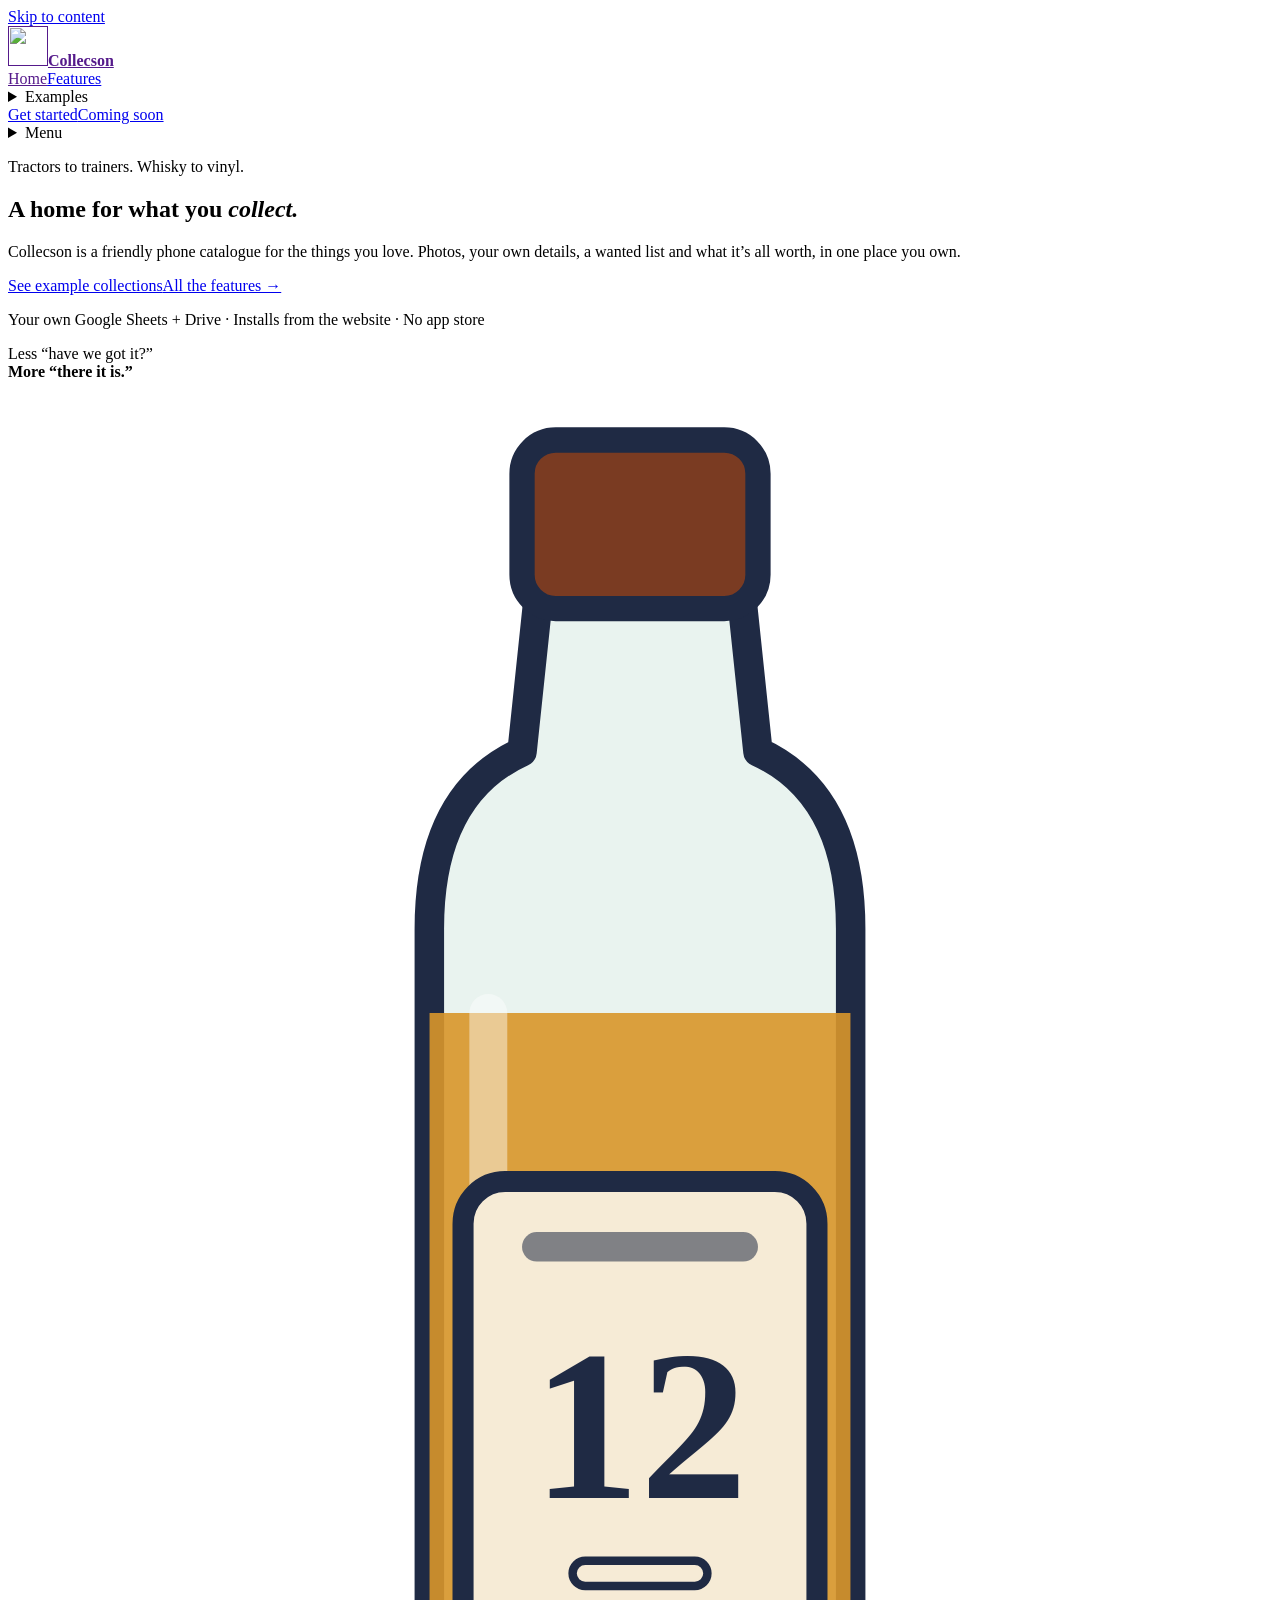
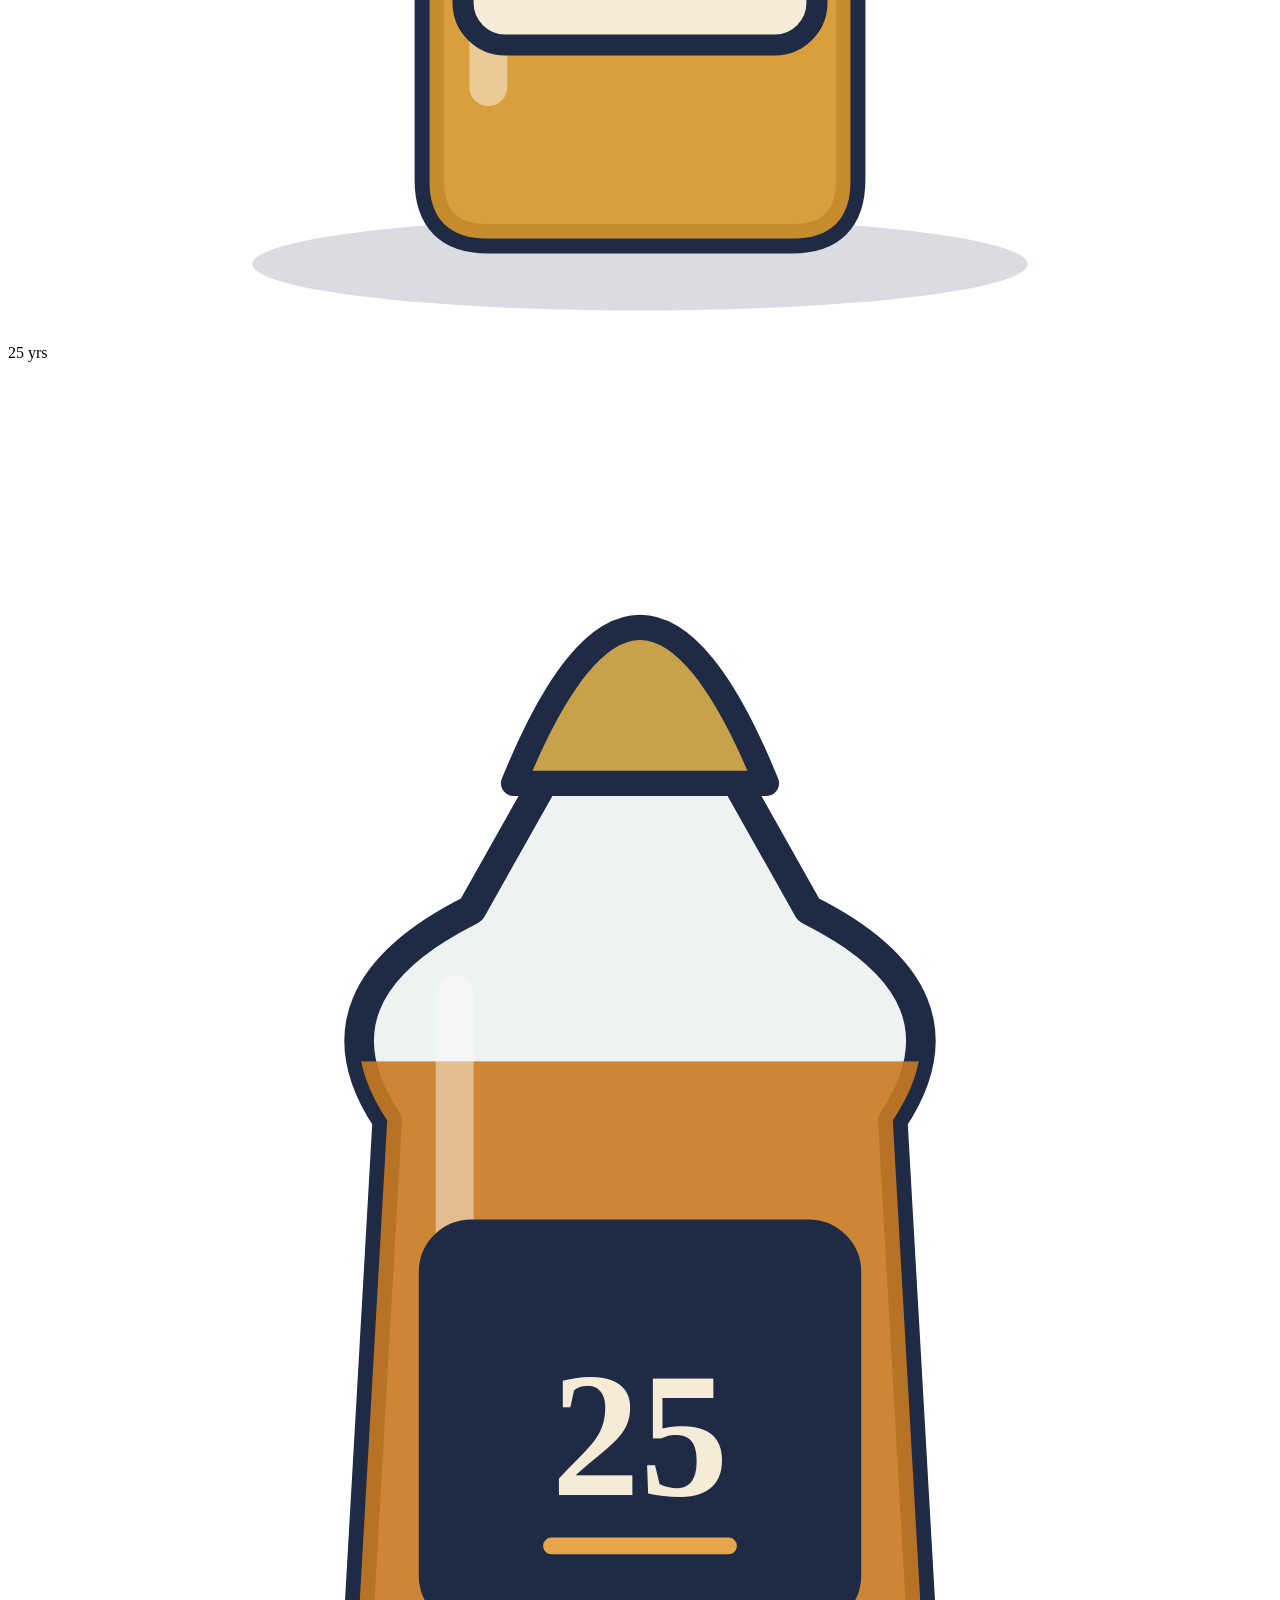
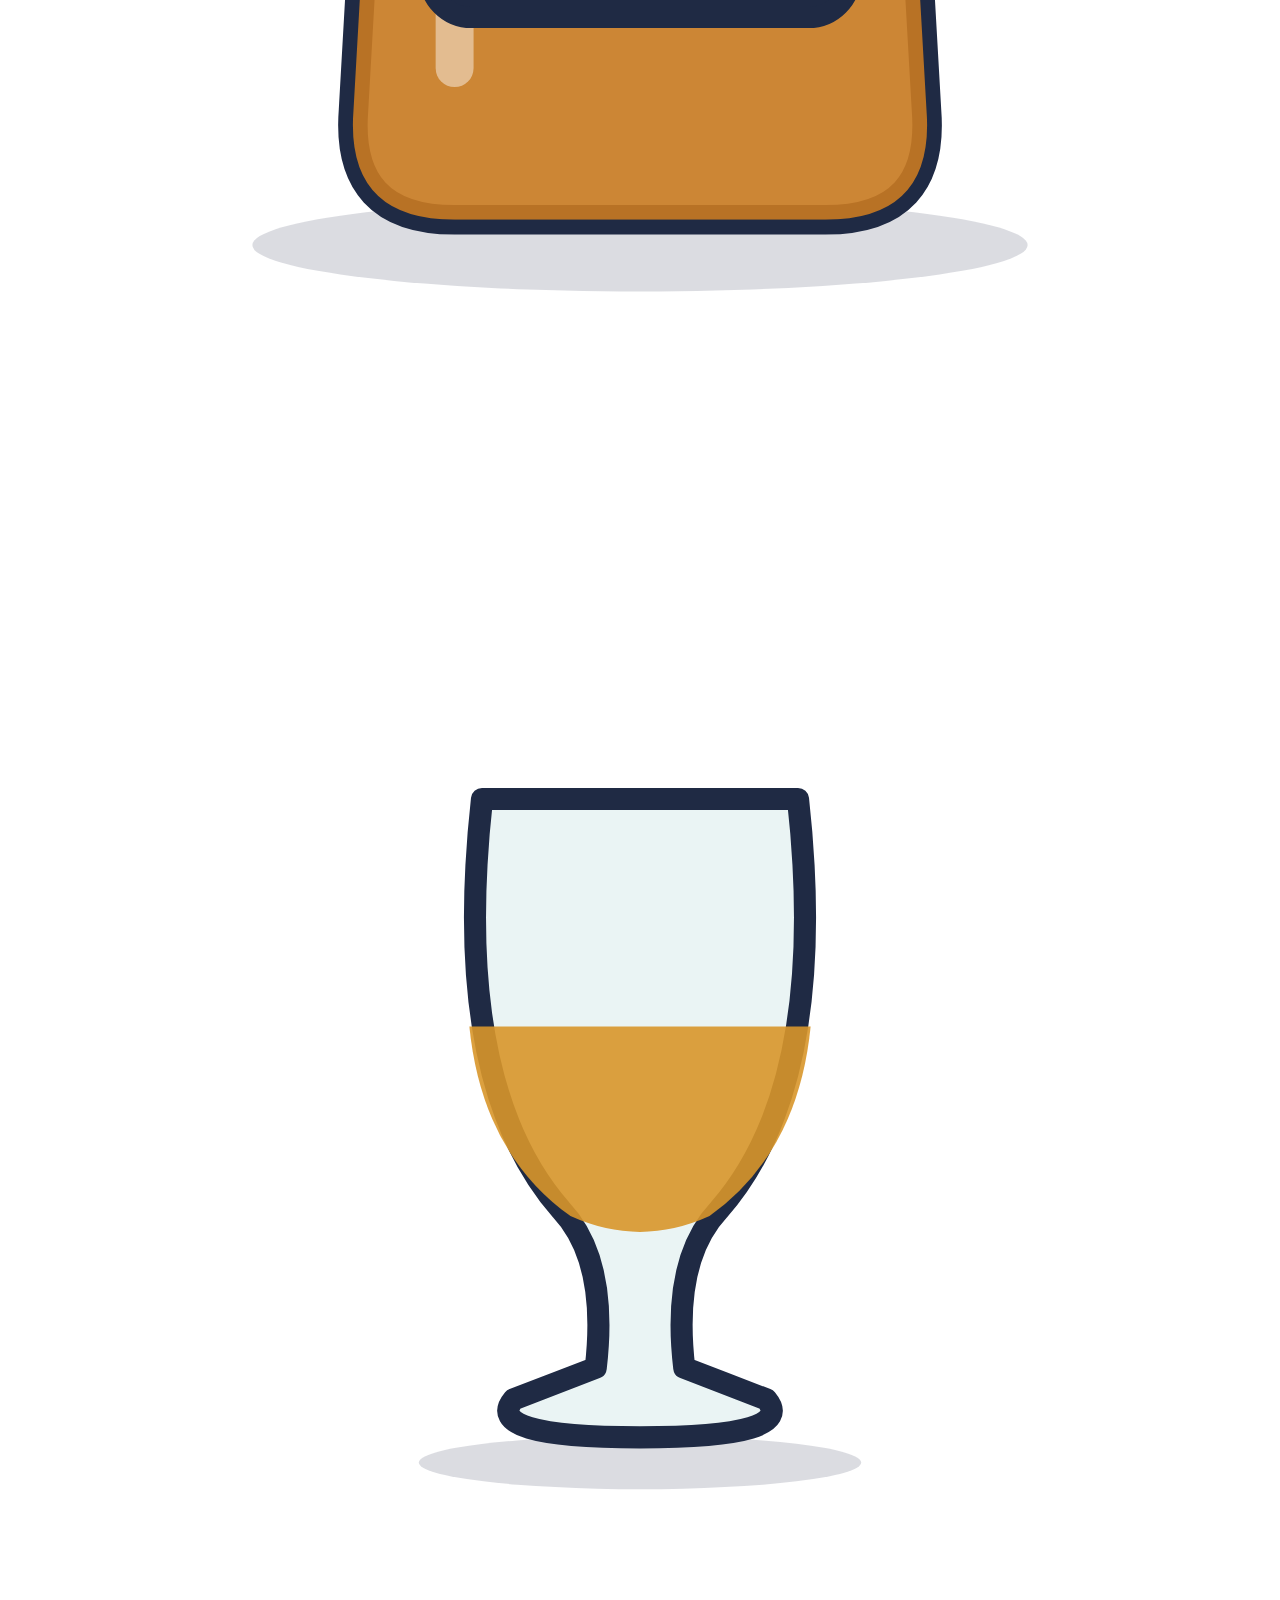
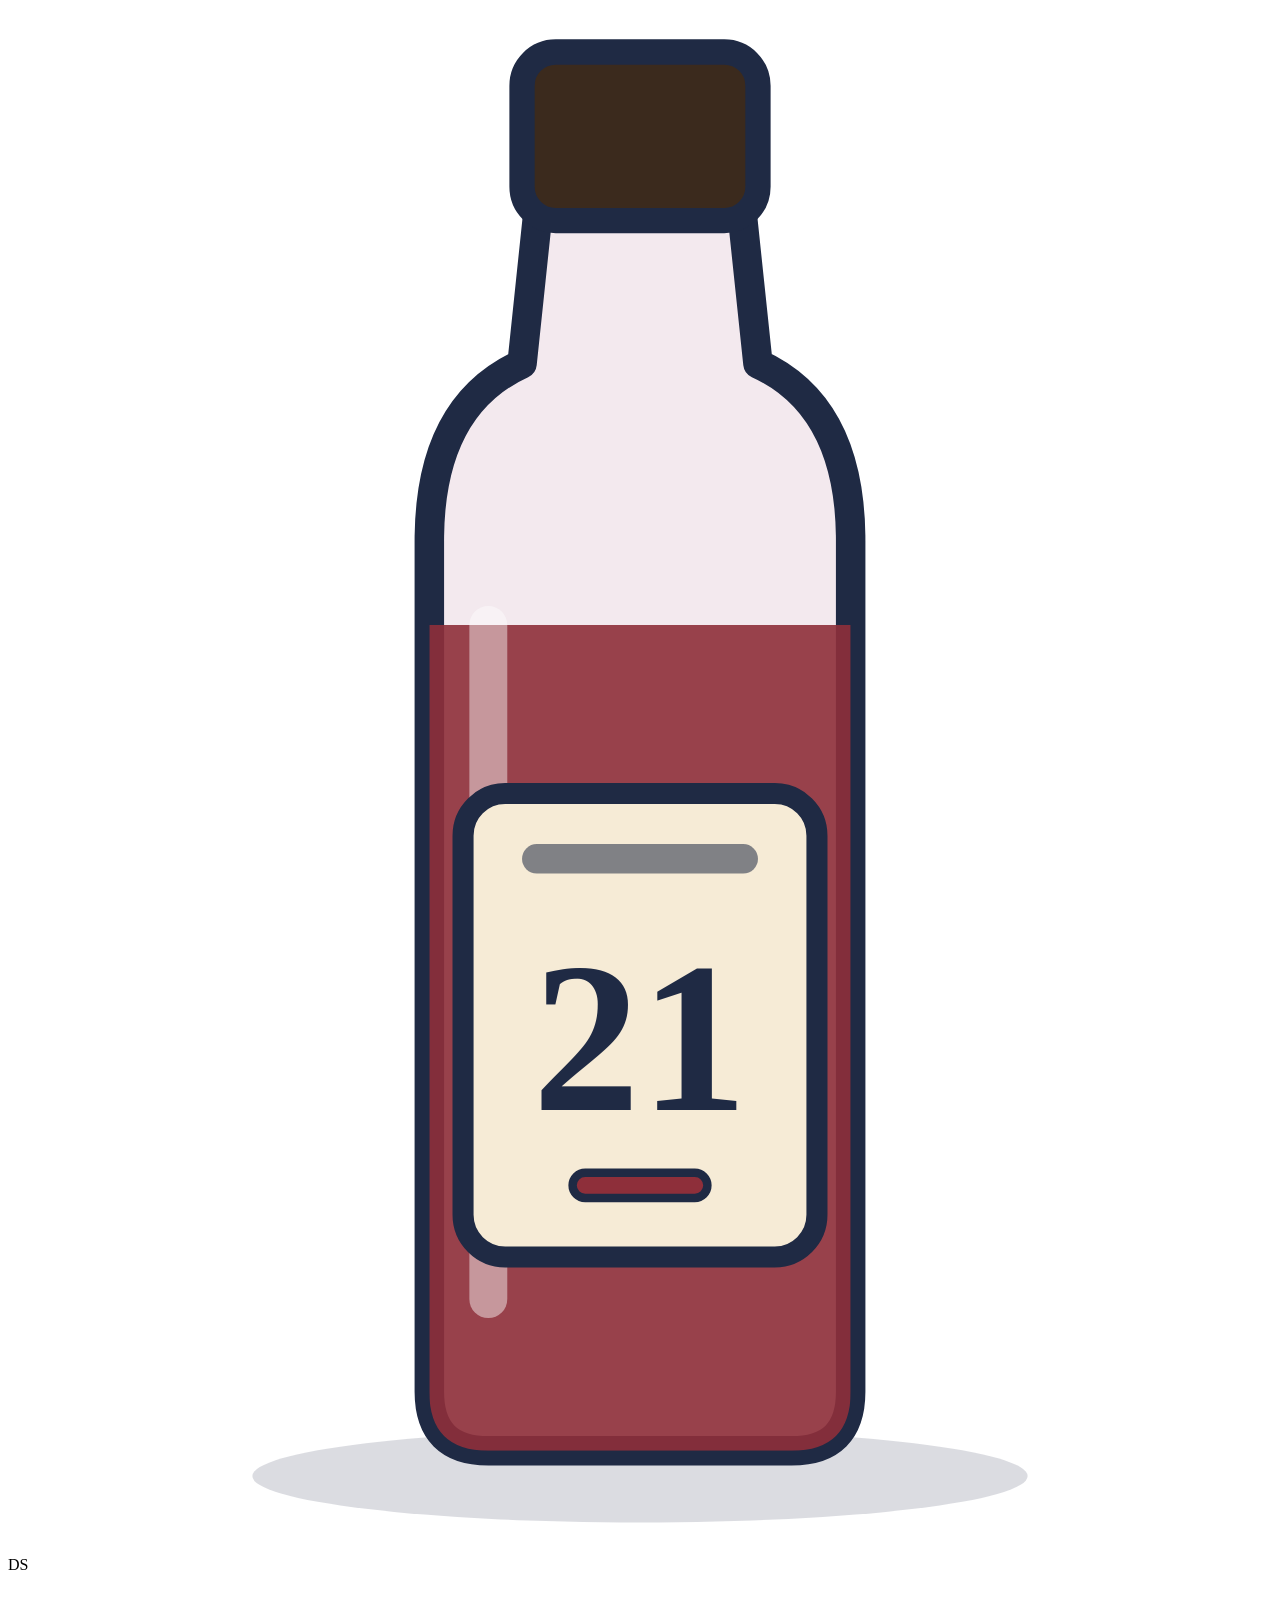
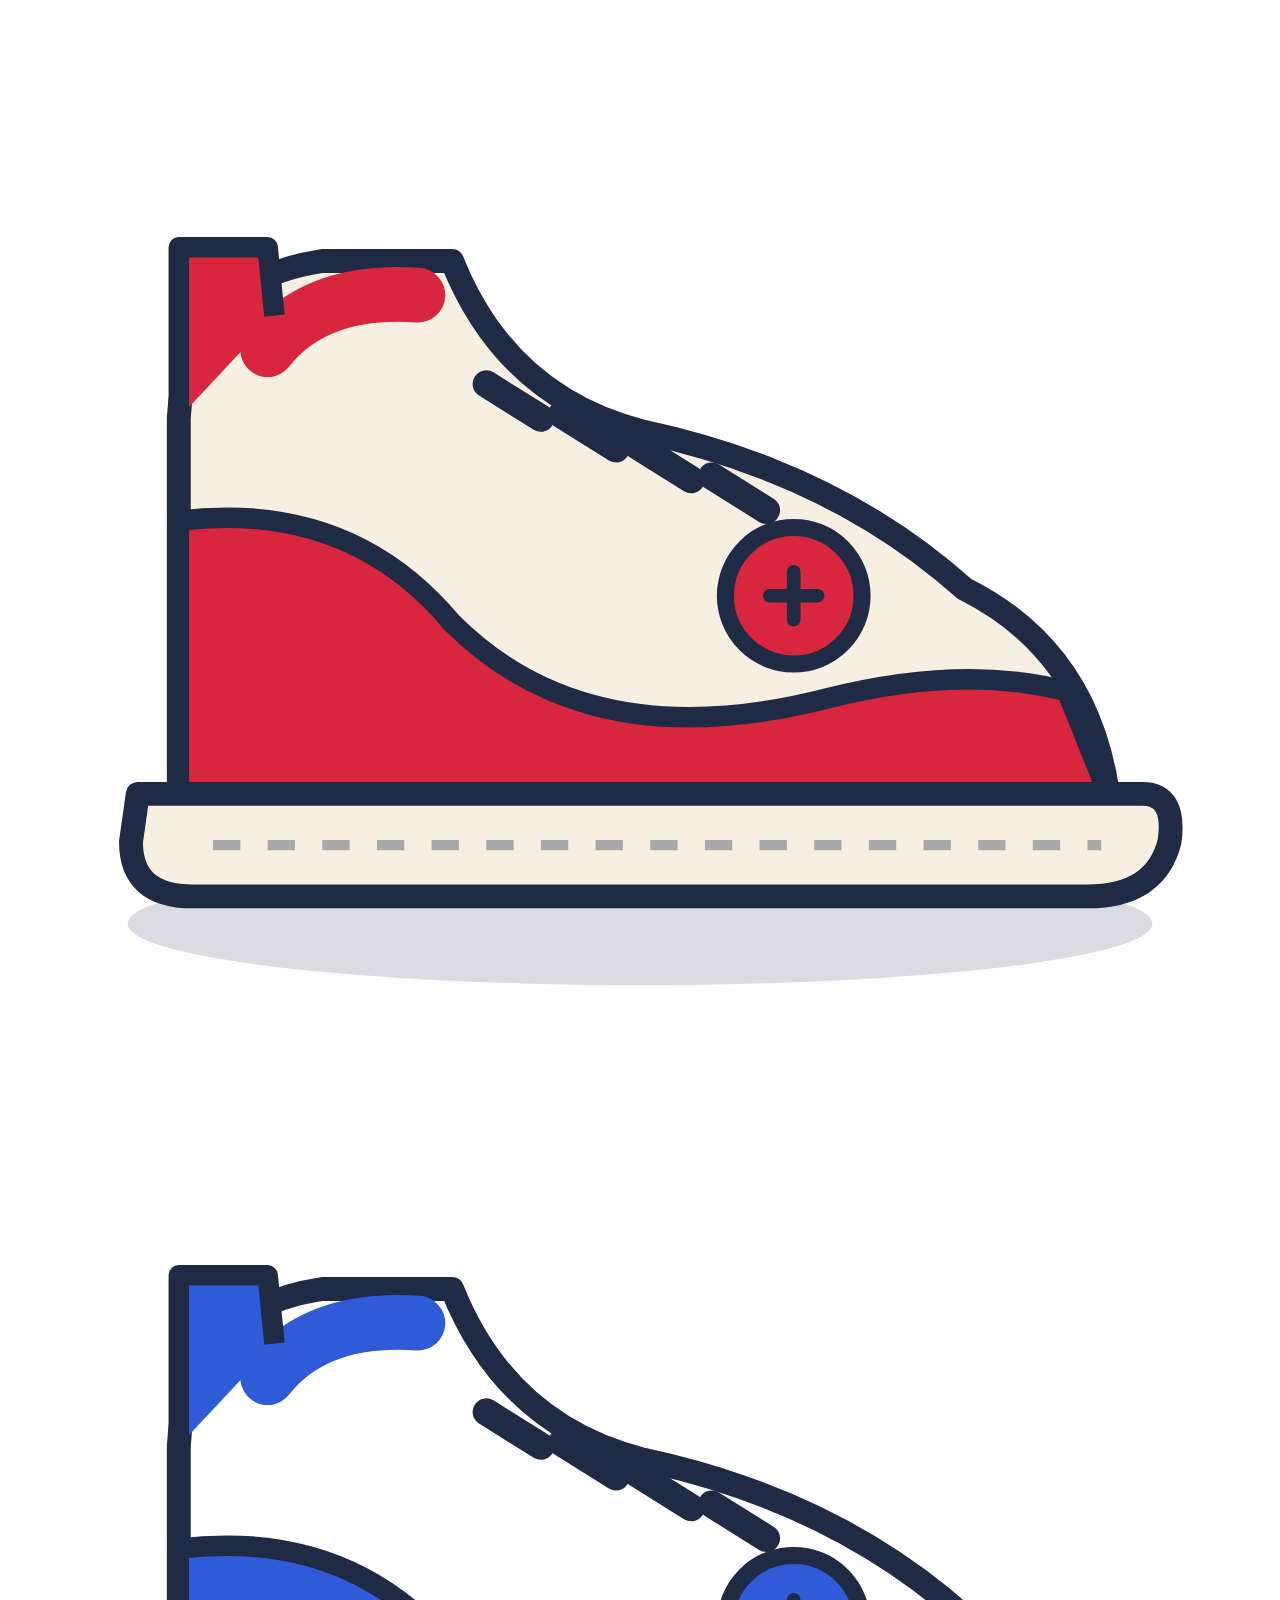
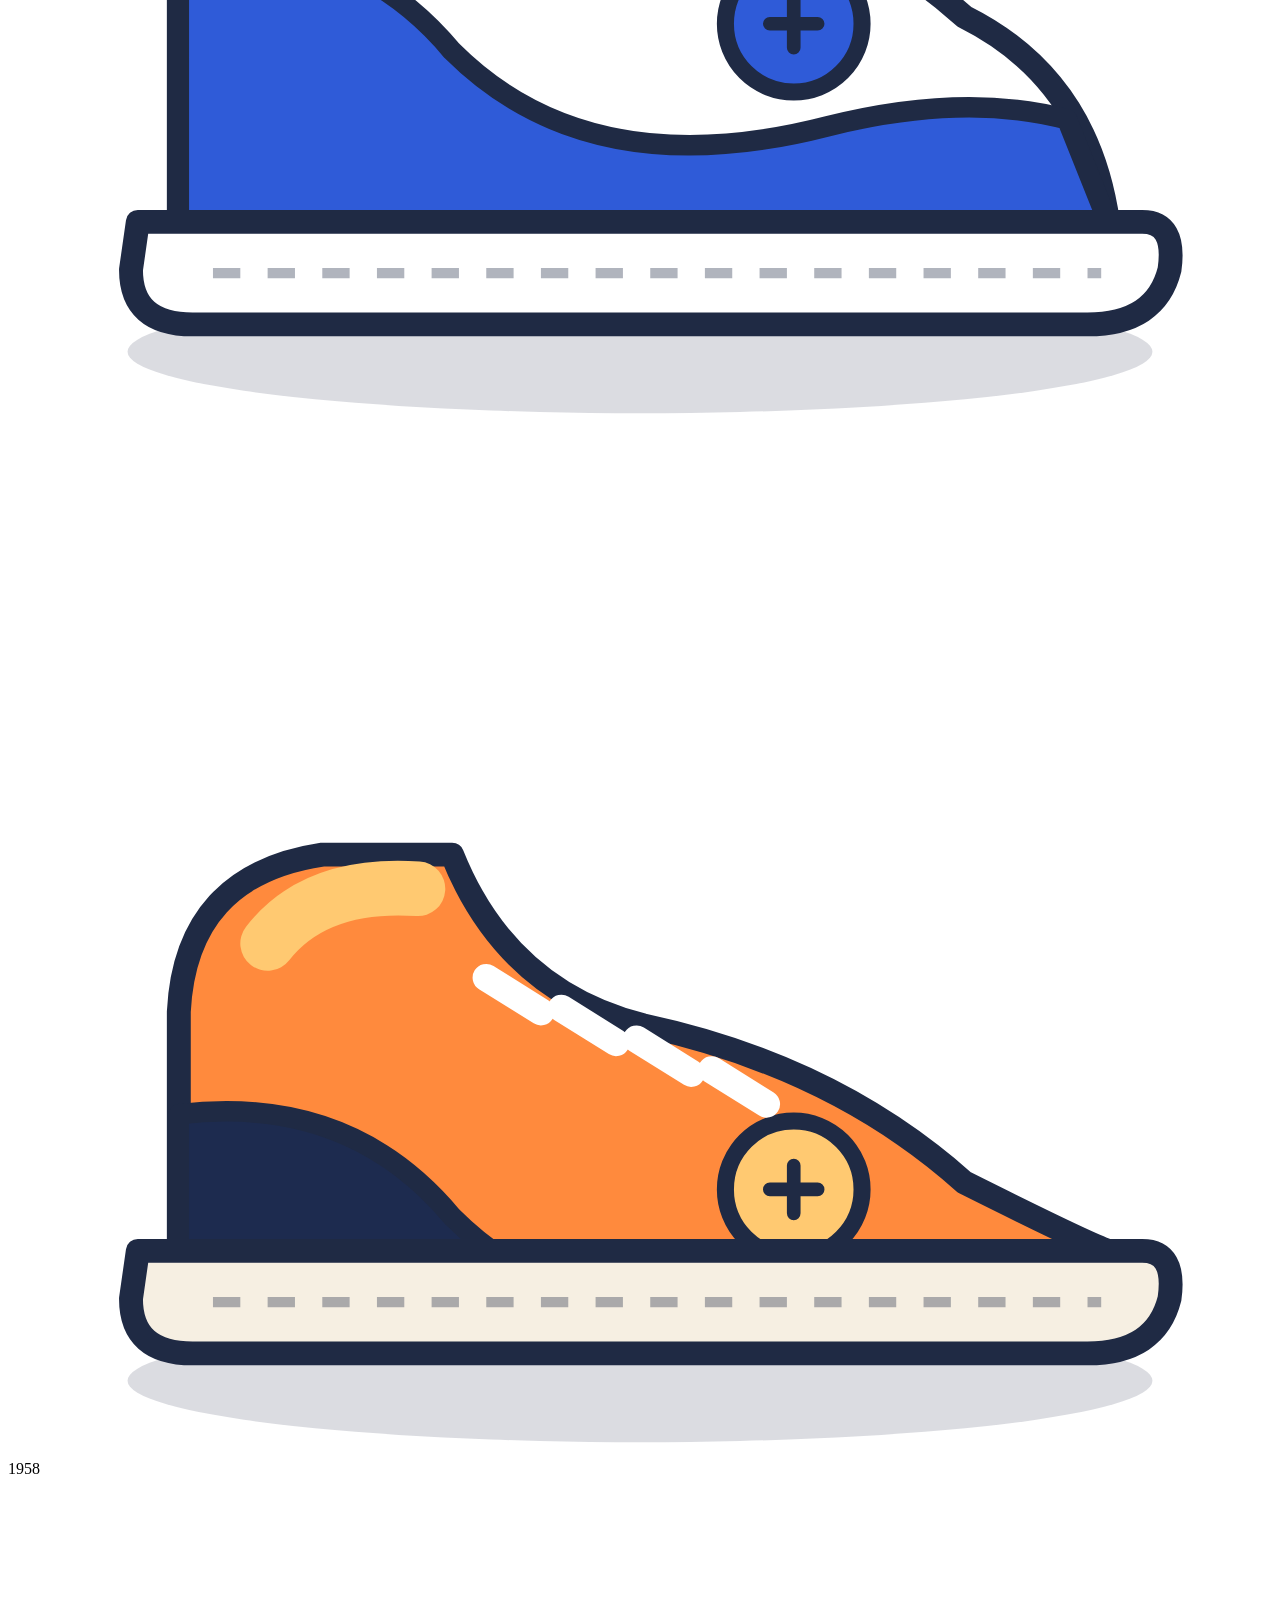
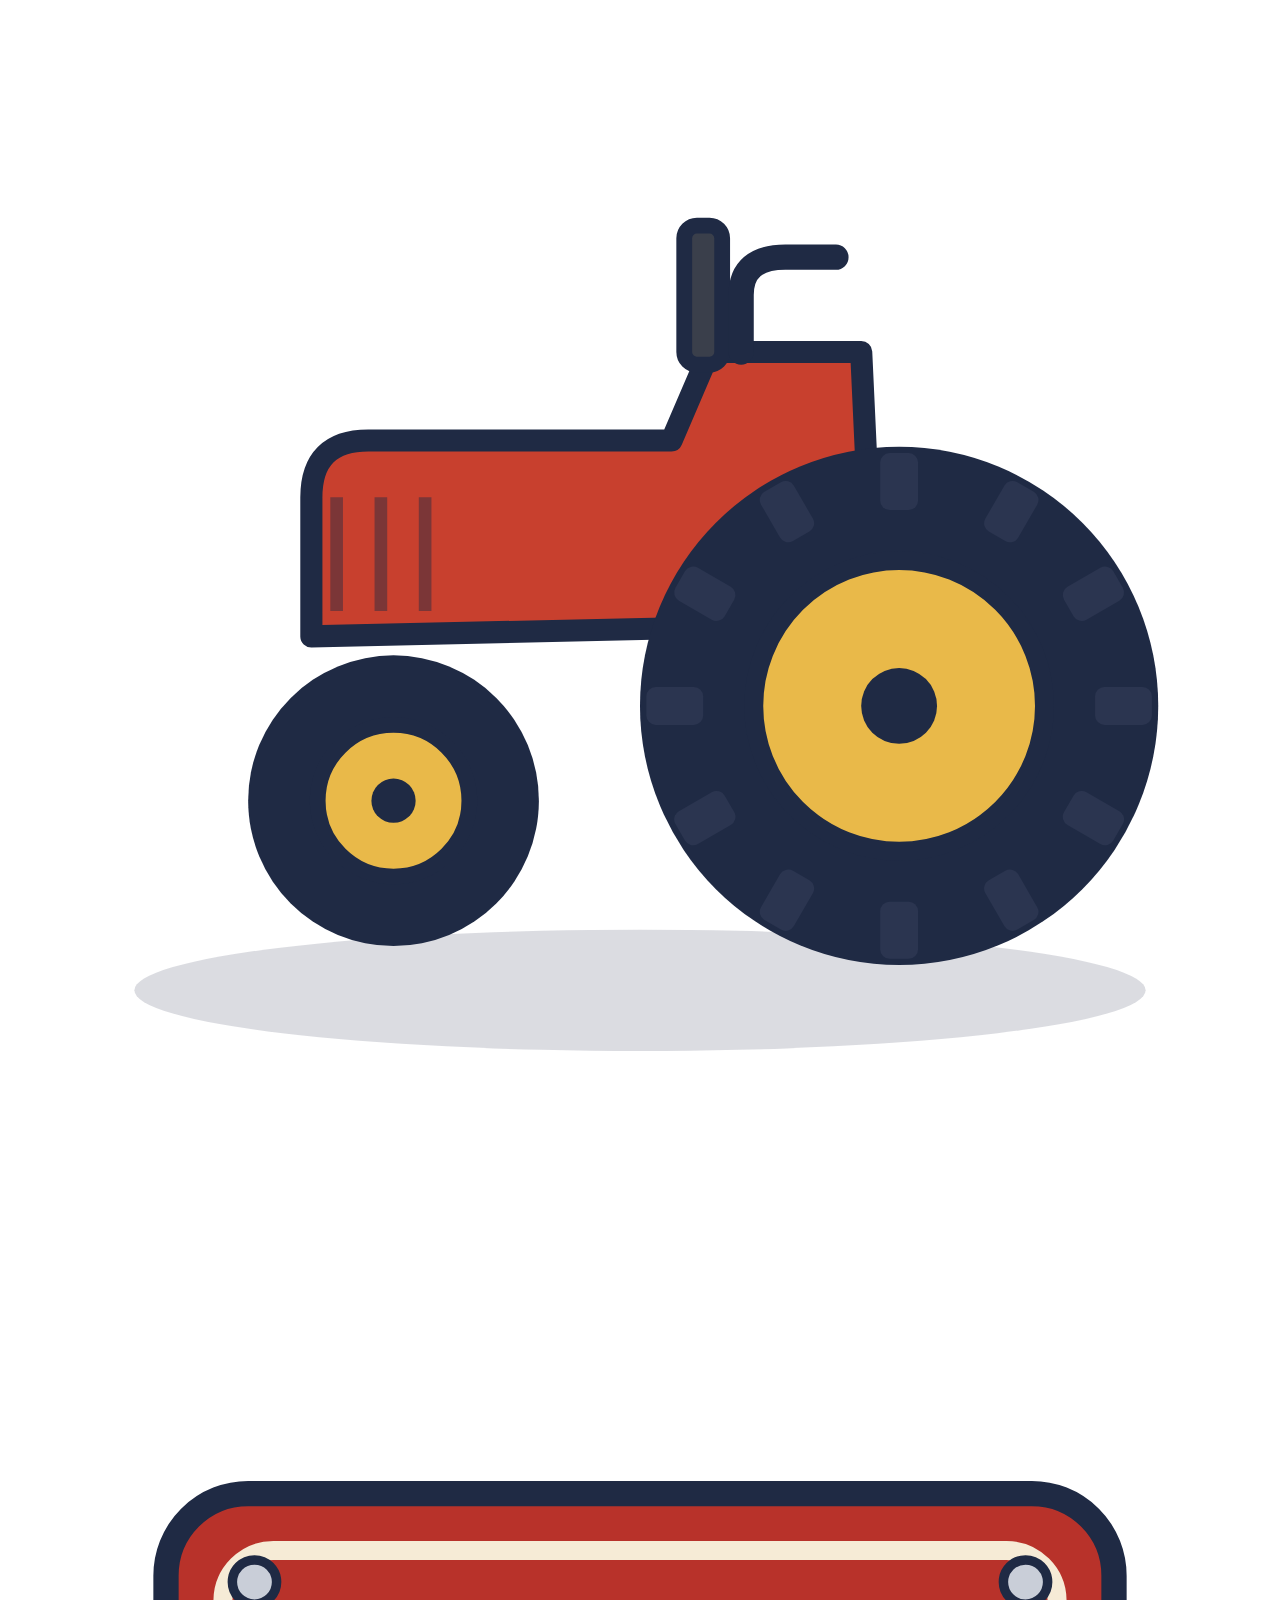
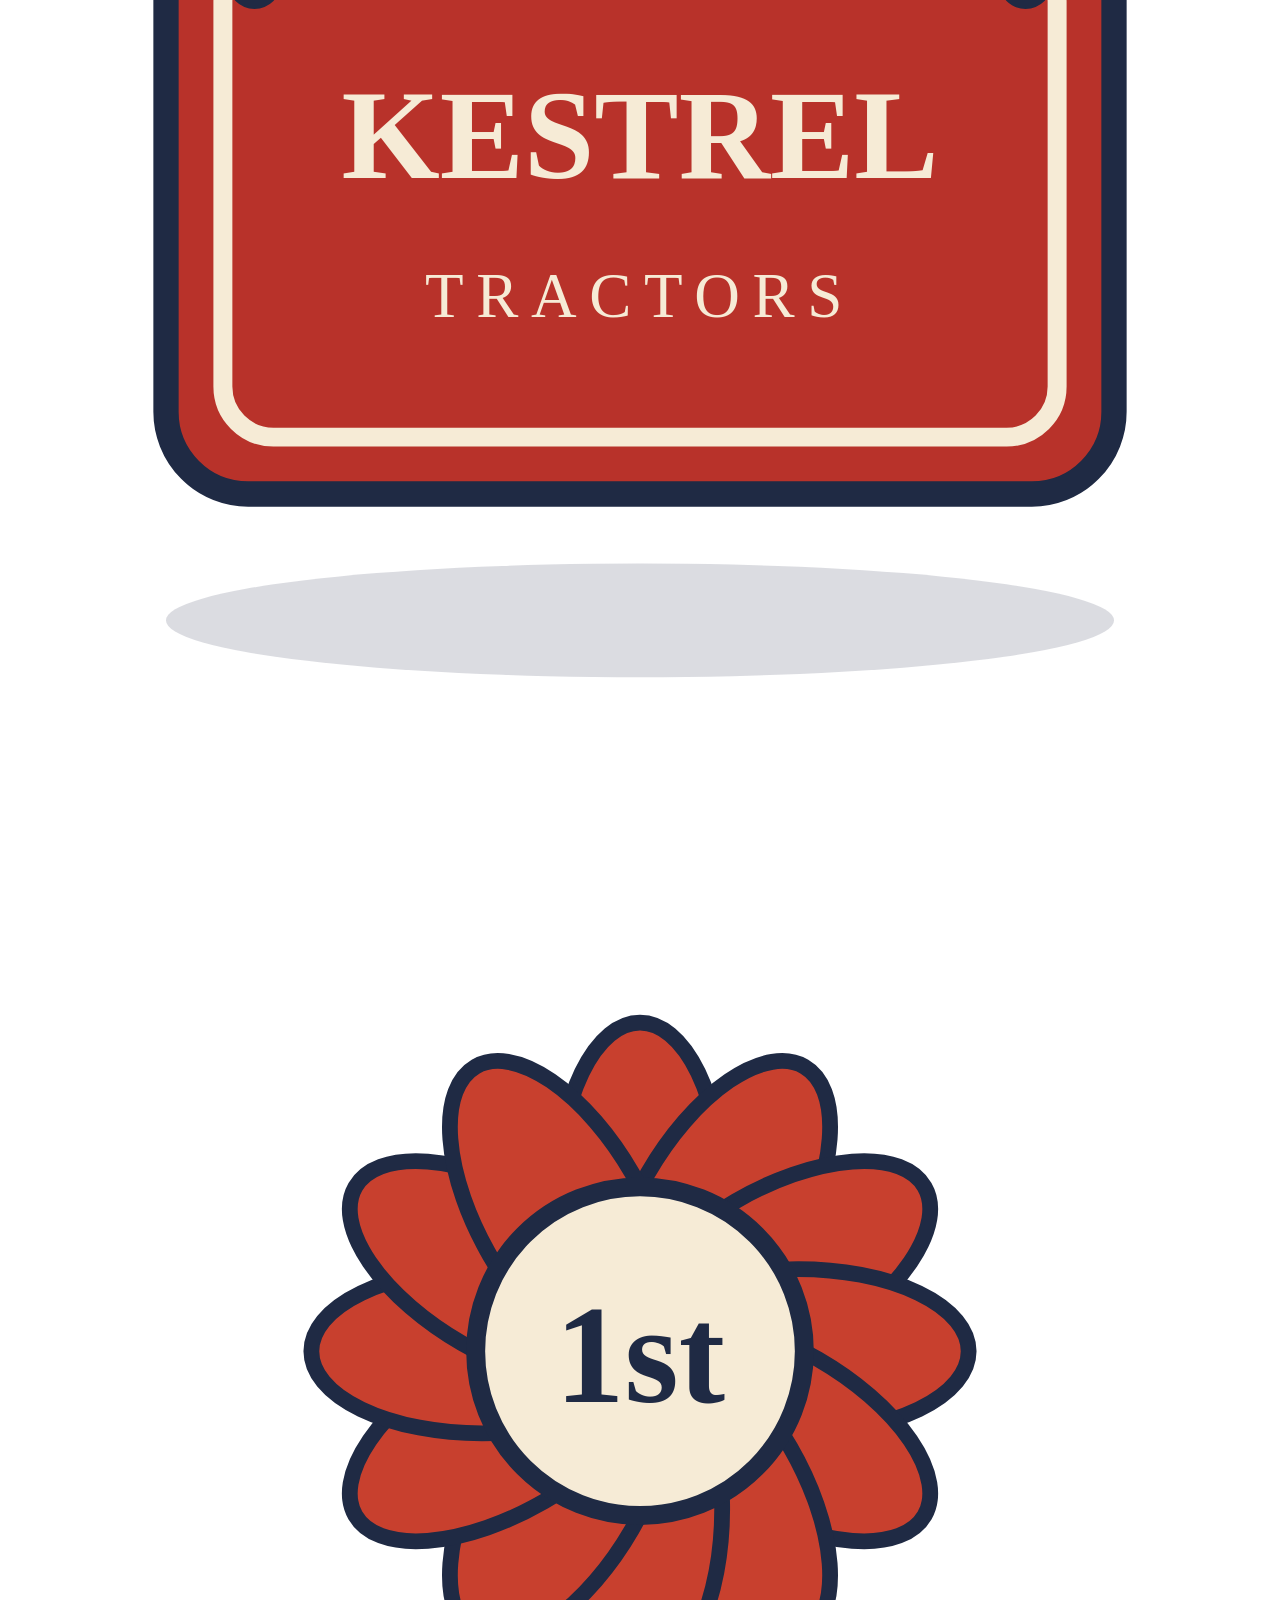
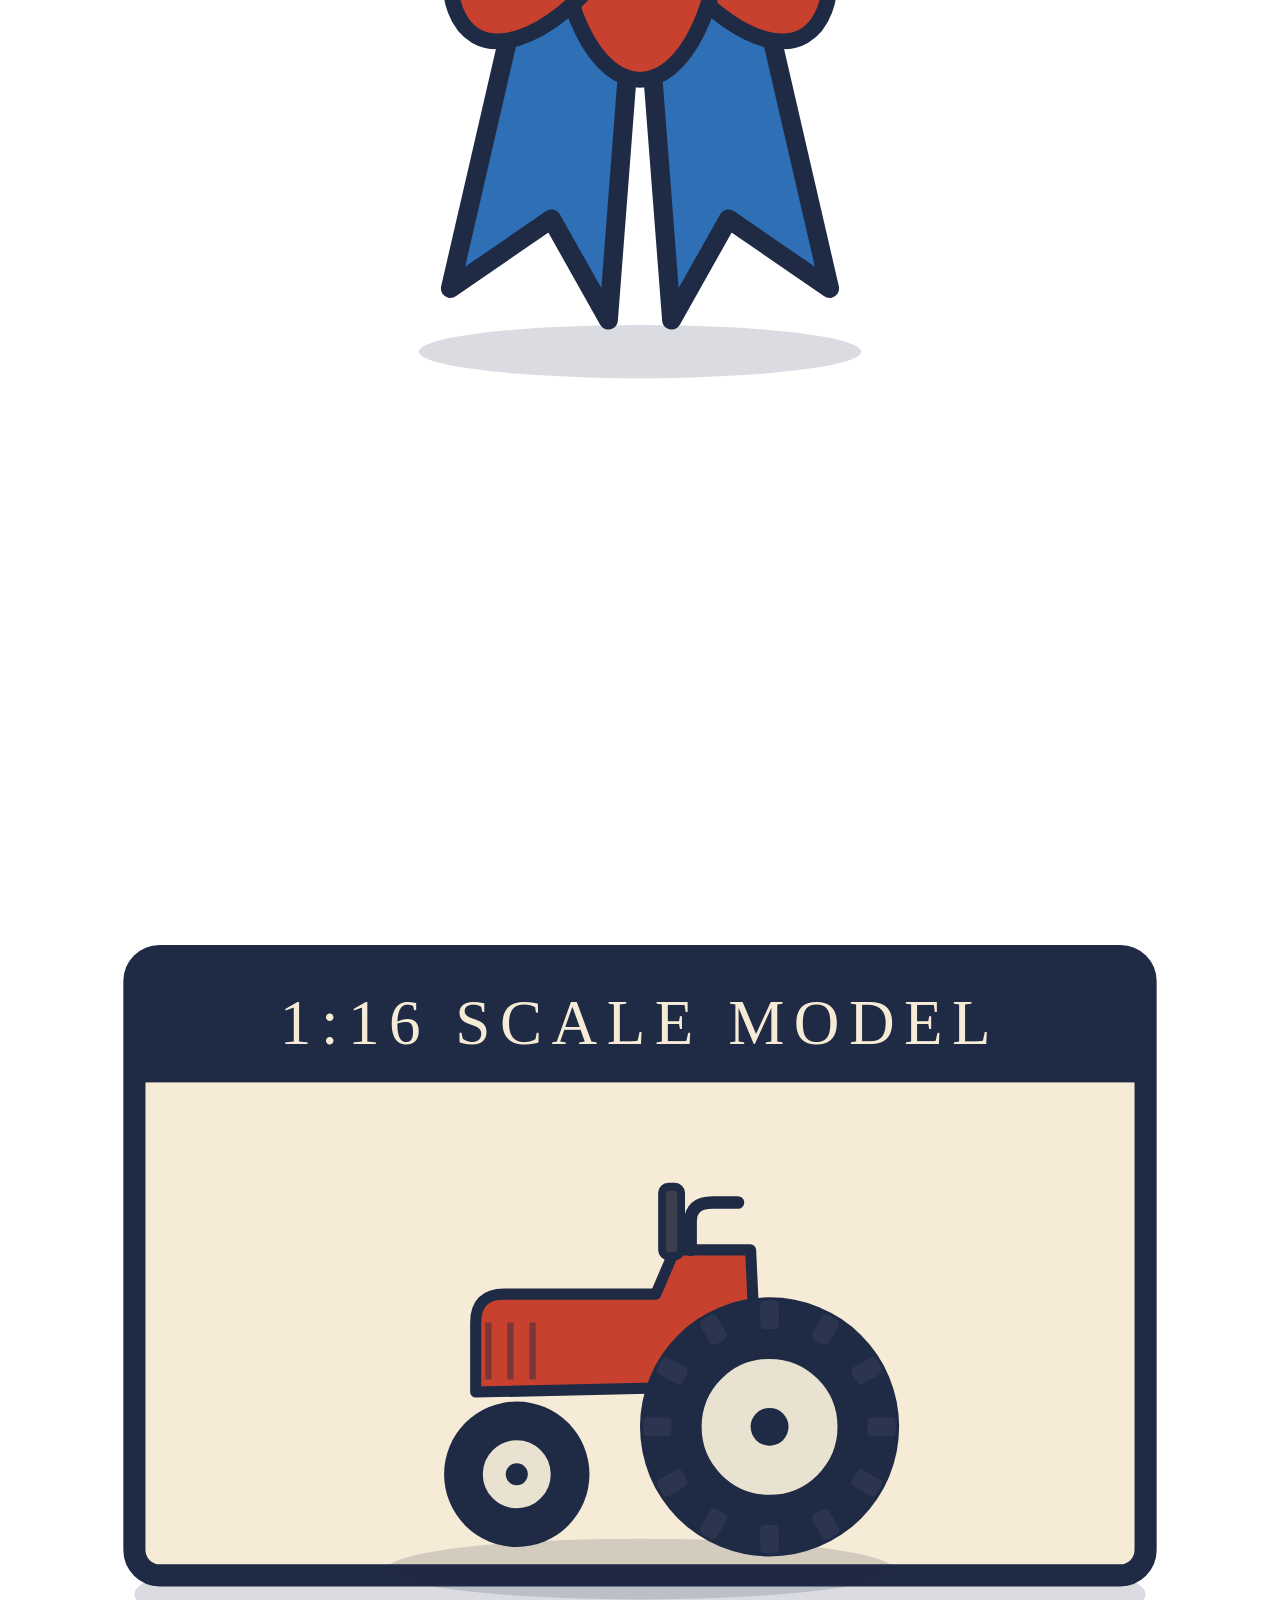
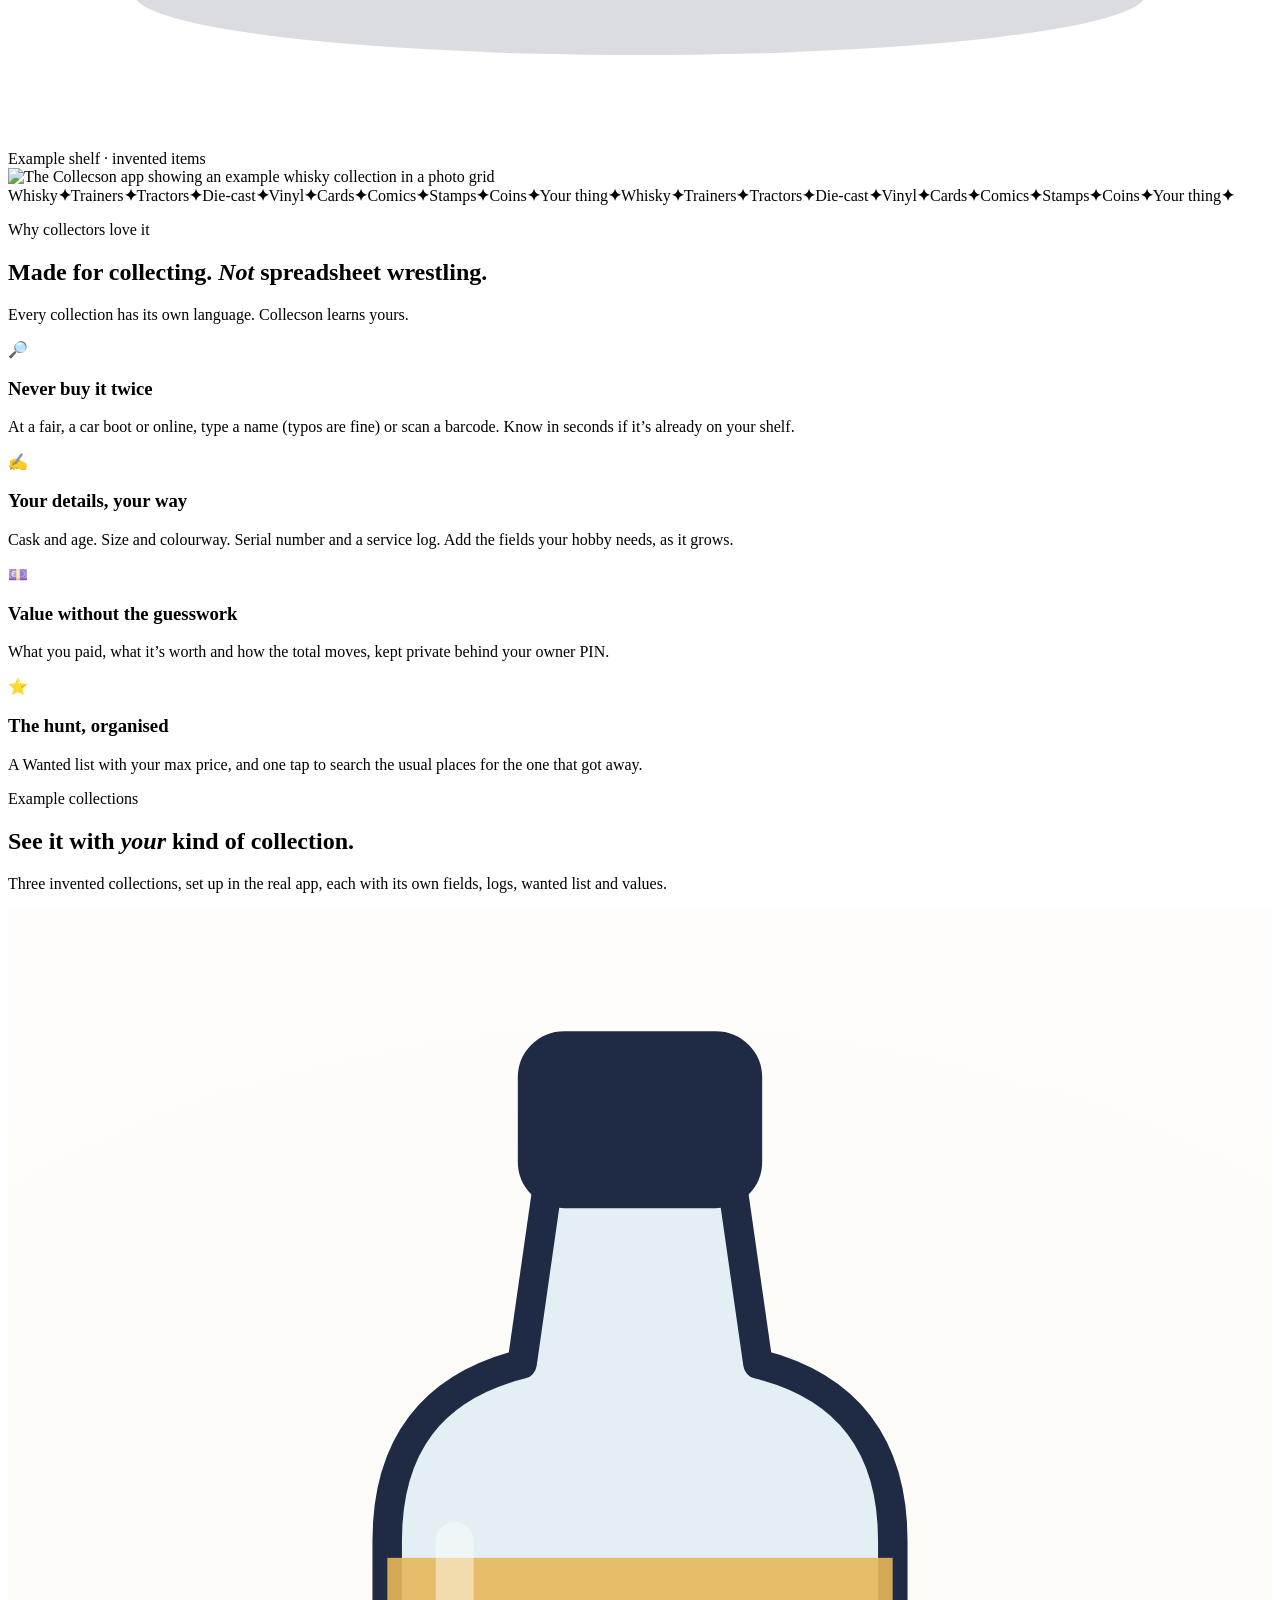
==== index.html @ b764367a "Collecson test site" ====
<!doctype html>
<html lang="en-GB">
<head>
<meta charset="utf-8"><meta name="viewport" content="width=device-width,initial-scale=1">
<meta name="robots" content="noindex,nofollow,noarchive"><meta name="theme-color" content="#FBF6EC">
<title>Collecson: a home for what you collect</title>
<meta name="description" content="Collecson is a friendly phone catalogue for any collection, from whisky to trainers to tractors. Photos, your own fields, wanted lists and private values, backed by your own Google Sheets and Drive.">
<link rel="icon" href="assets/favicon-192.png" type="image/png"><link rel="apple-touch-icon" href="assets/apple-touch-icon.png">
<link rel="preload" href="assets/fonts/fraunces.woff2" as="font" type="font/woff2" crossorigin>
<link rel="preload" href="assets/fonts/nunito.woff2" as="font" type="font/woff2" crossorigin>
<link rel="stylesheet" href="assets/site.css">
</head>
<body>
<a class="skip" href="#main">Skip to content</a><header class="top"><div class="wrap">
<a class="brand" href="" aria-label="Collecson home"><img src="assets/logo.svg" width="40" height="40" alt=""><b>Collecson</b></a>
<nav class="links" aria-label="Main"><a href="" aria-current="page">Home</a><a href="features/">Features</a><details class="dd"><summary>Examples</summary><div><a href="examples/whisky/"><span aria-hidden="true">🥃</span>Whisky cabinet</a><a href="examples/trainers/"><span aria-hidden="true">👟</span>Trainers shelf</a><a href="examples/tractors/"><span aria-hidden="true">🚜</span>Tractors &amp; memorabilia</a></div></details><a href="get-started/">Get started</a><a class="soon" href="#soon">Coming soon</a></nav>
<details class="menu"><summary>Menu</summary><nav aria-label="Mobile"><a href="" aria-current="page">Home</a><a href="features/">Features</a><small>EXAMPLE COLLECTIONS</small><a href="examples/whisky/"><span aria-hidden="true">🥃</span>Whisky cabinet</a><a href="examples/trainers/"><span aria-hidden="true">👟</span>Trainers shelf</a><a href="examples/tractors/"><span aria-hidden="true">🚜</span>Tractors &amp; memorabilia</a><a href="get-started/">Get started</a></nav></details>
</div></header>
<main id="main"><section class="wrap hero">
<div><p class="eyebrow">Tractors to trainers. Whisky to vinyl.</p><h1>A home for what you <em>collect.</em></h1>
<p class="lede">Collecson is a friendly phone catalogue for the things you love. Photos, your own details, a wanted list and what it’s all worth, in one place you own.</p>
<div class="actions"><a class="btn coral" href="#examples">See example collections</a><a class="tlink" href="features/">All the features →</a></div>
<p class="micro">Your own Google Sheets + Drive · Installs from the website · No app store</p></div>
<div class="hero-art"><div class="sticker">Less “have we got it?”<br><b>More “there it is.”</b></div>
<div class="cabinet"><span class="glass"></span><div class="shelf" style="grid-template-columns:repeat(4,1fr)"><div class="obj"><svg aria-hidden="true" xmlns="http://www.w3.org/2000/svg" viewBox="50 20 300 370" role="img"><g data-k="bottle"/><ellipse cx="200" cy="372" rx="92" ry="11.0" fill="#1F2A44" opacity=".16"/><path d="M150 150 Q150 118 172 108 L176 70 L224 70 L228 108 Q250 118 250 150 L250 352 Q250 366 236 366 L164 366 Q150 366 150 352 Z" fill="#E9F3EF" stroke="#1F2A44" stroke-width="7" stroke-linejoin="round"/><clipPath id="lq12tall"><path d="M150 150 Q150 118 172 108 L176 70 L224 70 L228 108 Q250 118 250 150 L250 352 Q250 366 236 366 L164 366 Q150 366 150 352 Z"/></clipPath><rect x="100" y="170" width="200" height="300" fill="#D9962B" clip-path="url(#lq12tall)" opacity=".9"/><path d="M164 170 L164 330" stroke="#fff" stroke-width="9" stroke-linecap="round" opacity=".45"/><rect x="158" y="210" width="84" height="110" rx="10" fill="#F6EBD6" stroke="#1F2A44" stroke-width="5"/><rect x="172" y="222" width="56" height="7" rx="3.5" fill="#1F2A44" opacity=".55"/><text x="200" y="285" text-anchor="middle" font-family="Georgia,serif" font-weight="700" font-size="51" fill="#1F2A44">12</text><rect x="184" y="300" width="32" height="6" rx="3" fill="#F6EBD6" stroke="#1F2A44" stroke-width="2"/><rect x="172" y="34" width="56" height="40" rx="8" fill="#7A3B22" stroke="#1F2A44" stroke-width="6"/></svg></div><div class="obj"><span class=tag>25 yrs</span><svg aria-hidden="true" xmlns="http://www.w3.org/2000/svg" viewBox="50 20 300 370" role="img"><g data-k="bottle"/><ellipse cx="200" cy="372" rx="92" ry="11.0" fill="#1F2A44" opacity=".16"/><path d="M140 200 Q120 170 160 150 L178 118 L222 118 L240 150 Q280 170 260 200 L268 340 Q270 366 244 366 L156 366 Q130 366 132 340 Z" fill="#EEF2F0" stroke="#1F2A44" stroke-width="7" stroke-linejoin="round"/><clipPath id="lq25decanter"><path d="M140 200 Q120 170 160 150 L178 118 L222 118 L240 150 Q280 170 260 200 L268 340 Q270 366 244 366 L156 366 Q130 366 132 340 Z"/></clipPath><rect x="100" y="186" width="200" height="300" fill="#C97B22" clip-path="url(#lq25decanter)" opacity=".9"/><path d="M156 170 L156 330" stroke="#fff" stroke-width="9" stroke-linecap="round" opacity=".45"/><rect x="150" y="226" width="100" height="92" rx="10" fill="#1F2A44" stroke="#1F2A44" stroke-width="5"/><rect x="164" y="238" width="72" height="7" rx="3.5" fill="#1F2A44" opacity=".55"/><text x="200" y="289" text-anchor="middle" font-family="Georgia,serif" font-weight="700" font-size="42" fill="#F6EBD6">25</text><rect x="176" y="298" width="48" height="6" rx="3" fill="#E7A54B" stroke="#1F2A44" stroke-width="2"/><path d="M170.0 120 Q200.0 46 230.0 120 Z" fill="#C8A24A" stroke="#1F2A44" stroke-width="6" stroke-linejoin="round"/></svg></div><div class="obj"><svg aria-hidden="true" xmlns="http://www.w3.org/2000/svg" viewBox="0 0 400 400" role="img"><ellipse cx="200" cy="360" rx="70" ry="8.4" fill="#1F2A44" opacity=".16"/><path d="M150 150 Q140 240 175 280 Q190 296 186 330 L160 340 Q150 352 200 352 Q250 352 240 340 L214 330 Q210 296 225 280 Q260 240 250 150 Z" fill="#EAF4F4" stroke="#1F2A44" stroke-width="7" stroke-linejoin="round"/><path d="M146 222 Q150 262 178 282 Q200 292 222 282 Q250 262 254 222 Z" fill="#D9962B" opacity=".9"/></svg></div><div class="obj"><svg aria-hidden="true" xmlns="http://www.w3.org/2000/svg" viewBox="50 20 300 370" role="img"><g data-k="bottle"/><ellipse cx="200" cy="372" rx="92" ry="11.0" fill="#1F2A44" opacity=".16"/><path d="M150 150 Q150 118 172 108 L176 70 L224 70 L228 108 Q250 118 250 150 L250 352 Q250 366 236 366 L164 366 Q150 366 150 352 Z" fill="#F3E9EE" stroke="#1F2A44" stroke-width="7" stroke-linejoin="round"/><clipPath id="lq21tall"><path d="M150 150 Q150 118 172 108 L176 70 L224 70 L228 108 Q250 118 250 150 L250 352 Q250 366 236 366 L164 366 Q150 366 150 352 Z"/></clipPath><rect x="100" y="170" width="200" height="300" fill="#8E2F3A" clip-path="url(#lq21tall)" opacity=".9"/><path d="M164 170 L164 330" stroke="#fff" stroke-width="9" stroke-linecap="round" opacity=".45"/><rect x="158" y="210" width="84" height="110" rx="10" fill="#F6EBD6" stroke="#1F2A44" stroke-width="5"/><rect x="172" y="222" width="56" height="7" rx="3.5" fill="#1F2A44" opacity=".55"/><text x="200" y="285" text-anchor="middle" font-family="Georgia,serif" font-weight="700" font-size="51" fill="#1F2A44">21</text><rect x="184" y="300" width="32" height="6" rx="3" fill="#8E2F3A" stroke="#1F2A44" stroke-width="2"/><rect x="172" y="34" width="56" height="40" rx="8" fill="#3B2A1D" stroke="#1F2A44" stroke-width="6"/></svg></div></div><div class="shelf" style="grid-template-columns:repeat(3,1fr)"><div class="obj"><span class=tag>DS</span><svg aria-hidden="true" xmlns="http://www.w3.org/2000/svg" viewBox="20 60 370 300" role="img"><g data-k="wide"/><ellipse cx="205" cy="338" rx="150" ry="18.0" fill="#1F2A44" opacity=".16"/><path d="M70 300 L70 190 Q72 150 112 144 L150 144 Q166 184 206 194 Q262 206 300 240 Q336 258 342 300 Z" fill="#F6EFE2" stroke="#1F2A44" stroke-width="7" stroke-linejoin="round"/><path d="M70 300 L70 220 Q120 214 150 250 Q190 290 260 272 Q300 262 330 270 L342 300 Z" fill="#D7263D" stroke="#1F2A44" stroke-width="6" stroke-linejoin="round"/><path d="M96 170 Q110 152 140 154" stroke="#D7263D" stroke-width="16" stroke-linecap="round" fill="none"/><circle cx="250" cy="242" r="20" fill="#D7263D" stroke="#1F2A44" stroke-width="5"/><path d="M243 242 L257 242 M250 235 L250 249" stroke="#1F2A44" stroke-width="4" stroke-linecap="round"/><path d="M160 180 L176 190" stroke="#1F2A44" stroke-width="8" stroke-linecap="round"/><path d="M182 189 L198 199" stroke="#1F2A44" stroke-width="8" stroke-linecap="round"/><path d="M204 198 L220 208" stroke="#1F2A44" stroke-width="8" stroke-linecap="round"/><path d="M226 207 L242 217" stroke="#1F2A44" stroke-width="8" stroke-linecap="round"/><path d="M58 300 L352 300 Q362 300 360 314 Q356 330 336 330 L74 330 Q56 330 56 314 Z" fill="#F6EFE2" stroke="#1F2A44" stroke-width="7" stroke-linejoin="round"/><path d="M80 315 L340 315" stroke="#1F2A44" stroke-width="3" stroke-dasharray="8 8" opacity=".35"/><path d="M70 190 L70 140 L96 140 L98 160" fill="#D7263D" stroke="#1F2A44" stroke-width="6" stroke-linejoin="round"/></svg></div><div class="obj"><svg aria-hidden="true" xmlns="http://www.w3.org/2000/svg" viewBox="20 60 370 300" role="img"><g data-k="wide"/><ellipse cx="205" cy="338" rx="150" ry="18.0" fill="#1F2A44" opacity=".16"/><path d="M70 300 L70 190 Q72 150 112 144 L150 144 Q166 184 206 194 Q262 206 300 240 Q336 258 342 300 Z" fill="#FFFFFF" stroke="#1F2A44" stroke-width="7" stroke-linejoin="round"/><path d="M70 300 L70 220 Q120 214 150 250 Q190 290 260 272 Q300 262 330 270 L342 300 Z" fill="#2F5BD8" stroke="#1F2A44" stroke-width="6" stroke-linejoin="round"/><path d="M96 170 Q110 152 140 154" stroke="#2F5BD8" stroke-width="16" stroke-linecap="round" fill="none"/><circle cx="250" cy="242" r="20" fill="#2F5BD8" stroke="#1F2A44" stroke-width="5"/><path d="M243 242 L257 242 M250 235 L250 249" stroke="#1F2A44" stroke-width="4" stroke-linecap="round"/><path d="M160 180 L176 190" stroke="#1F2A44" stroke-width="8" stroke-linecap="round"/><path d="M182 189 L198 199" stroke="#1F2A44" stroke-width="8" stroke-linecap="round"/><path d="M204 198 L220 208" stroke="#1F2A44" stroke-width="8" stroke-linecap="round"/><path d="M226 207 L242 217" stroke="#1F2A44" stroke-width="8" stroke-linecap="round"/><path d="M58 300 L352 300 Q362 300 360 314 Q356 330 336 330 L74 330 Q56 330 56 314 Z" fill="#FFFFFF" stroke="#1F2A44" stroke-width="7" stroke-linejoin="round"/><path d="M80 315 L340 315" stroke="#1F2A44" stroke-width="3" stroke-dasharray="8 8" opacity=".35"/><path d="M70 190 L70 140 L96 140 L98 160" fill="#2F5BD8" stroke="#1F2A44" stroke-width="6" stroke-linejoin="round"/></svg></div><div class="obj"><svg aria-hidden="true" xmlns="http://www.w3.org/2000/svg" viewBox="20 60 370 300" role="img"><g data-k="wide"/><ellipse cx="205" cy="338" rx="150" ry="18.0" fill="#1F2A44" opacity=".16"/><path d="M70 300 L70 230 Q72 190 112 184 L150 184 Q166 224 206 234 Q262 246 300 280 Q336 298 342 300 Z" fill="#FF8A3D" stroke="#1F2A44" stroke-width="7" stroke-linejoin="round"/><path d="M70 300 L70 260 Q120 254 150 290 Q190 330 260 312 Q300 302 330 310 L342 300 Z" fill="#1D2B4F" stroke="#1F2A44" stroke-width="6" stroke-linejoin="round"/><path d="M96 210 Q110 192 140 194" stroke="#FFC971" stroke-width="16" stroke-linecap="round" fill="none"/><circle cx="250" cy="282" r="20" fill="#FFC971" stroke="#1F2A44" stroke-width="5"/><path d="M243 282 L257 282 M250 275 L250 289" stroke="#1F2A44" stroke-width="4" stroke-linecap="round"/><path d="M160 220 L176 230" stroke="#FFFFFF" stroke-width="8" stroke-linecap="round"/><path d="M182 229 L198 239" stroke="#FFFFFF" stroke-width="8" stroke-linecap="round"/><path d="M204 238 L220 248" stroke="#FFFFFF" stroke-width="8" stroke-linecap="round"/><path d="M226 247 L242 257" stroke="#FFFFFF" stroke-width="8" stroke-linecap="round"/><path d="M58 300 L352 300 Q362 300 360 314 Q356 330 336 330 L74 330 Q56 330 56 314 Z" fill="#F6EFE2" stroke="#1F2A44" stroke-width="7" stroke-linejoin="round"/><path d="M80 315 L340 315" stroke="#1F2A44" stroke-width="3" stroke-dasharray="8 8" opacity=".35"/></svg></div></div><div class="shelf" style="grid-template-columns:repeat(4,1fr)"><div class="obj"><span class=tag>1958</span><svg aria-hidden="true" xmlns="http://www.w3.org/2000/svg" viewBox="0 0 400 400" role="img"><g transform="translate(0 0) scale(1.0)"><ellipse cx="200" cy="352" rx="160" ry="19.2" fill="#1F2A44" opacity=".16"/><path d="M96 240 L96 196 Q96 178 114 178 L210 178 L222 150 L270 150 L274 236 Z" fill="#C8402E" stroke="#1F2A44" stroke-width="7" stroke-linejoin="round"/><rect x="214" y="110" width="12" height="44" rx="4" fill="#3A3F4B" stroke="#1F2A44" stroke-width="5"/><path d="M232 150 L232 132 Q232 120 246 120 L262 120" stroke="#1F2A44" stroke-width="8" fill="none" stroke-linecap="round"/><circle cx="282" cy="262" r="82" fill="#1F2A44"/><circle cx="282" cy="262" r="46" fill="#E9B949" stroke="#1F2A44" stroke-width="6"/><circle cx="282" cy="262" r="12" fill="#1F2A44"/><rect x="276" y="182" width="12" height="18" rx="3" fill="#2B3550" transform="rotate(0 282 262)"/><rect x="276" y="182" width="12" height="18" rx="3" fill="#2B3550" transform="rotate(30 282 262)"/><rect x="276" y="182" width="12" height="18" rx="3" fill="#2B3550" transform="rotate(60 282 262)"/><rect x="276" y="182" width="12" height="18" rx="3" fill="#2B3550" transform="rotate(90 282 262)"/><rect x="276" y="182" width="12" height="18" rx="3" fill="#2B3550" transform="rotate(120 282 262)"/><rect x="276" y="182" width="12" height="18" rx="3" fill="#2B3550" transform="rotate(150 282 262)"/><rect x="276" y="182" width="12" height="18" rx="3" fill="#2B3550" transform="rotate(180 282 262)"/><rect x="276" y="182" width="12" height="18" rx="3" fill="#2B3550" transform="rotate(210 282 262)"/><rect x="276" y="182" width="12" height="18" rx="3" fill="#2B3550" transform="rotate(240 282 262)"/><rect x="276" y="182" width="12" height="18" rx="3" fill="#2B3550" transform="rotate(270 282 262)"/><rect x="276" y="182" width="12" height="18" rx="3" fill="#2B3550" transform="rotate(300 282 262)"/><rect x="276" y="182" width="12" height="18" rx="3" fill="#2B3550" transform="rotate(330 282 262)"/><circle cx="122" cy="292" r="46" fill="#1F2A44"/><circle cx="122" cy="292" r="24" fill="#E9B949" stroke="#1F2A44" stroke-width="5"/><circle cx="122" cy="292" r="7" fill="#1F2A44"/><path d="M104 196 L104 232 M118 196 L118 232 M132 196 L132 232" stroke="#1F2A44" stroke-width="4" opacity=".45"/></g></svg></div><div class="obj"><svg aria-hidden="true" xmlns="http://www.w3.org/2000/svg" viewBox="0 0 400 400" role="img"><ellipse cx="200" cy="340" rx="150" ry="18.0" fill="#1F2A44" opacity=".16"/><rect x="50" y="110" width="300" height="190" rx="26" fill="#B8322A" stroke="#1F2A44" stroke-width="8"/><rect x="68" y="128" width="264" height="154" rx="16" fill="none" stroke="#F6EBD6" stroke-width="6"/><text x="200" y="200" text-anchor="middle" font-family="Georgia,serif" font-weight="700" font-size="40" fill="#F6EBD6">KESTREL</text><text x="200" y="244" text-anchor="middle" font-family="Georgia,serif" font-size="20" letter-spacing="4" fill="#F6EBD6">TRACTORS</text><circle cx="78" cy="138" r="7" fill="#C9CED8" stroke="#1F2A44" stroke-width="3"/><circle cx="322" cy="138" r="7" fill="#C9CED8" stroke="#1F2A44" stroke-width="3"/></svg></div><div class="obj"><svg aria-hidden="true" xmlns="http://www.w3.org/2000/svg" viewBox="0 0 400 400" role="img"><ellipse cx="200" cy="360" rx="70" ry="8.4" fill="#1F2A44" opacity=".16"/><path d="M170 210 L140 340 L172 318 L190 350 L200 220 Z M230 210 L260 340 L228 318 L210 350 L200 220 Z" fill="#2F6FB5" stroke="#1F2A44" stroke-width="6" stroke-linejoin="round"/><ellipse cx="200" cy="120" rx="26" ry="54" fill="#C8402E" stroke="#1F2A44" stroke-width="5" transform="rotate(0 200 170)"/><ellipse cx="200" cy="120" rx="26" ry="54" fill="#C8402E" stroke="#1F2A44" stroke-width="5" transform="rotate(30 200 170)"/><ellipse cx="200" cy="120" rx="26" ry="54" fill="#C8402E" stroke="#1F2A44" stroke-width="5" transform="rotate(60 200 170)"/><ellipse cx="200" cy="120" rx="26" ry="54" fill="#C8402E" stroke="#1F2A44" stroke-width="5" transform="rotate(90 200 170)"/><ellipse cx="200" cy="120" rx="26" ry="54" fill="#C8402E" stroke="#1F2A44" stroke-width="5" transform="rotate(120 200 170)"/><ellipse cx="200" cy="120" rx="26" ry="54" fill="#C8402E" stroke="#1F2A44" stroke-width="5" transform="rotate(150 200 170)"/><ellipse cx="200" cy="120" rx="26" ry="54" fill="#C8402E" stroke="#1F2A44" stroke-width="5" transform="rotate(180 200 170)"/><ellipse cx="200" cy="120" rx="26" ry="54" fill="#C8402E" stroke="#1F2A44" stroke-width="5" transform="rotate(210 200 170)"/><ellipse cx="200" cy="120" rx="26" ry="54" fill="#C8402E" stroke="#1F2A44" stroke-width="5" transform="rotate(240 200 170)"/><ellipse cx="200" cy="120" rx="26" ry="54" fill="#C8402E" stroke="#1F2A44" stroke-width="5" transform="rotate(270 200 170)"/><ellipse cx="200" cy="120" rx="26" ry="54" fill="#C8402E" stroke="#1F2A44" stroke-width="5" transform="rotate(300 200 170)"/><ellipse cx="200" cy="120" rx="26" ry="54" fill="#C8402E" stroke="#1F2A44" stroke-width="5" transform="rotate(330 200 170)"/><circle cx="200" cy="170" r="52" fill="#F6EBD6" stroke="#1F2A44" stroke-width="6"/><text x="200" y="186" text-anchor="middle" font-family="Georgia,serif" font-weight="700" font-size="44" fill="#1F2A44">1st</text></svg></div><div class="obj"><svg aria-hidden="true" xmlns="http://www.w3.org/2000/svg" viewBox="0 0 400 400" role="img"><ellipse cx="200" cy="352" rx="160" ry="19.2" fill="#1F2A44" opacity=".16"/><rect x="40" y="150" width="320" height="196" rx="8" fill="#F6EBD6" stroke="#1F2A44" stroke-width="7"/><rect x="40" y="150" width="320" height="40" fill="#1F2A44"/><text x="200" y="178" text-anchor="middle" font-family="Georgia,serif" font-size="20" letter-spacing="3" fill="#F6EBD6">1:16 SCALE MODEL</text><g transform="translate(100 168) scale(0.5)"><ellipse cx="200" cy="352" rx="160" ry="19.2" fill="#1F2A44" opacity=".16"/><path d="M96 240 L96 196 Q96 178 114 178 L210 178 L222 150 L270 150 L274 236 Z" fill="#C8402E" stroke="#1F2A44" stroke-width="7" stroke-linejoin="round"/><rect x="214" y="110" width="12" height="44" rx="4" fill="#3A3F4B" stroke="#1F2A44" stroke-width="5"/><path d="M232 150 L232 132 Q232 120 246 120 L262 120" stroke="#1F2A44" stroke-width="8" fill="none" stroke-linecap="round"/><circle cx="282" cy="262" r="82" fill="#1F2A44"/><circle cx="282" cy="262" r="46" fill="#E9E2D0" stroke="#1F2A44" stroke-width="6"/><circle cx="282" cy="262" r="12" fill="#1F2A44"/><rect x="276" y="182" width="12" height="18" rx="3" fill="#2B3550" transform="rotate(0 282 262)"/><rect x="276" y="182" width="12" height="18" rx="3" fill="#2B3550" transform="rotate(30 282 262)"/><rect x="276" y="182" width="12" height="18" rx="3" fill="#2B3550" transform="rotate(60 282 262)"/><rect x="276" y="182" width="12" height="18" rx="3" fill="#2B3550" transform="rotate(90 282 262)"/><rect x="276" y="182" width="12" height="18" rx="3" fill="#2B3550" transform="rotate(120 282 262)"/><rect x="276" y="182" width="12" height="18" rx="3" fill="#2B3550" transform="rotate(150 282 262)"/><rect x="276" y="182" width="12" height="18" rx="3" fill="#2B3550" transform="rotate(180 282 262)"/><rect x="276" y="182" width="12" height="18" rx="3" fill="#2B3550" transform="rotate(210 282 262)"/><rect x="276" y="182" width="12" height="18" rx="3" fill="#2B3550" transform="rotate(240 282 262)"/><rect x="276" y="182" width="12" height="18" rx="3" fill="#2B3550" transform="rotate(270 282 262)"/><rect x="276" y="182" width="12" height="18" rx="3" fill="#2B3550" transform="rotate(300 282 262)"/><rect x="276" y="182" width="12" height="18" rx="3" fill="#2B3550" transform="rotate(330 282 262)"/><circle cx="122" cy="292" r="46" fill="#1F2A44"/><circle cx="122" cy="292" r="24" fill="#E9E2D0" stroke="#1F2A44" stroke-width="5"/><circle cx="122" cy="292" r="7" fill="#1F2A44"/><path d="M104 196 L104 232 M118 196 L118 232 M132 196 L132 232" stroke="#1F2A44" stroke-width="4" opacity=".45"/></g></svg></div></div><div class="plate">Example shelf · invented items</div></div>
<div class="phone "><img src="assets/shots/ex-whisky_collection.webp" width="540" height="1168" alt="The Collecson app showing an example whisky collection in a photo grid"></div></div>
</section>
<div class="ribbon" aria-hidden="true"><div class="track"><span>Whisky</span><b>✦</b><span>Trainers</span><b>✦</b><span>Tractors</span><b>✦</b><span>Die-cast</span><b>✦</b><span>Vinyl</span><b>✦</b><span>Cards</span><b>✦</b><span>Comics</span><b>✦</b><span>Stamps</span><b>✦</b><span>Coins</span><b>✦</b><span>Your thing</span><b>✦</b><span>Whisky</span><b>✦</b><span>Trainers</span><b>✦</b><span>Tractors</span><b>✦</b><span>Die-cast</span><b>✦</b><span>Vinyl</span><b>✦</b><span>Cards</span><b>✦</b><span>Comics</span><b>✦</b><span>Stamps</span><b>✦</b><span>Coins</span><b>✦</b><span>Your thing</span><b>✦</b></div></div>
<section class="section"><div class="wrap"><div class="head"><p class="eyebrow">Why collectors love it</p><h2>Made for collecting. <em>Not</em> spreadsheet wrestling.</h2><p class="lede">Every collection has its own language. Collecson learns yours.</p></div><div class="reasons"><article class="reason"><div class="ico" style="background:var(--mint)">🔎</div><h3>Never buy it twice</h3><p>At a fair, a car boot or online, type a name (typos are fine) or scan a barcode. Know in seconds if it’s already on your shelf.</p></article><article class="reason"><div class="ico" style="background:var(--coral)">✍️</div><h3>Your details, your way</h3><p>Cask and age. Size and colourway. Serial number and a service log. Add the fields your hobby needs, as it grows.</p></article><article class="reason"><div class="ico" style="background:var(--butter)">💷</div><h3>Value without the guesswork</h3><p>What you paid, what it’s worth and how the total moves, kept private behind your owner PIN.</p></article><article class="reason"><div class="ico" style="background:var(--lilac)">⭐</div><h3>The hunt, organised</h3><p>A Wanted list with your max price, and one tap to search the usual places for the one that got away.</p></article></div></div></section>
<section class="section band" id="examples"><div class="wrap"><div class="head"><p class="eyebrow">Example collections</p><h2>See it with <em>your</em> kind of collection.</h2><p class="lede">Three invented collections, set up in the real app, each with its own fields, logs, wanted list and values.</p></div><div class="shows"><a class="show" href="examples/whisky/" style="--bg:#2A1D14;--bg2:#3B2A1D;--fg:#F8EBD8;--hi:#E7A54B;--soft:#F4E3C9;--card:#FFF8EE;--hi2:#E7A54B;background:var(--bg)"><div class="stage" style="background:radial-gradient(circle at 50% 30%,#F4E3C933,transparent 70%)"><svg aria-hidden="true" xmlns="http://www.w3.org/2000/svg" viewBox="50 20 300 370" role="img"><g data-k="bottle"/><ellipse cx="200" cy="372" rx="92" ry="11.0" fill="#1F2A44" opacity=".16"/><path d="M140 170 Q140 136 172 128 L178 86 L222 86 L228 128 Q260 136 260 170 L260 352 Q260 366 246 366 L154 366 Q140 366 140 352 Z" fill="#E3EFF2" stroke="#1F2A44" stroke-width="7" stroke-linejoin="round"/><clipPath id="lq10flask"><path d="M140 170 Q140 136 172 128 L178 86 L222 86 L228 128 Q260 136 260 170 L260 352 Q260 366 246 366 L154 366 Q140 366 140 352 Z"/></clipPath><rect x="100" y="174" width="200" height="300" fill="#E8B85A" clip-path="url(#lq10flask)" opacity=".9"/><path d="M156 170 L156 330" stroke="#fff" stroke-width="9" stroke-linecap="round" opacity=".45"/><rect x="150" y="214" width="100" height="104" rx="10" fill="#1F3F5B" stroke="#1F2A44" stroke-width="5"/><rect x="164" y="226" width="72" height="7" rx="3.5" fill="#1F2A44" opacity=".55"/><text x="200" y="285" text-anchor="middle" font-family="Georgia,serif" font-weight="700" font-size="48" fill="#F6EBD6">10</text><rect x="176" y="298" width="48" height="6" rx="3" fill="#8FD9C9" stroke="#1F2A44" stroke-width="2"/><rect x="174" y="52" width="52" height="36" rx="8" fill="#1F2A44" stroke="#1F2A44" stroke-width="6"/></svg><svg aria-hidden="true" xmlns="http://www.w3.org/2000/svg" viewBox="50 20 300 370" role="img"><g data-k="bottle"/><ellipse cx="200" cy="372" rx="92" ry="11.0" fill="#1F2A44" opacity=".16"/><path d="M140 200 Q120 170 160 150 L178 118 L222 118 L240 150 Q280 170 260 200 L268 340 Q270 366 244 366 L156 366 Q130 366 132 340 Z" fill="#EEF2F0" stroke="#1F2A44" stroke-width="7" stroke-linejoin="round"/><clipPath id="lq25decanter"><path d="M140 200 Q120 170 160 150 L178 118 L222 118 L240 150 Q280 170 260 200 L268 340 Q270 366 244 366 L156 366 Q130 366 132 340 Z"/></clipPath><rect x="100" y="186" width="200" height="300" fill="#C97B22" clip-path="url(#lq25decanter)" opacity=".9"/><path d="M156 170 L156 330" stroke="#fff" stroke-width="9" stroke-linecap="round" opacity=".45"/><rect x="150" y="226" width="100" height="92" rx="10" fill="#1F2A44" stroke="#1F2A44" stroke-width="5"/><rect x="164" y="238" width="72" height="7" rx="3.5" fill="#1F2A44" opacity=".55"/><text x="200" y="289" text-anchor="middle" font-family="Georgia,serif" font-weight="700" font-size="42" fill="#F6EBD6">25</text><rect x="176" y="298" width="48" height="6" rx="3" fill="#E7A54B" stroke="#1F2A44" stroke-width="2"/><path d="M170.0 120 Q200.0 46 230.0 120 Z" fill="#C8A24A" stroke="#1F2A44" stroke-width="6" stroke-linejoin="round"/></svg><svg aria-hidden="true" xmlns="http://www.w3.org/2000/svg" viewBox="50 20 300 370" role="img"><g data-k="bottle"/><ellipse cx="200" cy="372" rx="92" ry="11.0" fill="#1F2A44" opacity=".16"/><path d="M150 150 Q150 118 172 108 L176 70 L224 70 L228 108 Q250 118 250 150 L250 352 Q250 366 236 366 L164 366 Q150 366 150 352 Z" fill="#E9F3EF" stroke="#1F2A44" stroke-width="7" stroke-linejoin="round"/><clipPath id="lq12tall"><path d="M150 150 Q150 118 172 108 L176 70 L224 70 L228 108 Q250 118 250 150 L250 352 Q250 366 236 366 L164 366 Q150 366 150 352 Z"/></clipPath><rect x="100" y="170" width="200" height="300" fill="#D9962B" clip-path="url(#lq12tall)" opacity=".9"/><path d="M164 170 L164 330" stroke="#fff" stroke-width="9" stroke-linecap="round" opacity=".45"/><rect x="158" y="210" width="84" height="110" rx="10" fill="#F6EBD6" stroke="#1F2A44" stroke-width="5"/><rect x="172" y="222" width="56" height="7" rx="3.5" fill="#1F2A44" opacity=".55"/><text x="200" y="285" text-anchor="middle" font-family="Georgia,serif" font-weight="700" font-size="51" fill="#1F2A44">12</text><rect x="184" y="300" width="32" height="6" rx="3" fill="#F6EBD6" stroke="#1F2A44" stroke-width="2"/><rect x="172" y="34" width="56" height="40" rx="8" fill="#7A3B22" stroke="#1F2A44" stroke-width="6"/></svg></div>
<div class="txt"><p class="example-badge" style="margin-bottom:12px">Example</p><h3>The Dram Cabinet</h3><p>Whisky · 8 items · £1,189</p><div class="chips"><span class="chip">Distillery</span><span class="chip">Age (years)</span><span class="chip">Cask</span></div><span class="go">See the collection →</span></div></a><a class="show" href="examples/trainers/" style="--bg:#10162E;--bg2:#1B2550;--fg:#EEF2FF;--hi:#FF5DA2;--soft:#DDE6FF;--card:#FFFFFF;--hi2:#FF5DA2;background:var(--bg)"><div class="stage" style="background:radial-gradient(circle at 50% 30%,#DDE6FF33,transparent 70%)"><svg class="wide" aria-hidden="true" xmlns="http://www.w3.org/2000/svg" viewBox="20 60 370 300" role="img"><g data-k="wide"/><ellipse cx="205" cy="338" rx="150" ry="18.0" fill="#1F2A44" opacity=".16"/><path d="M70 300 L70 190 Q72 150 112 144 L150 144 Q166 184 206 194 Q262 206 300 240 Q336 258 342 300 Z" fill="#F6EFE2" stroke="#1F2A44" stroke-width="7" stroke-linejoin="round"/><path d="M70 300 L70 220 Q120 214 150 250 Q190 290 260 272 Q300 262 330 270 L342 300 Z" fill="#D7263D" stroke="#1F2A44" stroke-width="6" stroke-linejoin="round"/><path d="M96 170 Q110 152 140 154" stroke="#D7263D" stroke-width="16" stroke-linecap="round" fill="none"/><circle cx="250" cy="242" r="20" fill="#D7263D" stroke="#1F2A44" stroke-width="5"/><path d="M243 242 L257 242 M250 235 L250 249" stroke="#1F2A44" stroke-width="4" stroke-linecap="round"/><path d="M160 180 L176 190" stroke="#1F2A44" stroke-width="8" stroke-linecap="round"/><path d="M182 189 L198 199" stroke="#1F2A44" stroke-width="8" stroke-linecap="round"/><path d="M204 198 L220 208" stroke="#1F2A44" stroke-width="8" stroke-linecap="round"/><path d="M226 207 L242 217" stroke="#1F2A44" stroke-width="8" stroke-linecap="round"/><path d="M58 300 L352 300 Q362 300 360 314 Q356 330 336 330 L74 330 Q56 330 56 314 Z" fill="#F6EFE2" stroke="#1F2A44" stroke-width="7" stroke-linejoin="round"/><path d="M80 315 L340 315" stroke="#1F2A44" stroke-width="3" stroke-dasharray="8 8" opacity=".35"/><path d="M70 190 L70 140 L96 140 L98 160" fill="#D7263D" stroke="#1F2A44" stroke-width="6" stroke-linejoin="round"/></svg><svg class="wide" aria-hidden="true" xmlns="http://www.w3.org/2000/svg" viewBox="20 60 370 300" role="img"><g data-k="wide"/><ellipse cx="205" cy="338" rx="150" ry="18.0" fill="#1F2A44" opacity=".16"/><path d="M70 300 L70 230 Q72 190 112 184 L150 184 Q166 224 206 234 Q262 246 300 280 Q336 298 342 300 Z" fill="#D9C3A0" stroke="#1F2A44" stroke-width="7" stroke-linejoin="round"/><path d="M70 300 L70 260 Q120 254 150 290 Q190 330 260 312 Q300 302 330 310 L342 300 Z" fill="#F6EFE2" stroke="#1F2A44" stroke-width="6" stroke-linejoin="round"/><path d="M96 210 Q110 192 140 194" stroke="#8A6A44" stroke-width="16" stroke-linecap="round" fill="none"/><circle cx="250" cy="282" r="20" fill="#8A6A44" stroke="#1F2A44" stroke-width="5"/><path d="M243 282 L257 282 M250 275 L250 289" stroke="#1F2A44" stroke-width="4" stroke-linecap="round"/><path d="M160 220 L176 230" stroke="#8A6A44" stroke-width="8" stroke-linecap="round"/><path d="M182 229 L198 239" stroke="#8A6A44" stroke-width="8" stroke-linecap="round"/><path d="M204 238 L220 248" stroke="#8A6A44" stroke-width="8" stroke-linecap="round"/><path d="M226 247 L242 257" stroke="#8A6A44" stroke-width="8" stroke-linecap="round"/><path d="M58 300 L352 300 Q362 300 360 314 Q356 330 336 330 L74 330 Q56 330 56 314 Z" fill="#E9DCC4" stroke="#1F2A44" stroke-width="7" stroke-linejoin="round"/><path d="M80 315 L340 315" stroke="#1F2A44" stroke-width="3" stroke-dasharray="8 8" opacity=".35"/></svg></div>
<div class="txt"><p class="example-badge" style="margin-bottom:12px">Example</p><h3>Sole Shelf</h3><p>Trainers · 8 items · £1,735</p><div class="chips"><span class="chip">Size (UK)</span><span class="chip">Colourway</span><span class="chip">Deadstock</span></div><span class="go">See the collection →</span></div></a><a class="show" href="examples/tractors/" style="--bg:#1F2B1E;--bg2:#2D3D2A;--fg:#F3EEDC;--hi:#E9B949;--soft:#EDE6CF;--card:#FFFDF6;--hi2:#E9B949;background:var(--bg)"><div class="stage" style="background:radial-gradient(circle at 50% 30%,#EDE6CF33,transparent 70%)"><svg class="wide" aria-hidden="true" xmlns="http://www.w3.org/2000/svg" viewBox="0 0 400 400" role="img"><ellipse cx="200" cy="340" rx="150" ry="18.0" fill="#1F2A44" opacity=".16"/><rect x="50" y="110" width="300" height="190" rx="26" fill="#B8322A" stroke="#1F2A44" stroke-width="8"/><rect x="68" y="128" width="264" height="154" rx="16" fill="none" stroke="#F6EBD6" stroke-width="6"/><text x="200" y="200" text-anchor="middle" font-family="Georgia,serif" font-weight="700" font-size="40" fill="#F6EBD6">KESTREL</text><text x="200" y="244" text-anchor="middle" font-family="Georgia,serif" font-size="20" letter-spacing="4" fill="#F6EBD6">TRACTORS</text><circle cx="78" cy="138" r="7" fill="#C9CED8" stroke="#1F2A44" stroke-width="3"/><circle cx="322" cy="138" r="7" fill="#C9CED8" stroke="#1F2A44" stroke-width="3"/></svg><svg class="wide" aria-hidden="true" xmlns="http://www.w3.org/2000/svg" viewBox="0 0 400 400" role="img"><g transform="translate(0 0) scale(1.0)"><ellipse cx="200" cy="352" rx="160" ry="19.2" fill="#1F2A44" opacity=".16"/><path d="M96 240 L96 196 Q96 178 114 178 L210 178 L222 150 L270 150 L274 236 Z" fill="#C8402E" stroke="#1F2A44" stroke-width="7" stroke-linejoin="round"/><rect x="214" y="110" width="12" height="44" rx="4" fill="#3A3F4B" stroke="#1F2A44" stroke-width="5"/><path d="M232 150 L232 132 Q232 120 246 120 L262 120" stroke="#1F2A44" stroke-width="8" fill="none" stroke-linecap="round"/><circle cx="282" cy="262" r="82" fill="#1F2A44"/><circle cx="282" cy="262" r="46" fill="#E9B949" stroke="#1F2A44" stroke-width="6"/><circle cx="282" cy="262" r="12" fill="#1F2A44"/><rect x="276" y="182" width="12" height="18" rx="3" fill="#2B3550" transform="rotate(0 282 262)"/><rect x="276" y="182" width="12" height="18" rx="3" fill="#2B3550" transform="rotate(30 282 262)"/><rect x="276" y="182" width="12" height="18" rx="3" fill="#2B3550" transform="rotate(60 282 262)"/><rect x="276" y="182" width="12" height="18" rx="3" fill="#2B3550" transform="rotate(90 282 262)"/><rect x="276" y="182" width="12" height="18" rx="3" fill="#2B3550" transform="rotate(120 282 262)"/><rect x="276" y="182" width="12" height="18" rx="3" fill="#2B3550" transform="rotate(150 282 262)"/><rect x="276" y="182" width="12" height="18" rx="3" fill="#2B3550" transform="rotate(180 282 262)"/><rect x="276" y="182" width="12" height="18" rx="3" fill="#2B3550" transform="rotate(210 282 262)"/><rect x="276" y="182" width="12" height="18" rx="3" fill="#2B3550" transform="rotate(240 282 262)"/><rect x="276" y="182" width="12" height="18" rx="3" fill="#2B3550" transform="rotate(270 282 262)"/><rect x="276" y="182" width="12" height="18" rx="3" fill="#2B3550" transform="rotate(300 282 262)"/><rect x="276" y="182" width="12" height="18" rx="3" fill="#2B3550" transform="rotate(330 282 262)"/><circle cx="122" cy="292" r="46" fill="#1F2A44"/><circle cx="122" cy="292" r="24" fill="#E9B949" stroke="#1F2A44" stroke-width="5"/><circle cx="122" cy="292" r="7" fill="#1F2A44"/><path d="M104 196 L104 232 M118 196 L118 232 M132 196 L132 232" stroke="#1F2A44" stroke-width="4" opacity=".45"/></g></svg></div>
<div class="txt"><p class="example-badge" style="margin-bottom:12px">Example</p><h3>Kestrel Yard</h3><p>Vintage tractors &amp; memorabilia · 8 items · £24,940</p><div class="chips"><span class="chip">Year built</span><span class="chip">Serial no.</span><span class="chip">Restored</span></div><span class="go">See the collection →</span></div></a></div></div></section>
<section class="section"><div class="wrap split"><div><p class="eyebrow">Features</p><h2>Everything in its place, <em>and a place for everything.</em></h2><p class="lede">The basics done beautifully, plus the bits collectors actually ask for.</p><div class="actions"><a class="btn light" href="features/">Explore every feature</a></div></div>
<div class="phones"><div class="phone "><img src="assets/shots/ex-tractors_fields.webp" width="540" height="1168" alt="Your own fields on an example tractor: year, serial number, restored and a service log" loading=lazy></div><div class="phone "><img src="assets/shots/ex-trainers_stats.webp" width="540" height="1168" alt="Stats for an example trainers collection: items, wanted, spent and worth" loading=lazy></div></div></div>
<div class="wrap" style="margin-top:56px"><div class="fgrid"><article class="fcard"><span class="ico" aria-hidden="true">📸</span><h3>Photos that stay put</h3><p>Front, back and detail shots from the camera or gallery, saved into a tidy Drive folder for each item.</p></article><article class="fcard"><span class="ico" aria-hidden="true">➕</span><h3>Add your own fields</h3><p>Text, number, date, tick, private money, photo, or a dated log with costs and photos. Rename or remove any time; data is never lost.</p></article><article class="fcard"><span class="ico" aria-hidden="true">🔒</span><h3>Prices behind a PIN</h3><p>Money stays hidden until you unlock. Family and Kid profiles never see what anything cost.</p></article><article class="fcard"><span class="ico" aria-hidden="true">🧾</span><h3>Logs for the long haul</h3><p>A Service log, Tasting notes, Cleaning & care: dated entries with notes, costs and photos, on the item they belong to.</p></article><article class="fcard"><span class="ico" aria-hidden="true">✅</span><h3>Sets and checklists</h3><p>Tick off a range, see what’s missing from a set, and move a find from Wanted to Owned in one tap.</p></article><article class="fcard"><span class="ico" aria-hidden="true">🧭</span><h3>A tour of every screen</h3><p>A two-minute walkthrough after setup, an I’m stuck button on every screen and a beginner setup guide.</p></article></div></div></section>
<section class="section band mint" id="how"><div class="wrap"><div class="head"><p class="eyebrow">How it works</p><h2>A little setup. <em>A lot less chaos.</em></h2><p class="lede">Allow around 10–15 minutes on a computer the first time. The beginner guide walks you through each click.</p></div><ol class="steps" style="list-style:none;padding:0;margin:0"><li class="step"><h3>Copy the template</h3><p>Make your own copy of the Collecson Google Sheet. Your rows and photos live in your Google account.</p></li><li class="step"><h3>Connect it</h3><p>Run “Get ready” once and deploy the included Apps Script. The guide walks through every click.</p></li><li class="step"><h3>Make it yours</h3><p>Open your phone link and follow the five-step wizard: name, colours, categories and your PIN.</p></li><li class="step"><h3>Start collecting</h3><p>Add it to your home screen, snap your first item and add the fields your hobby needs.</p></li></ol>
<div class="actions"><a class="btn" href="get-started/">Get started guide</a><a class="tlink" href="guide/Collecson_Setup_Guide_v5.pdf">Setup guide (PDF)</a></div></div></section>
<section class="section" id="install"><div class="wrap"><div class="head"><p class="eyebrow">Install from the website</p><h2>No app store. <em>Just add it.</em></h2><p class="lede">Collecson is a home-screen web app. Open your private link on your phone and add it like any app. No download file, no security settings to change.</p></div>
<div class="install"><div class="os"><h3><span aria-hidden="true">🤖</span> Android (Chrome)</h3><ol><li>Open your private app link in Chrome and tap <b>Yes, connect</b>.</li><li>Tap <span class="pill">⋮</span> top right → <b>Install app</b> (or <b>Add to Home screen</b>).</li><li>The Collecson icon appears with your other apps.</li></ol></div>
<div class="os"><h3><span aria-hidden="true">🍏</span> iPhone (Safari)</h3><ol><li>Open your private app link in Safari and tap <b>Yes, connect</b>.</li><li>Tap <b>Share</b> (square with an up arrow) → <b>Add to Home Screen</b> → <b>Add</b>.</li><li>It opens full-screen, just like any other app.</li></ol></div></div>
<p class="note" style="margin-top:20px">Use Chrome on Android or Safari on iPhone, not the browser inside Mail, Facebook or WhatsApp. Your link comes from your own copy of the sheet; there’s no public sign-up yet.</p></div></section>
<section class="section band butter" id="faq"><div class="wrap"><div class="head center" style="margin-inline:auto"><p class="eyebrow">The good questions</p><h2>No surprises <em>in the box.</em></h2></div><div class="faq"><details><summary>Do I need a Google account?</summary><p>Yes. One owner needs a Google account to make a copy of the template and deploy its included script. Family members can use the private phone link without signing in to Google. Some work or school accounts block the required deployment option; a personal account is usually simplest.</p></details><details><summary>Where does my data live? Is it private?</summary><p>Collection rows are in your copy of Google Sheets; photos, backgrounds and exports are in your Google Drive. The app’s interface is a shared static website, not a central collection database. However, the deployed web app runs as you with access set to “Anyone”: treat its URL and phone link as private keys. Anyone with the link can see non-money collection details and may edit them. The owner PIN hides money; it is not a full sign-in or permission system.</p></details><details><summary>Can I add my own details?</summary><p>Yes. On any item tap <b>＋ Add field</b>: text, number, date, tick, money (private to you), a photo, or a dated log such as a Service log or Repairs (date, note, cost and photos). Fields apply to the whole collection and become columns in your sheet (logs go in a Logs tab). You can rename or remove them; removing only hides a field, the data stays in your sheet. Only the owner can add or change fields; family can fill them in.</p></details><details><summary>Does it work without the internet?</summary><p>Partly. The app reopens with what it last loaded, and changes you make with no signal are saved on the phone and sent when you’re back online. Setup, new data from the sheet and photo uploads need an internet connection. Keep your own backups of the Sheet and Drive photos.</p></details><details><summary>Is it on Google Play or the App Store?</summary><p>Not yet. It is a home-screen web app: install it from Chrome on Android or Safari on iPhone. No APK, unknown-app permission or security-setting changes are needed.</p></details><details><summary>Do I have to add other people?</summary><p>No. It’s set up for just you. If you want, add Family (can browse, add items and photos, never sees money) or a Kid (Kid mode: big buttons, points, badges and jobs, no prices; their photos wait for your OK, and leaving Kid mode needs your PIN). Anyone holding the private app link can choose a non-owner name, so keep it private. Only the money view and settings require the PIN.</p></details><details><summary>What will it cost?</summary><p>Price, support terms and the update policy are still being decided. Nothing is on sale on this preview site, and there is no sign-up yet.</p></details></div></div></section>
<section class="section tight" id="soon"><div class="wrap"><div class="cta"><span class="spark s1" aria-hidden="true">✦</span><span class="spark s2" aria-hidden="true">✦</span><span class="spark s3" aria-hidden="true">✦</span>
<p class="eyebrow" style="justify-content:center;color:#C9CFDD">ROOM FOR WHAT YOU LOVE</p><h2>Your collection, <em>ready for its close-up.</em></h2><p>We’re making sure the first box is packed properly. Collecson isn’t on sale yet: no payment, sign-up or public template link.</p>
<div class="actions"><button class="btn" type="button" disabled aria-disabled="true">Coming soon</button><a class="btn light" href="get-started/">See how setup works</a></div></div></div></section></main>
<footer><div class="wrap">
<div><a class="brand" href=""><img src="assets/logo.svg" width="40" height="40" alt=""><b>Collecson</b></a><p style="margin-top:14px">A home for what you collect. A friendly phone catalogue for any collection, backed by your own Google Sheets and Drive.</p><p class="small">Private preview. Nothing is on sale yet. Example collections use invented names and figures; no real brands, makers or distilleries are shown or endorsed. No analytics or tracking.</p></div>
<div><h4>Explore</h4><a href="features/">Features</a><a href="get-started/">Get started</a><a href="guide/Collecson_Setup_Guide_v5.pdf">Setup guide (PDF)</a><a href="app/">Open the app (have a link?)</a></div>
<div><h4>Examples</h4><a href="examples/whisky/">Whisky cabinet</a><a href="examples/trainers/">Trainers shelf</a><a href="examples/tractors/">Tractors &amp; memorabilia</a></div>
</div></footer>
</body>
</html>
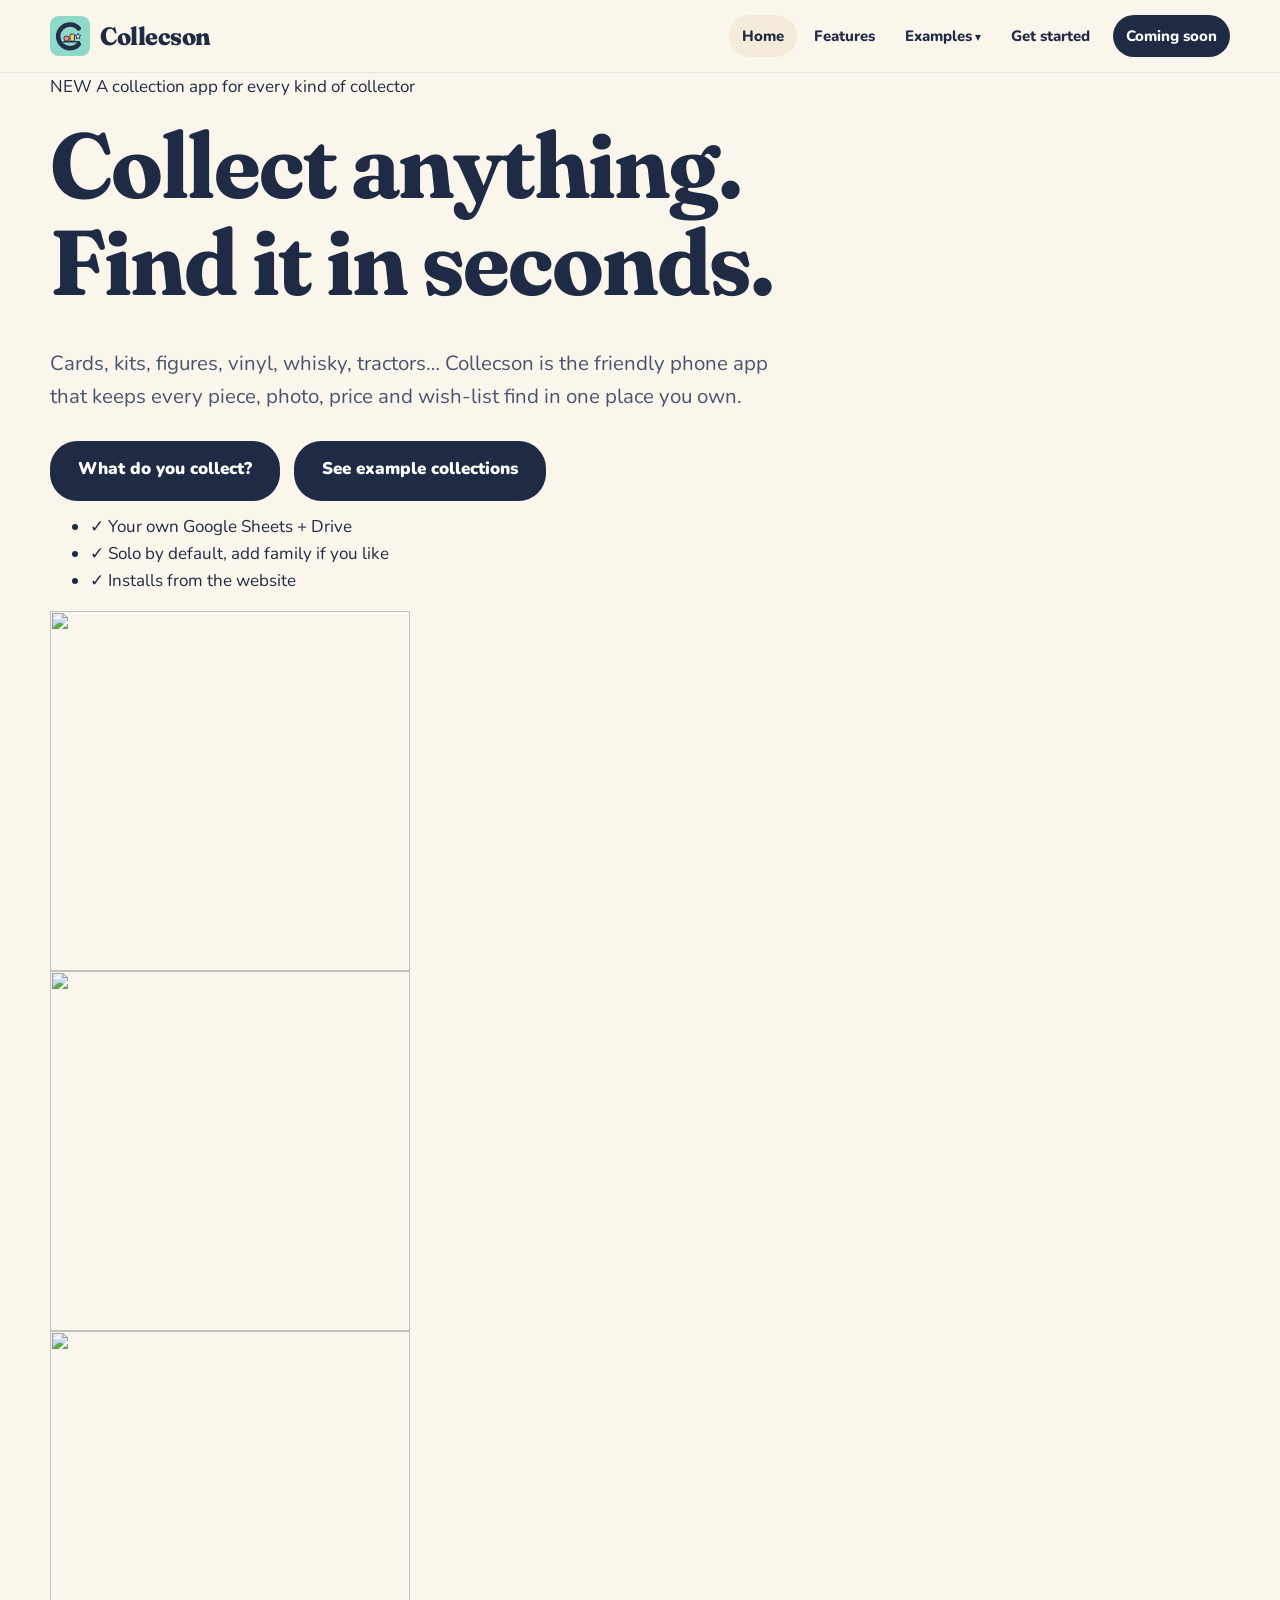
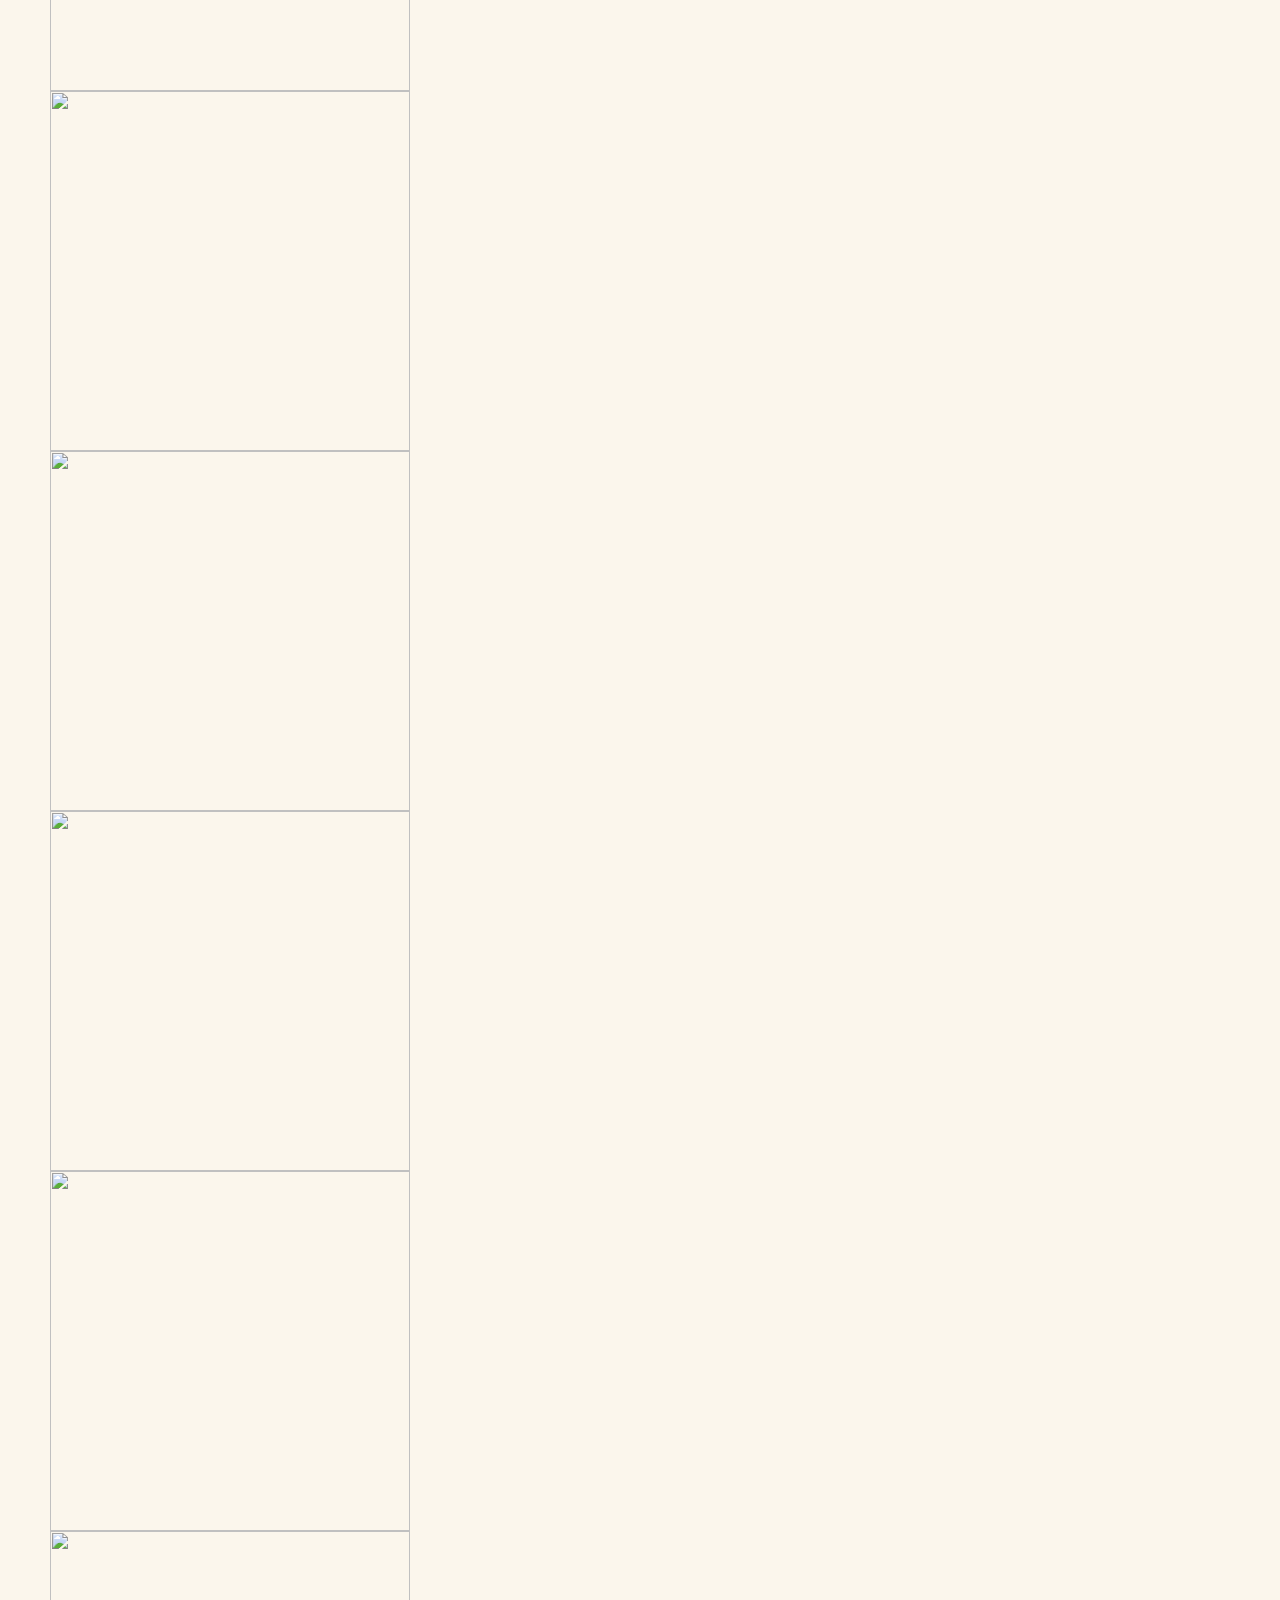
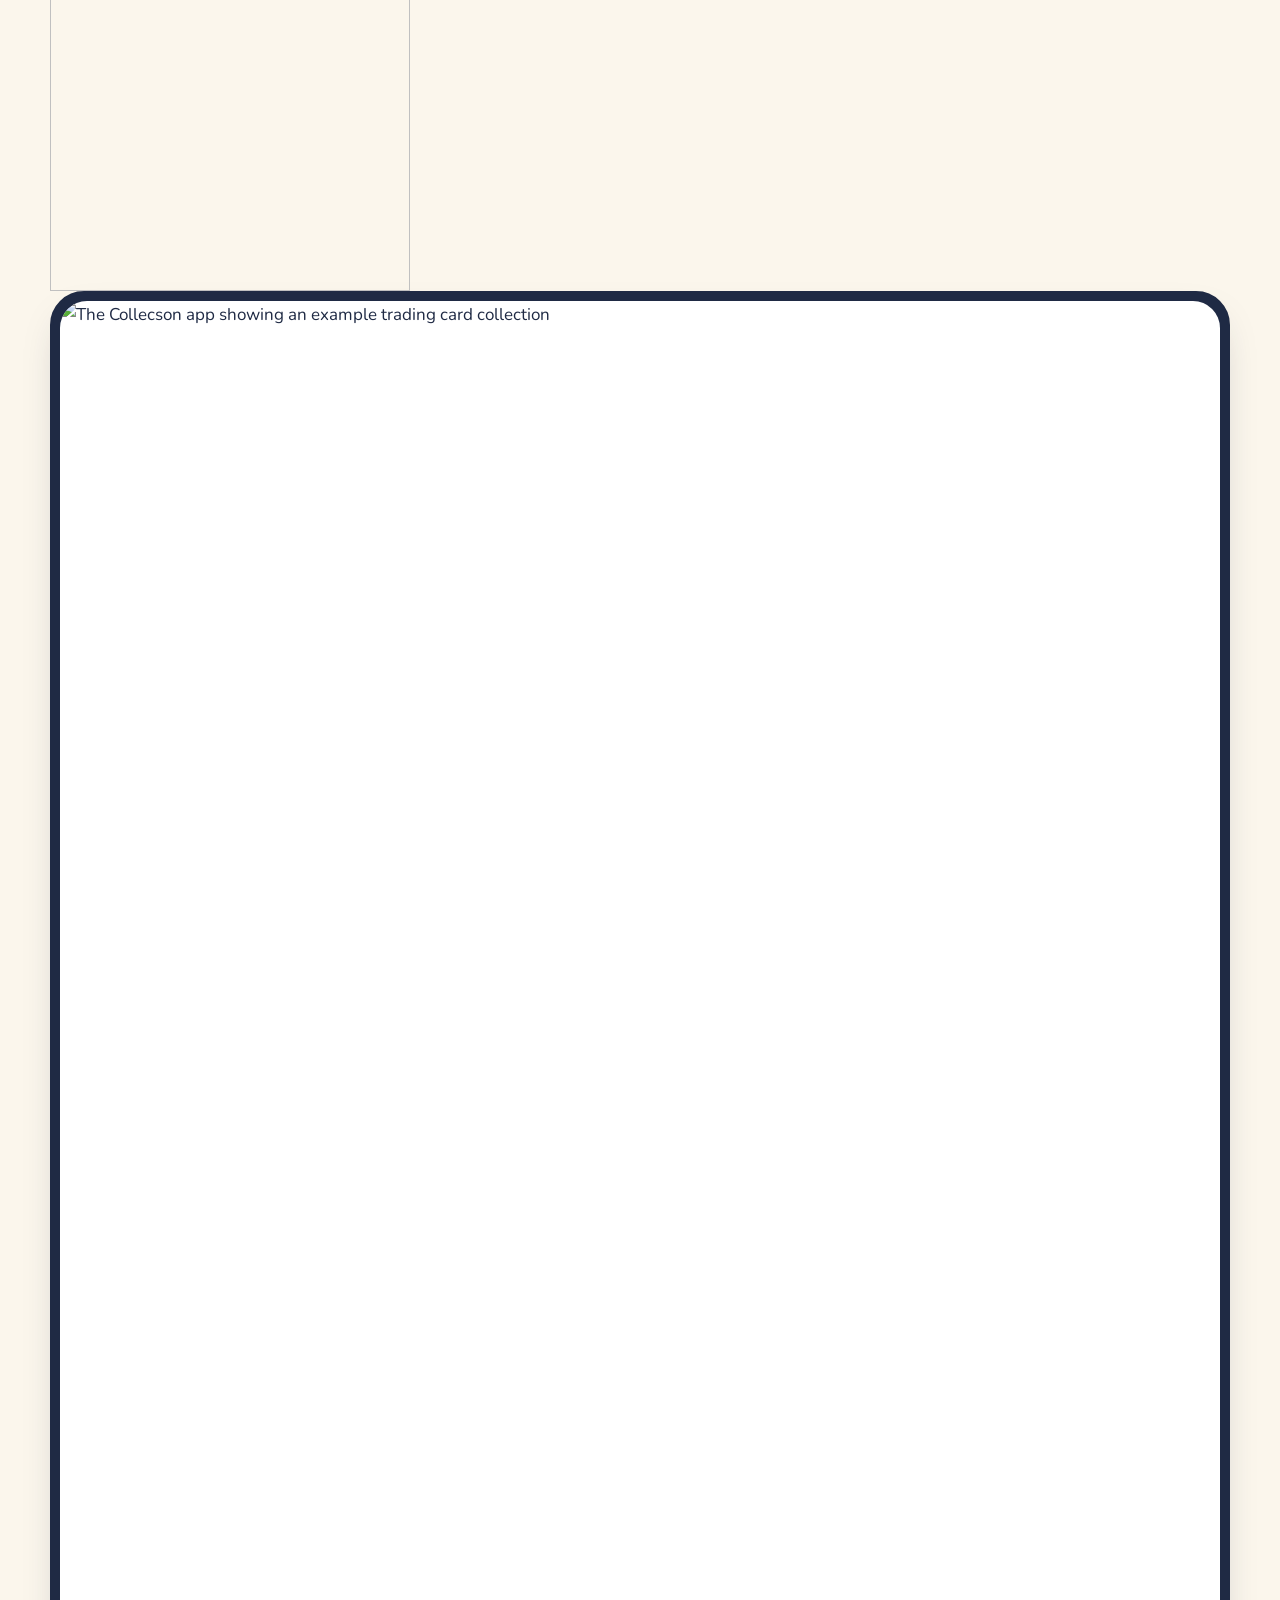
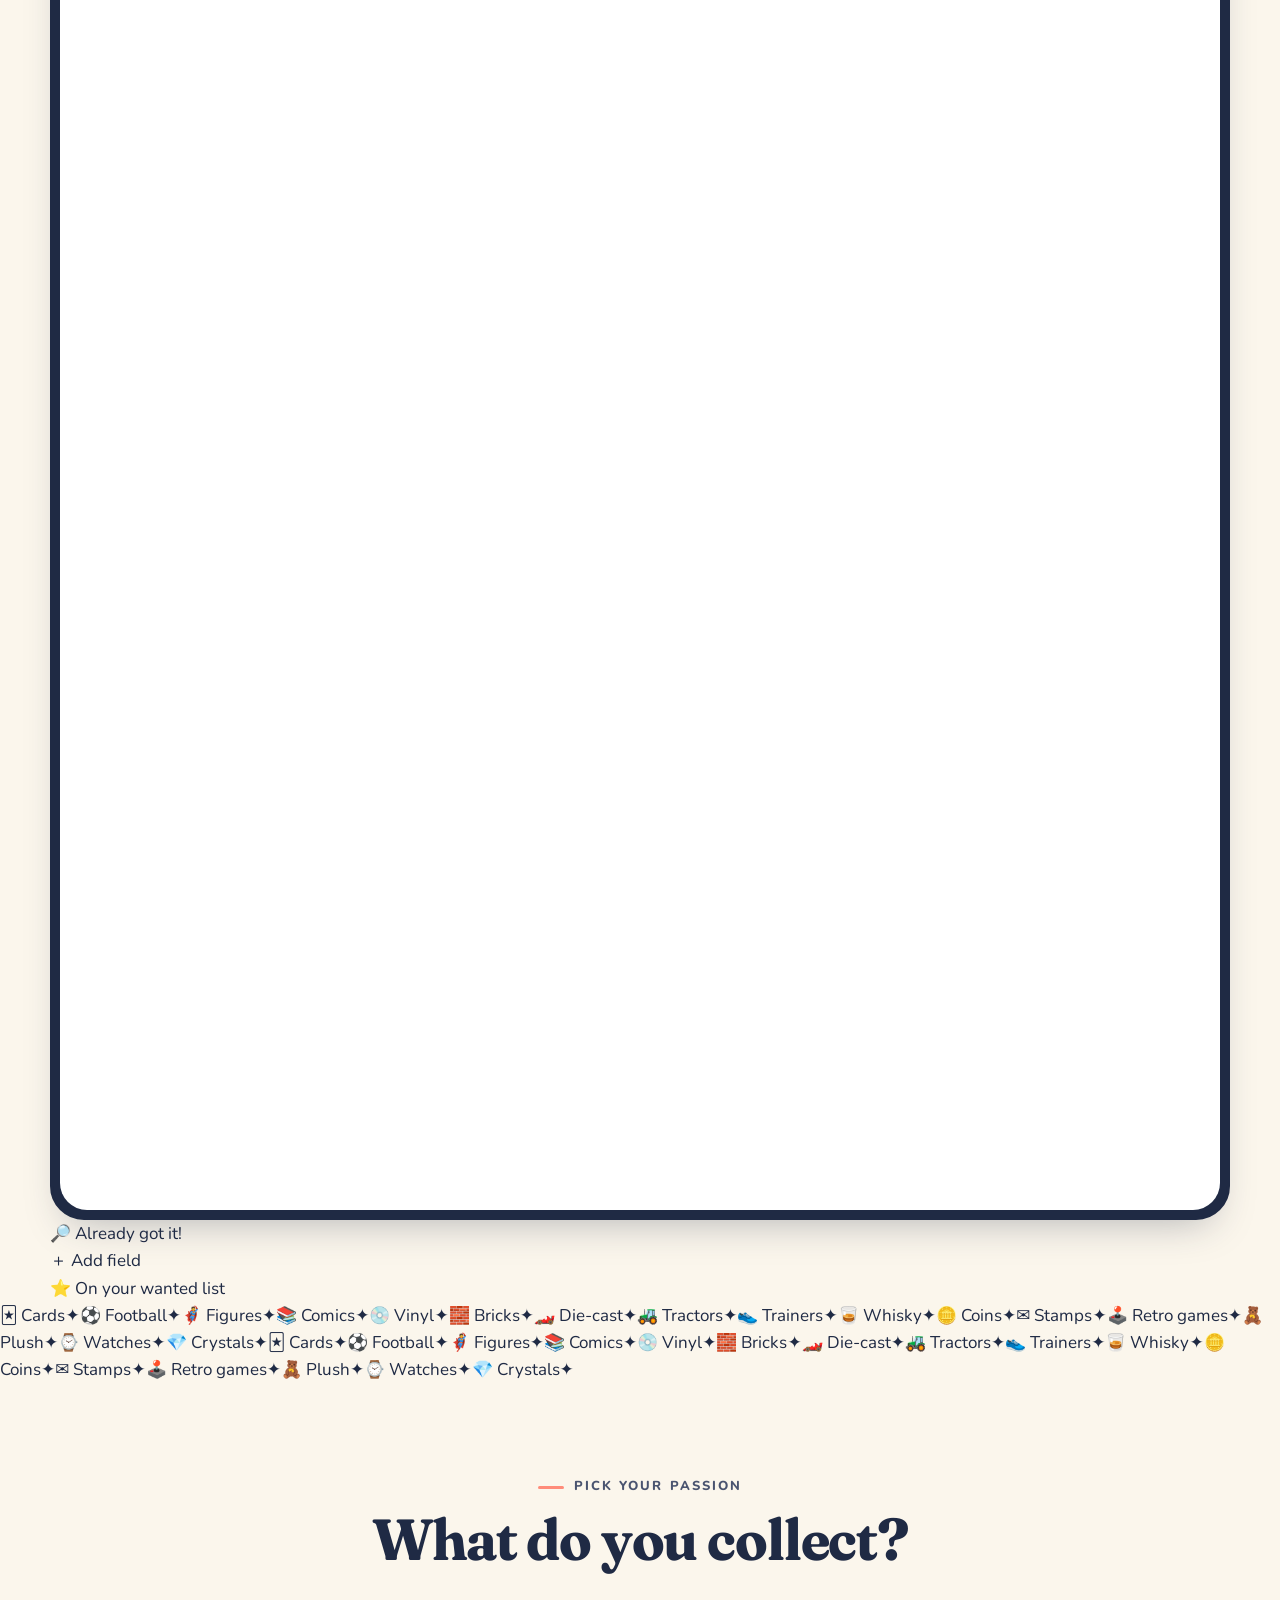
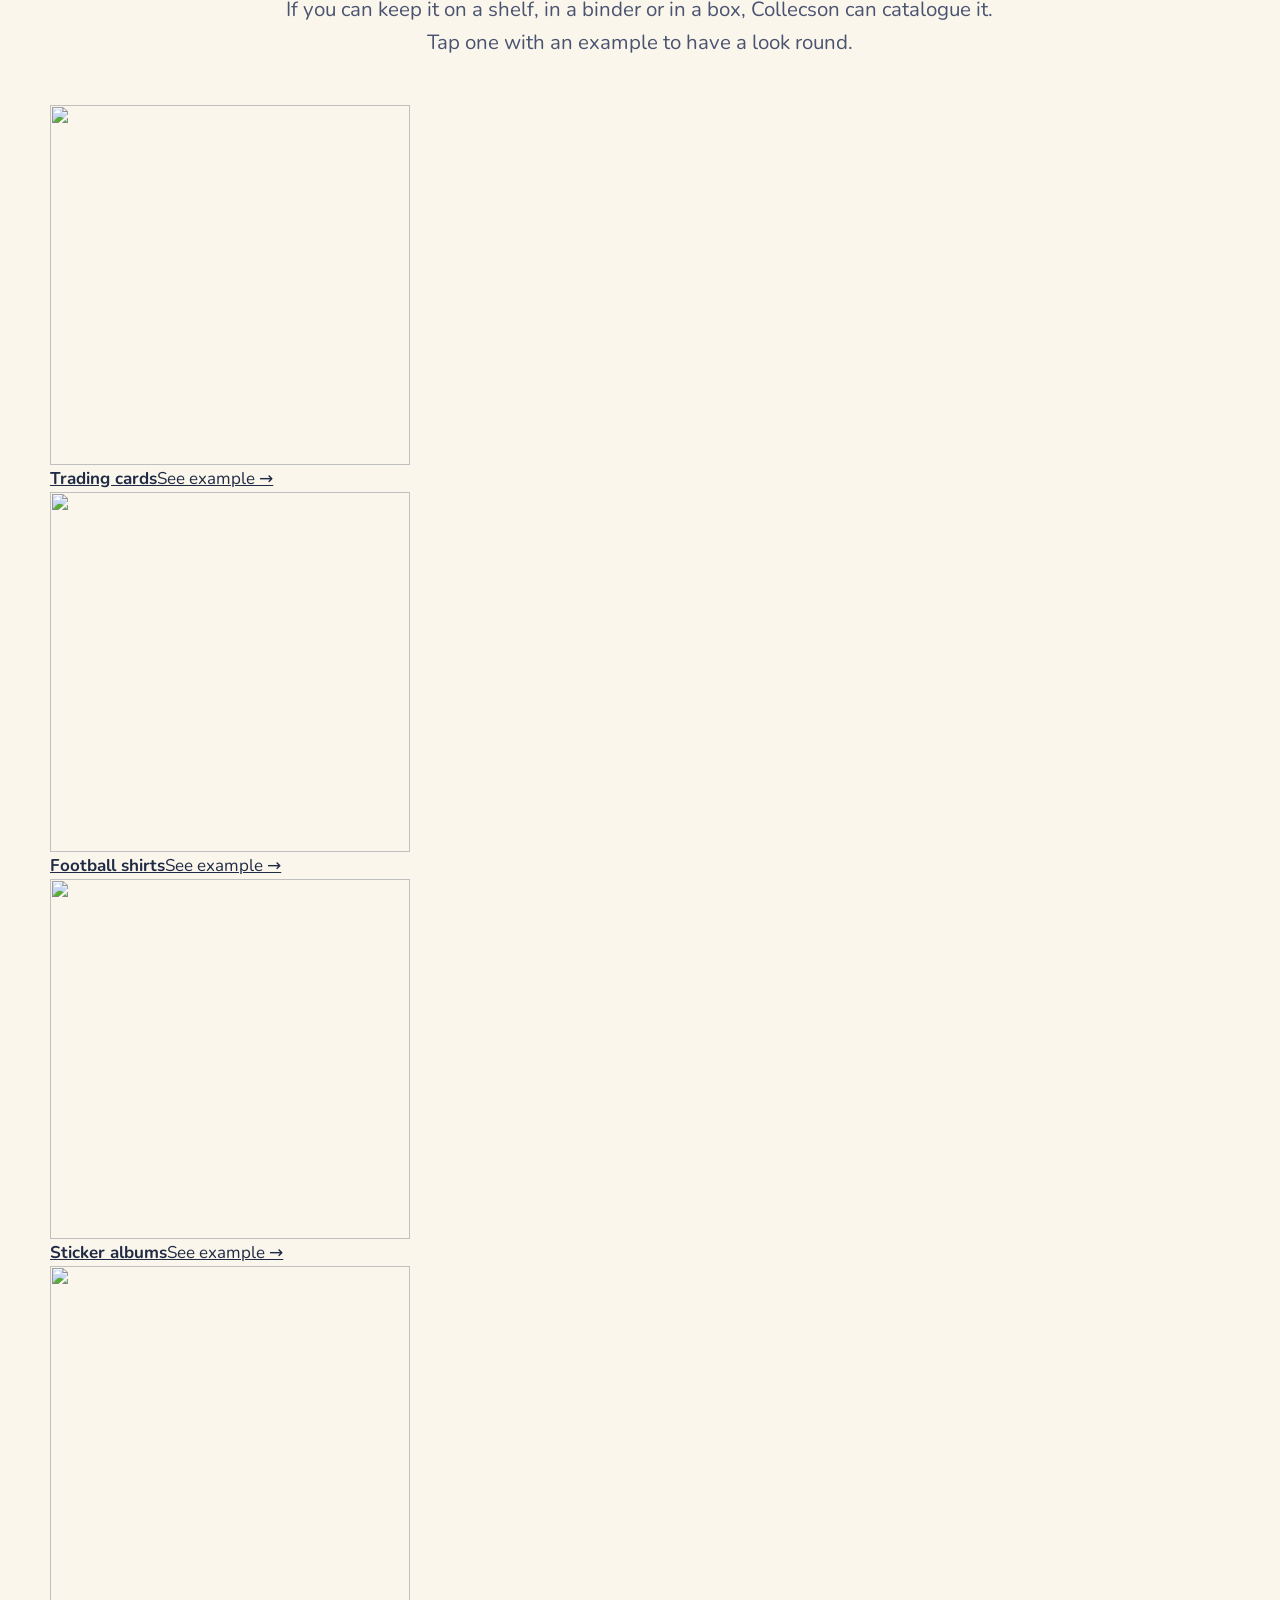
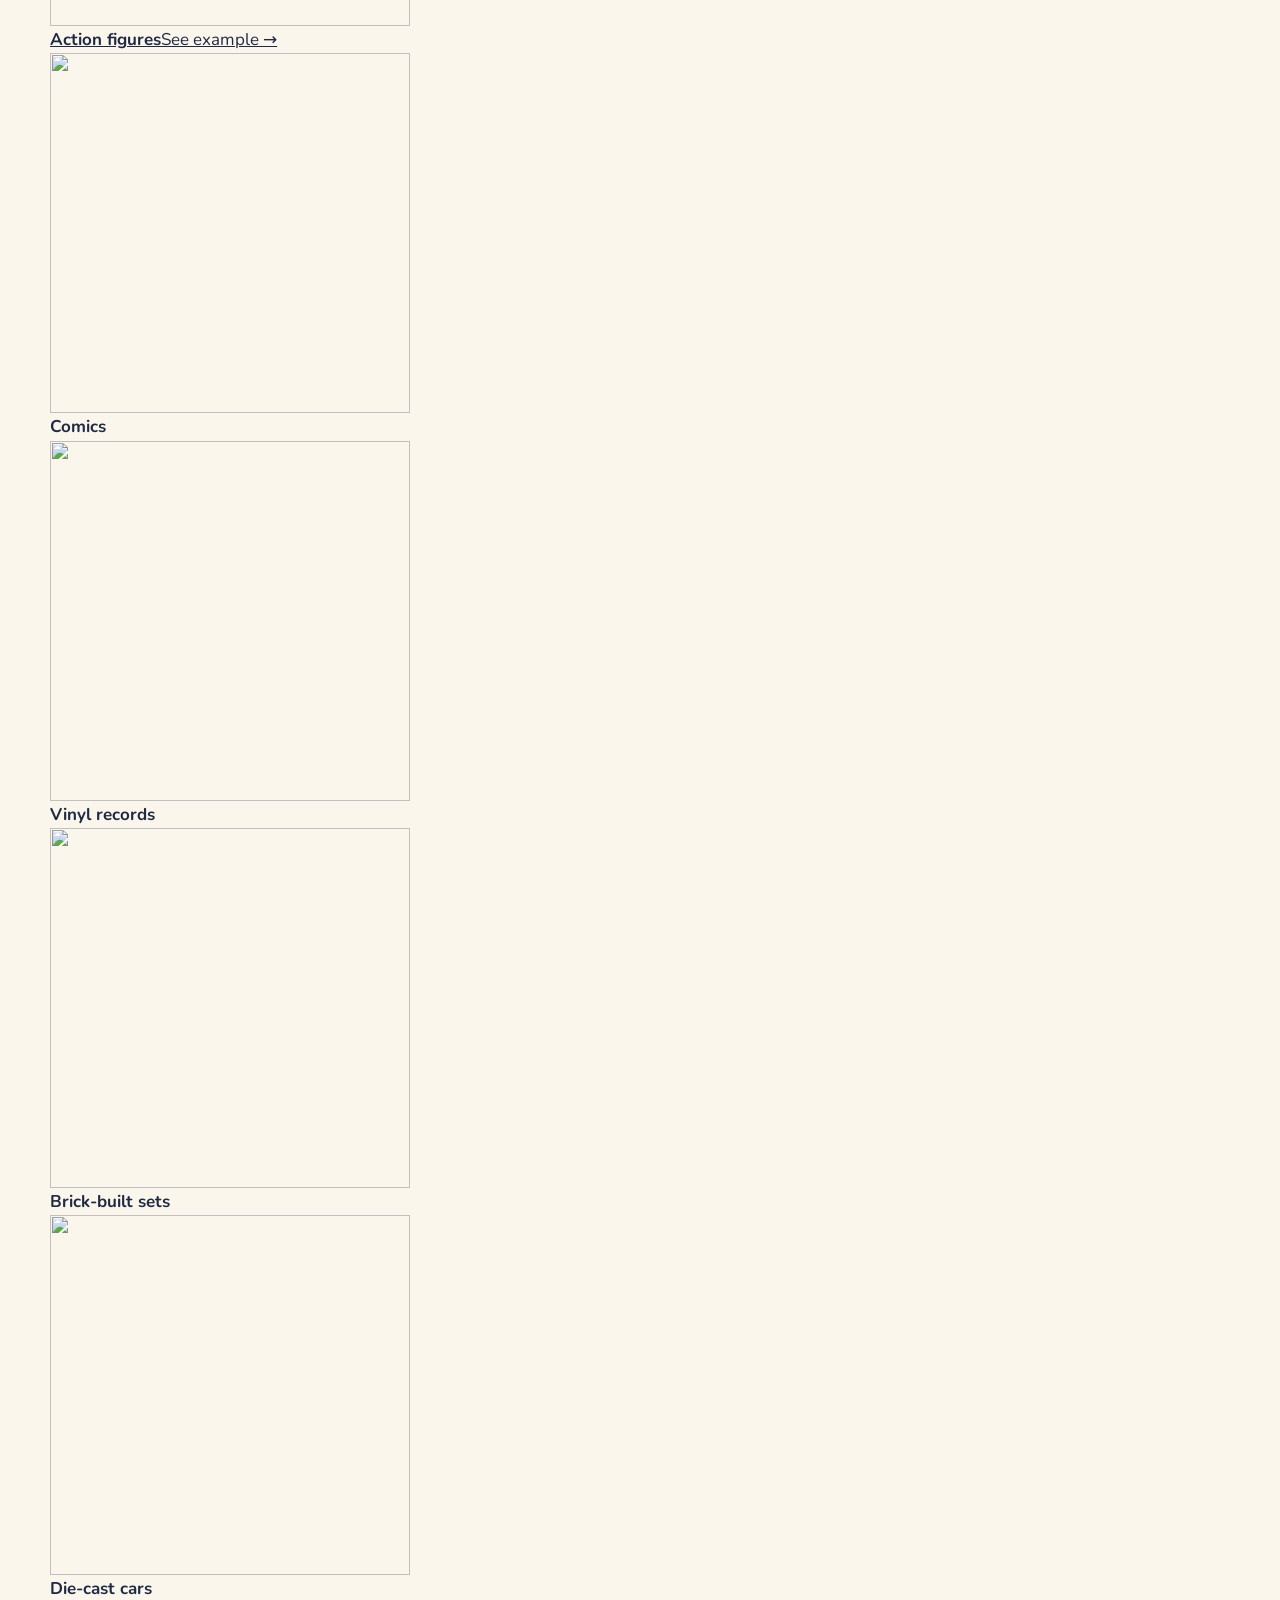
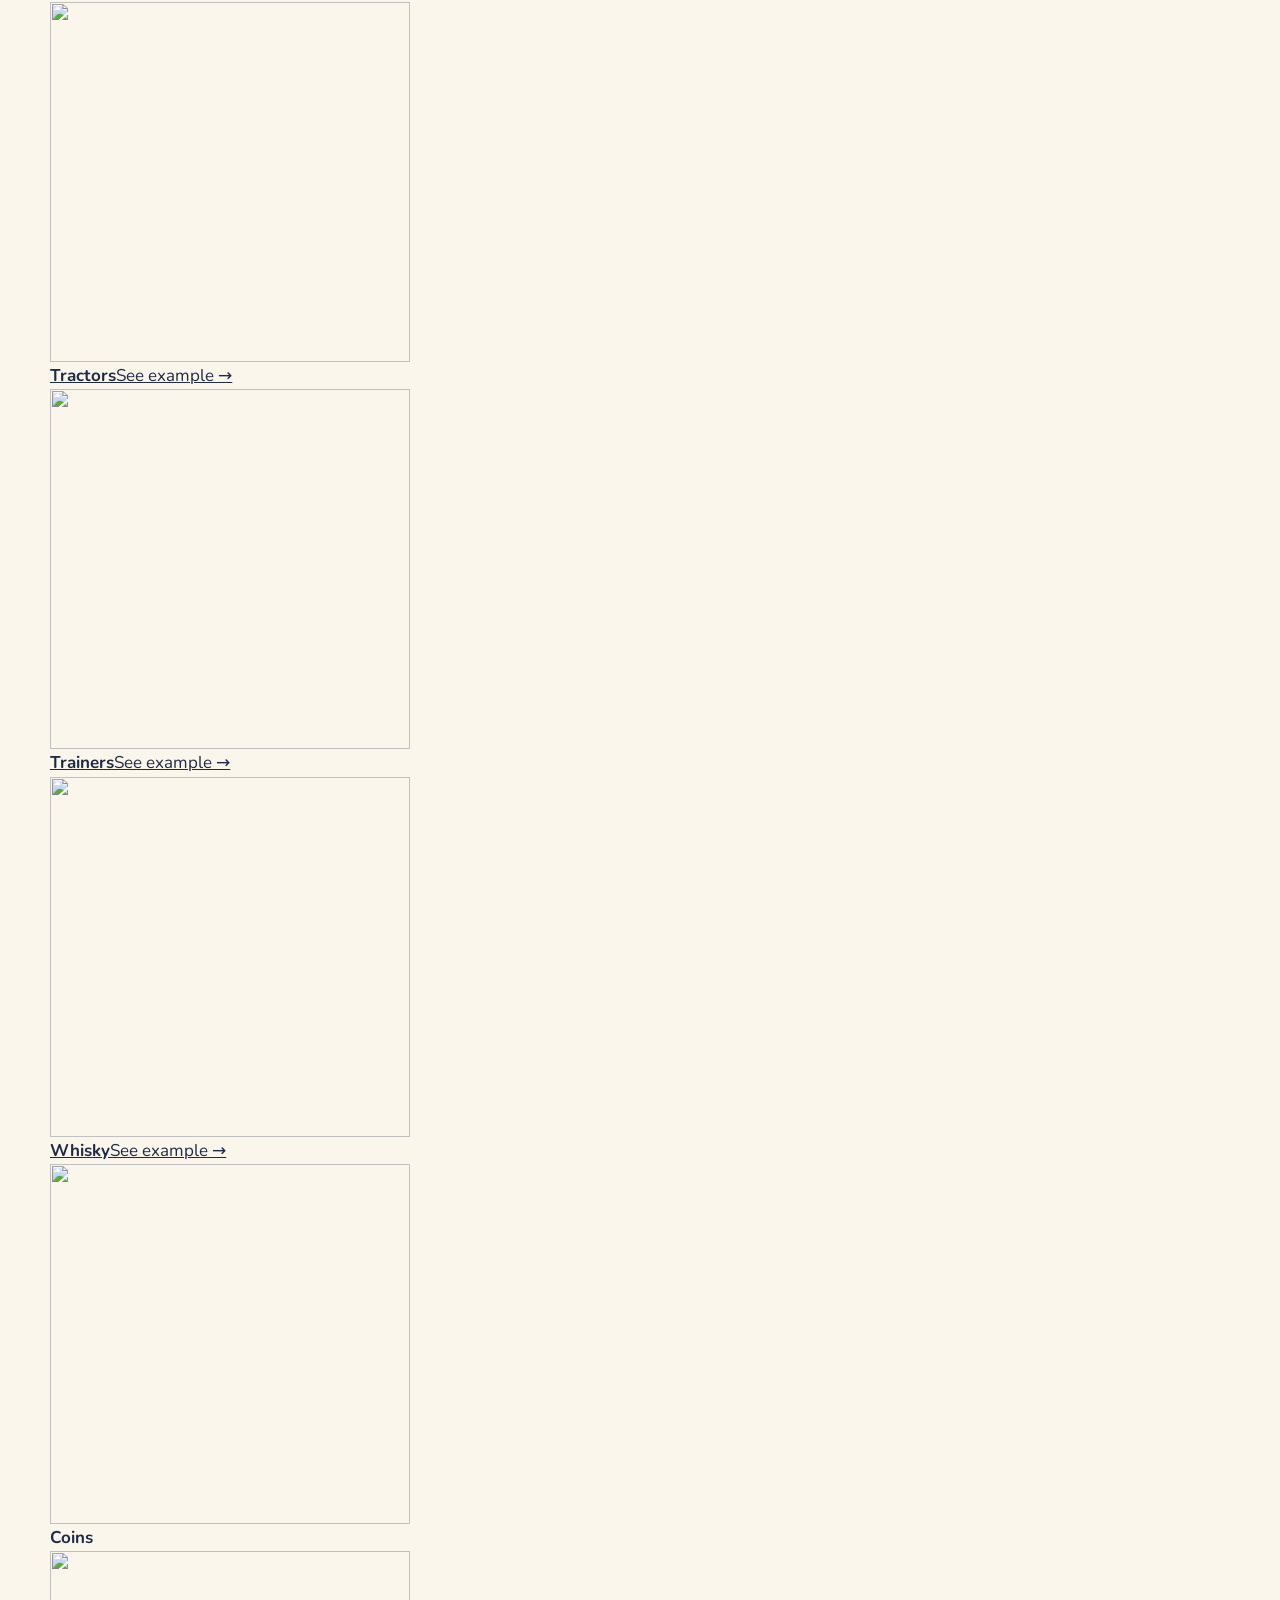
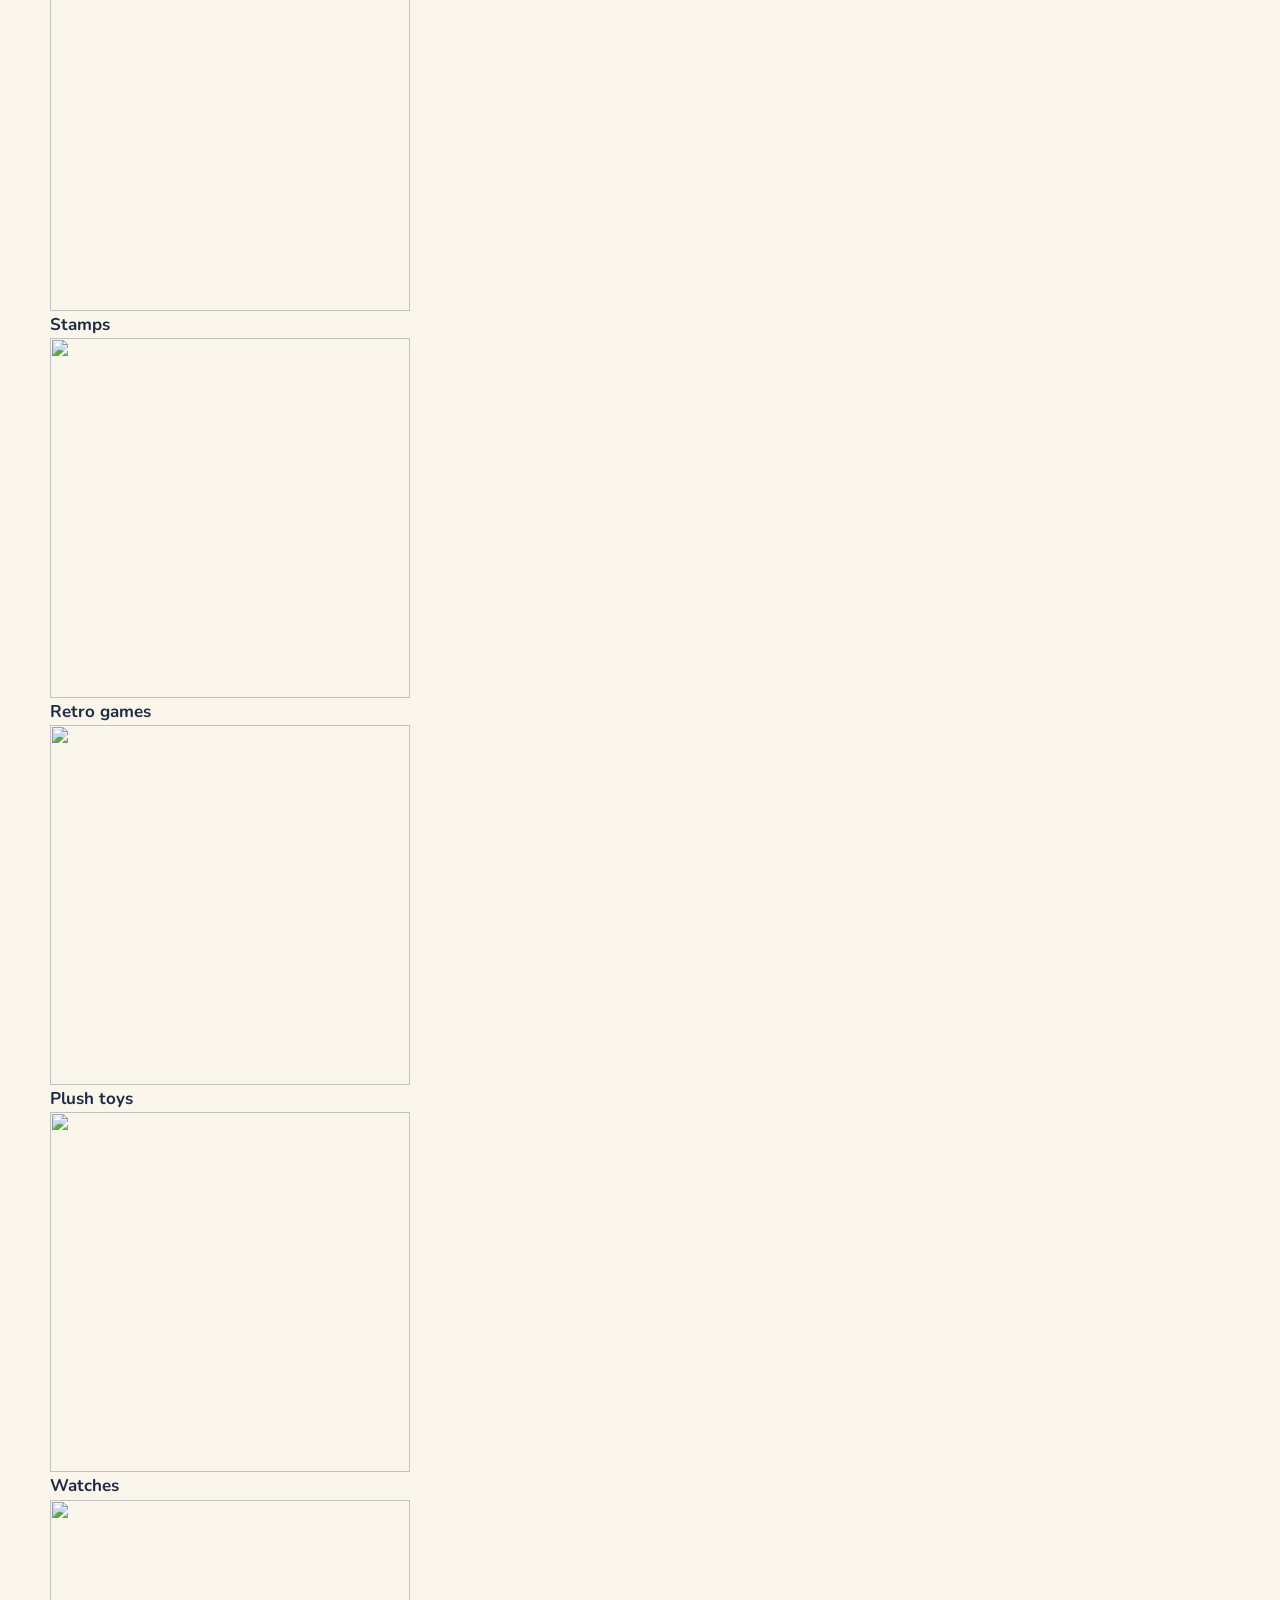
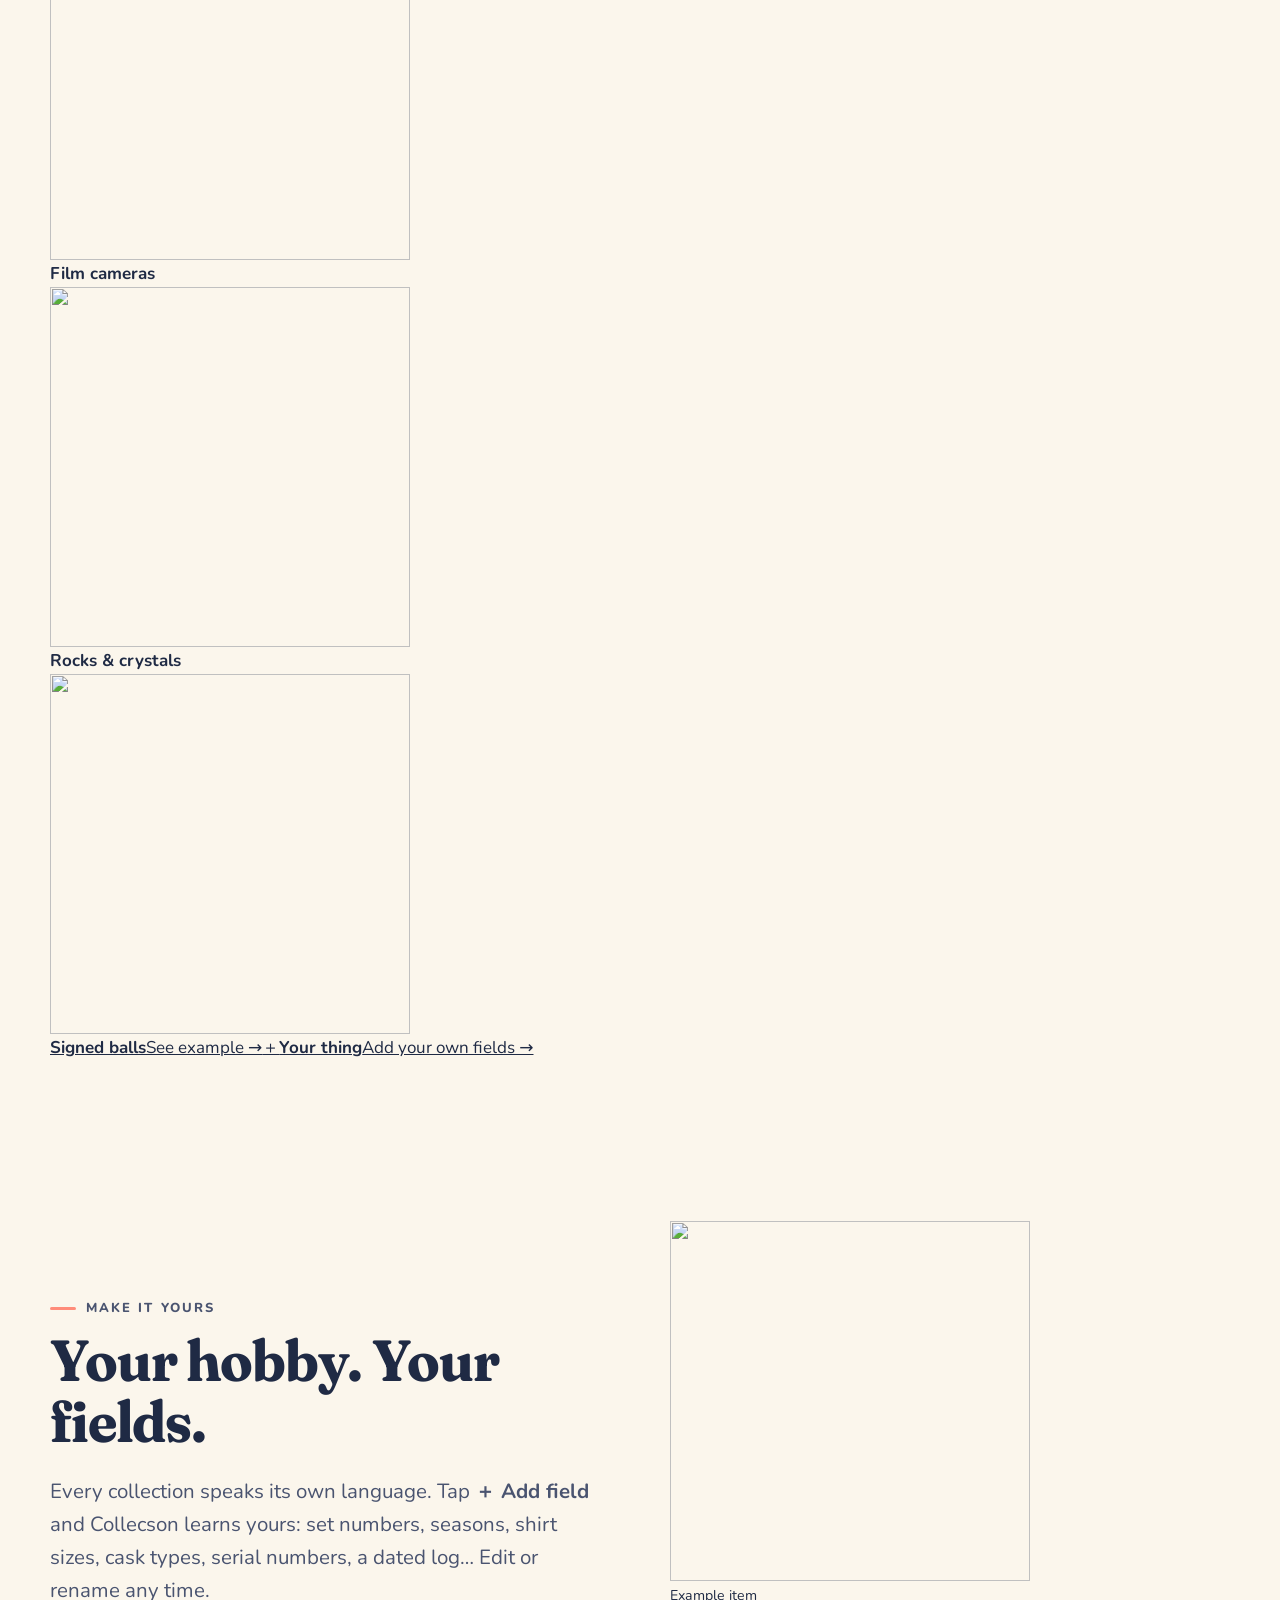
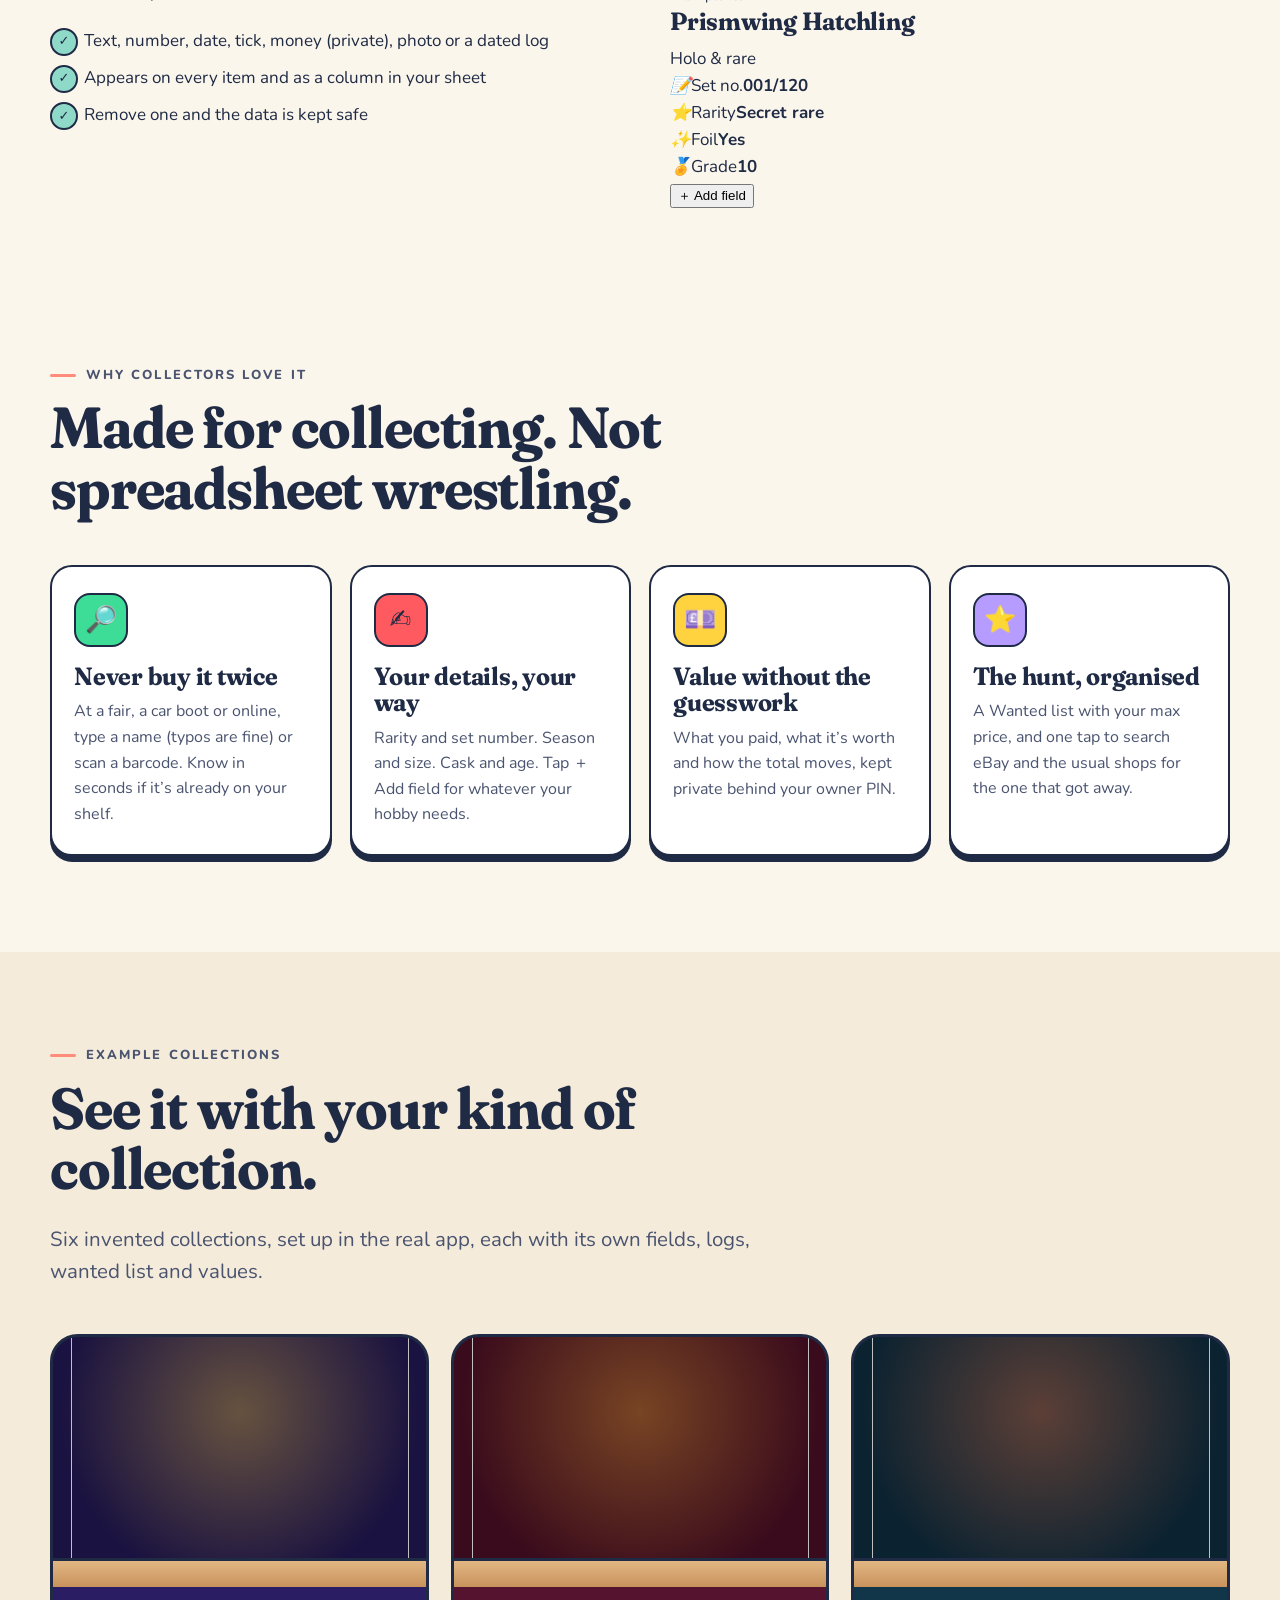
==== commit a0425a3b: "New Collecson design + logo 6" ====
--- a/index.html
+++ b/index.html
@@ -2,52 +2,65 @@
 <html lang="en-GB">
 <head>
 <meta charset="utf-8"><meta name="viewport" content="width=device-width,initial-scale=1">
-<meta name="robots" content="noindex,nofollow,noarchive"><meta name="theme-color" content="#FBF6EC">
-<title>Collecson: a home for what you collect</title>
-<meta name="description" content="Collecson is a friendly phone catalogue for any collection, from whisky to trainers to tractors. Photos, your own fields, wanted lists and private values, backed by your own Google Sheets and Drive.">
-<link rel="icon" href="assets/favicon-192.png" type="image/png"><link rel="apple-touch-icon" href="assets/apple-touch-icon.png">
-<link rel="preload" href="assets/fonts/fraunces.woff2" as="font" type="font/woff2" crossorigin>
+<meta name="robots" content="noindex,nofollow,noarchive"><meta name="theme-color" content="#1B1F3B">
+<title>Collecson: collect anything, find it in seconds</title>
+<meta name="description" content="Collecson is a friendly phone app for any collection: trading cards, football shirts, action figures, vinyl, whisky, trainers, tractors and more. Photos, your own fields, wanted lists linked to shops, and private values.">
+<link rel="icon" href="assets/favicon.svg" type="image/svg+xml"><link rel="icon" href="assets/favicon-192.png" type="image/png" sizes="192x192"><link rel="apple-touch-icon" href="assets/apple-touch-icon.png">
+<link rel="preload" href="assets/fonts/baloo2.woff2" as="font" type="font/woff2" crossorigin>
 <link rel="preload" href="assets/fonts/nunito.woff2" as="font" type="font/woff2" crossorigin>
 <link rel="stylesheet" href="assets/site.css">
 </head>
 <body>
 <a class="skip" href="#main">Skip to content</a><header class="top"><div class="wrap">
 <a class="brand" href="" aria-label="Collecson home"><img src="assets/logo.svg" width="40" height="40" alt=""><b>Collecson</b></a>
-<nav class="links" aria-label="Main"><a href="" aria-current="page">Home</a><a href="features/">Features</a><details class="dd"><summary>Examples</summary><div><a href="examples/whisky/"><span aria-hidden="true">🥃</span>Whisky cabinet</a><a href="examples/trainers/"><span aria-hidden="true">👟</span>Trainers shelf</a><a href="examples/tractors/"><span aria-hidden="true">🚜</span>Tractors &amp; memorabilia</a></div></details><a href="get-started/">Get started</a><a class="soon" href="#soon">Coming soon</a></nav>
-<details class="menu"><summary>Menu</summary><nav aria-label="Mobile"><a href="" aria-current="page">Home</a><a href="features/">Features</a><small>EXAMPLE COLLECTIONS</small><a href="examples/whisky/"><span aria-hidden="true">🥃</span>Whisky cabinet</a><a href="examples/trainers/"><span aria-hidden="true">👟</span>Trainers shelf</a><a href="examples/tractors/"><span aria-hidden="true">🚜</span>Tractors &amp; memorabilia</a><a href="get-started/">Get started</a></nav></details>
+<nav class="links" aria-label="Main"><a href="" aria-current="page">Home</a><a href="features/">Features</a><details class="dd"><summary>Examples</summary><div><a href="examples/cards/"><span aria-hidden="true">🃏</span>Trading cards binder</a><a href="examples/football/"><span aria-hidden="true">⚽</span>Football memorabilia</a><a href="examples/figures/"><span aria-hidden="true">🦸</span>Action figures shelf</a><a href="examples/whisky/"><span aria-hidden="true">🥃</span>Whisky cabinet</a><a href="examples/trainers/"><span aria-hidden="true">👟</span>Trainers shelf</a><a href="examples/tractors/"><span aria-hidden="true">🚜</span>Tractors &amp; memorabilia</a></div></details><a href="get-started/">Get started</a><a class="soon" href="#soon">Coming soon</a></nav>
+<details class="menu"><summary>Menu</summary><nav aria-label="Mobile"><a href="" aria-current="page">Home</a><a href="features/">Features</a><small>EXAMPLE COLLECTIONS</small><a href="examples/cards/"><span aria-hidden="true">🃏</span>Trading cards binder</a><a href="examples/football/"><span aria-hidden="true">⚽</span>Football memorabilia</a><a href="examples/figures/"><span aria-hidden="true">🦸</span>Action figures shelf</a><a href="examples/whisky/"><span aria-hidden="true">🥃</span>Whisky cabinet</a><a href="examples/trainers/"><span aria-hidden="true">👟</span>Trainers shelf</a><a href="examples/tractors/"><span aria-hidden="true">🚜</span>Tractors &amp; memorabilia</a><a href="get-started/">Get started</a></nav></details>
 </div></header>
-<main id="main"><section class="wrap hero">
-<div><p class="eyebrow">Tractors to trainers. Whisky to vinyl.</p><h1>A home for what you <em>collect.</em></h1>
-<p class="lede">Collecson is a friendly phone catalogue for the things you love. Photos, your own details, a wanted list and what it’s all worth, in one place you own.</p>
-<div class="actions"><a class="btn coral" href="#examples">See example collections</a><a class="tlink" href="features/">All the features →</a></div>
-<p class="micro">Your own Google Sheets + Drive · Installs from the website · No app store</p></div>
-<div class="hero-art"><div class="sticker">Less “have we got it?”<br><b>More “there it is.”</b></div>
-<div class="cabinet"><span class="glass"></span><div class="shelf" style="grid-template-columns:repeat(4,1fr)"><div class="obj"><svg aria-hidden="true" xmlns="http://www.w3.org/2000/svg" viewBox="50 20 300 370" role="img"><g data-k="bottle"/><ellipse cx="200" cy="372" rx="92" ry="11.0" fill="#1F2A44" opacity=".16"/><path d="M150 150 Q150 118 172 108 L176 70 L224 70 L228 108 Q250 118 250 150 L250 352 Q250 366 236 366 L164 366 Q150 366 150 352 Z" fill="#E9F3EF" stroke="#1F2A44" stroke-width="7" stroke-linejoin="round"/><clipPath id="lq12tall"><path d="M150 150 Q150 118 172 108 L176 70 L224 70 L228 108 Q250 118 250 150 L250 352 Q250 366 236 366 L164 366 Q150 366 150 352 Z"/></clipPath><rect x="100" y="170" width="200" height="300" fill="#D9962B" clip-path="url(#lq12tall)" opacity=".9"/><path d="M164 170 L164 330" stroke="#fff" stroke-width="9" stroke-linecap="round" opacity=".45"/><rect x="158" y="210" width="84" height="110" rx="10" fill="#F6EBD6" stroke="#1F2A44" stroke-width="5"/><rect x="172" y="222" width="56" height="7" rx="3.5" fill="#1F2A44" opacity=".55"/><text x="200" y="285" text-anchor="middle" font-family="Georgia,serif" font-weight="700" font-size="51" fill="#1F2A44">12</text><rect x="184" y="300" width="32" height="6" rx="3" fill="#F6EBD6" stroke="#1F2A44" stroke-width="2"/><rect x="172" y="34" width="56" height="40" rx="8" fill="#7A3B22" stroke="#1F2A44" stroke-width="6"/></svg></div><div class="obj"><span class=tag>25 yrs</span><svg aria-hidden="true" xmlns="http://www.w3.org/2000/svg" viewBox="50 20 300 370" role="img"><g data-k="bottle"/><ellipse cx="200" cy="372" rx="92" ry="11.0" fill="#1F2A44" opacity=".16"/><path d="M140 200 Q120 170 160 150 L178 118 L222 118 L240 150 Q280 170 260 200 L268 340 Q270 366 244 366 L156 366 Q130 366 132 340 Z" fill="#EEF2F0" stroke="#1F2A44" stroke-width="7" stroke-linejoin="round"/><clipPath id="lq25decanter"><path d="M140 200 Q120 170 160 150 L178 118 L222 118 L240 150 Q280 170 260 200 L268 340 Q270 366 244 366 L156 366 Q130 366 132 340 Z"/></clipPath><rect x="100" y="186" width="200" height="300" fill="#C97B22" clip-path="url(#lq25decanter)" opacity=".9"/><path d="M156 170 L156 330" stroke="#fff" stroke-width="9" stroke-linecap="round" opacity=".45"/><rect x="150" y="226" width="100" height="92" rx="10" fill="#1F2A44" stroke="#1F2A44" stroke-width="5"/><rect x="164" y="238" width="72" height="7" rx="3.5" fill="#1F2A44" opacity=".55"/><text x="200" y="289" text-anchor="middle" font-family="Georgia,serif" font-weight="700" font-size="42" fill="#F6EBD6">25</text><rect x="176" y="298" width="48" height="6" rx="3" fill="#E7A54B" stroke="#1F2A44" stroke-width="2"/><path d="M170.0 120 Q200.0 46 230.0 120 Z" fill="#C8A24A" stroke="#1F2A44" stroke-width="6" stroke-linejoin="round"/></svg></div><div class="obj"><svg aria-hidden="true" xmlns="http://www.w3.org/2000/svg" viewBox="0 0 400 400" role="img"><ellipse cx="200" cy="360" rx="70" ry="8.4" fill="#1F2A44" opacity=".16"/><path d="M150 150 Q140 240 175 280 Q190 296 186 330 L160 340 Q150 352 200 352 Q250 352 240 340 L214 330 Q210 296 225 280 Q260 240 250 150 Z" fill="#EAF4F4" stroke="#1F2A44" stroke-width="7" stroke-linejoin="round"/><path d="M146 222 Q150 262 178 282 Q200 292 222 282 Q250 262 254 222 Z" fill="#D9962B" opacity=".9"/></svg></div><div class="obj"><svg aria-hidden="true" xmlns="http://www.w3.org/2000/svg" viewBox="50 20 300 370" role="img"><g data-k="bottle"/><ellipse cx="200" cy="372" rx="92" ry="11.0" fill="#1F2A44" opacity=".16"/><path d="M150 150 Q150 118 172 108 L176 70 L224 70 L228 108 Q250 118 250 150 L250 352 Q250 366 236 366 L164 366 Q150 366 150 352 Z" fill="#F3E9EE" stroke="#1F2A44" stroke-width="7" stroke-linejoin="round"/><clipPath id="lq21tall"><path d="M150 150 Q150 118 172 108 L176 70 L224 70 L228 108 Q250 118 250 150 L250 352 Q250 366 236 366 L164 366 Q150 366 150 352 Z"/></clipPath><rect x="100" y="170" width="200" height="300" fill="#8E2F3A" clip-path="url(#lq21tall)" opacity=".9"/><path d="M164 170 L164 330" stroke="#fff" stroke-width="9" stroke-linecap="round" opacity=".45"/><rect x="158" y="210" width="84" height="110" rx="10" fill="#F6EBD6" stroke="#1F2A44" stroke-width="5"/><rect x="172" y="222" width="56" height="7" rx="3.5" fill="#1F2A44" opacity=".55"/><text x="200" y="285" text-anchor="middle" font-family="Georgia,serif" font-weight="700" font-size="51" fill="#1F2A44">21</text><rect x="184" y="300" width="32" height="6" rx="3" fill="#8E2F3A" stroke="#1F2A44" stroke-width="2"/><rect x="172" y="34" width="56" height="40" rx="8" fill="#3B2A1D" stroke="#1F2A44" stroke-width="6"/></svg></div></div><div class="shelf" style="grid-template-columns:repeat(3,1fr)"><div class="obj"><span class=tag>DS</span><svg aria-hidden="true" xmlns="http://www.w3.org/2000/svg" viewBox="20 60 370 300" role="img"><g data-k="wide"/><ellipse cx="205" cy="338" rx="150" ry="18.0" fill="#1F2A44" opacity=".16"/><path d="M70 300 L70 190 Q72 150 112 144 L150 144 Q166 184 206 194 Q262 206 300 240 Q336 258 342 300 Z" fill="#F6EFE2" stroke="#1F2A44" stroke-width="7" stroke-linejoin="round"/><path d="M70 300 L70 220 Q120 214 150 250 Q190 290 260 272 Q300 262 330 270 L342 300 Z" fill="#D7263D" stroke="#1F2A44" stroke-width="6" stroke-linejoin="round"/><path d="M96 170 Q110 152 140 154" stroke="#D7263D" stroke-width="16" stroke-linecap="round" fill="none"/><circle cx="250" cy="242" r="20" fill="#D7263D" stroke="#1F2A44" stroke-width="5"/><path d="M243 242 L257 242 M250 235 L250 249" stroke="#1F2A44" stroke-width="4" stroke-linecap="round"/><path d="M160 180 L176 190" stroke="#1F2A44" stroke-width="8" stroke-linecap="round"/><path d="M182 189 L198 199" stroke="#1F2A44" stroke-width="8" stroke-linecap="round"/><path d="M204 198 L220 208" stroke="#1F2A44" stroke-width="8" stroke-linecap="round"/><path d="M226 207 L242 217" stroke="#1F2A44" stroke-width="8" stroke-linecap="round"/><path d="M58 300 L352 300 Q362 300 360 314 Q356 330 336 330 L74 330 Q56 330 56 314 Z" fill="#F6EFE2" stroke="#1F2A44" stroke-width="7" stroke-linejoin="round"/><path d="M80 315 L340 315" stroke="#1F2A44" stroke-width="3" stroke-dasharray="8 8" opacity=".35"/><path d="M70 190 L70 140 L96 140 L98 160" fill="#D7263D" stroke="#1F2A44" stroke-width="6" stroke-linejoin="round"/></svg></div><div class="obj"><svg aria-hidden="true" xmlns="http://www.w3.org/2000/svg" viewBox="20 60 370 300" role="img"><g data-k="wide"/><ellipse cx="205" cy="338" rx="150" ry="18.0" fill="#1F2A44" opacity=".16"/><path d="M70 300 L70 190 Q72 150 112 144 L150 144 Q166 184 206 194 Q262 206 300 240 Q336 258 342 300 Z" fill="#FFFFFF" stroke="#1F2A44" stroke-width="7" stroke-linejoin="round"/><path d="M70 300 L70 220 Q120 214 150 250 Q190 290 260 272 Q300 262 330 270 L342 300 Z" fill="#2F5BD8" stroke="#1F2A44" stroke-width="6" stroke-linejoin="round"/><path d="M96 170 Q110 152 140 154" stroke="#2F5BD8" stroke-width="16" stroke-linecap="round" fill="none"/><circle cx="250" cy="242" r="20" fill="#2F5BD8" stroke="#1F2A44" stroke-width="5"/><path d="M243 242 L257 242 M250 235 L250 249" stroke="#1F2A44" stroke-width="4" stroke-linecap="round"/><path d="M160 180 L176 190" stroke="#1F2A44" stroke-width="8" stroke-linecap="round"/><path d="M182 189 L198 199" stroke="#1F2A44" stroke-width="8" stroke-linecap="round"/><path d="M204 198 L220 208" stroke="#1F2A44" stroke-width="8" stroke-linecap="round"/><path d="M226 207 L242 217" stroke="#1F2A44" stroke-width="8" stroke-linecap="round"/><path d="M58 300 L352 300 Q362 300 360 314 Q356 330 336 330 L74 330 Q56 330 56 314 Z" fill="#FFFFFF" stroke="#1F2A44" stroke-width="7" stroke-linejoin="round"/><path d="M80 315 L340 315" stroke="#1F2A44" stroke-width="3" stroke-dasharray="8 8" opacity=".35"/><path d="M70 190 L70 140 L96 140 L98 160" fill="#2F5BD8" stroke="#1F2A44" stroke-width="6" stroke-linejoin="round"/></svg></div><div class="obj"><svg aria-hidden="true" xmlns="http://www.w3.org/2000/svg" viewBox="20 60 370 300" role="img"><g data-k="wide"/><ellipse cx="205" cy="338" rx="150" ry="18.0" fill="#1F2A44" opacity=".16"/><path d="M70 300 L70 230 Q72 190 112 184 L150 184 Q166 224 206 234 Q262 246 300 280 Q336 298 342 300 Z" fill="#FF8A3D" stroke="#1F2A44" stroke-width="7" stroke-linejoin="round"/><path d="M70 300 L70 260 Q120 254 150 290 Q190 330 260 312 Q300 302 330 310 L342 300 Z" fill="#1D2B4F" stroke="#1F2A44" stroke-width="6" stroke-linejoin="round"/><path d="M96 210 Q110 192 140 194" stroke="#FFC971" stroke-width="16" stroke-linecap="round" fill="none"/><circle cx="250" cy="282" r="20" fill="#FFC971" stroke="#1F2A44" stroke-width="5"/><path d="M243 282 L257 282 M250 275 L250 289" stroke="#1F2A44" stroke-width="4" stroke-linecap="round"/><path d="M160 220 L176 230" stroke="#FFFFFF" stroke-width="8" stroke-linecap="round"/><path d="M182 229 L198 239" stroke="#FFFFFF" stroke-width="8" stroke-linecap="round"/><path d="M204 238 L220 248" stroke="#FFFFFF" stroke-width="8" stroke-linecap="round"/><path d="M226 247 L242 257" stroke="#FFFFFF" stroke-width="8" stroke-linecap="round"/><path d="M58 300 L352 300 Q362 300 360 314 Q356 330 336 330 L74 330 Q56 330 56 314 Z" fill="#F6EFE2" stroke="#1F2A44" stroke-width="7" stroke-linejoin="round"/><path d="M80 315 L340 315" stroke="#1F2A44" stroke-width="3" stroke-dasharray="8 8" opacity=".35"/></svg></div></div><div class="shelf" style="grid-template-columns:repeat(4,1fr)"><div class="obj"><span class=tag>1958</span><svg aria-hidden="true" xmlns="http://www.w3.org/2000/svg" viewBox="0 0 400 400" role="img"><g transform="translate(0 0) scale(1.0)"><ellipse cx="200" cy="352" rx="160" ry="19.2" fill="#1F2A44" opacity=".16"/><path d="M96 240 L96 196 Q96 178 114 178 L210 178 L222 150 L270 150 L274 236 Z" fill="#C8402E" stroke="#1F2A44" stroke-width="7" stroke-linejoin="round"/><rect x="214" y="110" width="12" height="44" rx="4" fill="#3A3F4B" stroke="#1F2A44" stroke-width="5"/><path d="M232 150 L232 132 Q232 120 246 120 L262 120" stroke="#1F2A44" stroke-width="8" fill="none" stroke-linecap="round"/><circle cx="282" cy="262" r="82" fill="#1F2A44"/><circle cx="282" cy="262" r="46" fill="#E9B949" stroke="#1F2A44" stroke-width="6"/><circle cx="282" cy="262" r="12" fill="#1F2A44"/><rect x="276" y="182" width="12" height="18" rx="3" fill="#2B3550" transform="rotate(0 282 262)"/><rect x="276" y="182" width="12" height="18" rx="3" fill="#2B3550" transform="rotate(30 282 262)"/><rect x="276" y="182" width="12" height="18" rx="3" fill="#2B3550" transform="rotate(60 282 262)"/><rect x="276" y="182" width="12" height="18" rx="3" fill="#2B3550" transform="rotate(90 282 262)"/><rect x="276" y="182" width="12" height="18" rx="3" fill="#2B3550" transform="rotate(120 282 262)"/><rect x="276" y="182" width="12" height="18" rx="3" fill="#2B3550" transform="rotate(150 282 262)"/><rect x="276" y="182" width="12" height="18" rx="3" fill="#2B3550" transform="rotate(180 282 262)"/><rect x="276" y="182" width="12" height="18" rx="3" fill="#2B3550" transform="rotate(210 282 262)"/><rect x="276" y="182" width="12" height="18" rx="3" fill="#2B3550" transform="rotate(240 282 262)"/><rect x="276" y="182" width="12" height="18" rx="3" fill="#2B3550" transform="rotate(270 282 262)"/><rect x="276" y="182" width="12" height="18" rx="3" fill="#2B3550" transform="rotate(300 282 262)"/><rect x="276" y="182" width="12" height="18" rx="3" fill="#2B3550" transform="rotate(330 282 262)"/><circle cx="122" cy="292" r="46" fill="#1F2A44"/><circle cx="122" cy="292" r="24" fill="#E9B949" stroke="#1F2A44" stroke-width="5"/><circle cx="122" cy="292" r="7" fill="#1F2A44"/><path d="M104 196 L104 232 M118 196 L118 232 M132 196 L132 232" stroke="#1F2A44" stroke-width="4" opacity=".45"/></g></svg></div><div class="obj"><svg aria-hidden="true" xmlns="http://www.w3.org/2000/svg" viewBox="0 0 400 400" role="img"><ellipse cx="200" cy="340" rx="150" ry="18.0" fill="#1F2A44" opacity=".16"/><rect x="50" y="110" width="300" height="190" rx="26" fill="#B8322A" stroke="#1F2A44" stroke-width="8"/><rect x="68" y="128" width="264" height="154" rx="16" fill="none" stroke="#F6EBD6" stroke-width="6"/><text x="200" y="200" text-anchor="middle" font-family="Georgia,serif" font-weight="700" font-size="40" fill="#F6EBD6">KESTREL</text><text x="200" y="244" text-anchor="middle" font-family="Georgia,serif" font-size="20" letter-spacing="4" fill="#F6EBD6">TRACTORS</text><circle cx="78" cy="138" r="7" fill="#C9CED8" stroke="#1F2A44" stroke-width="3"/><circle cx="322" cy="138" r="7" fill="#C9CED8" stroke="#1F2A44" stroke-width="3"/></svg></div><div class="obj"><svg aria-hidden="true" xmlns="http://www.w3.org/2000/svg" viewBox="0 0 400 400" role="img"><ellipse cx="200" cy="360" rx="70" ry="8.4" fill="#1F2A44" opacity=".16"/><path d="M170 210 L140 340 L172 318 L190 350 L200 220 Z M230 210 L260 340 L228 318 L210 350 L200 220 Z" fill="#2F6FB5" stroke="#1F2A44" stroke-width="6" stroke-linejoin="round"/><ellipse cx="200" cy="120" rx="26" ry="54" fill="#C8402E" stroke="#1F2A44" stroke-width="5" transform="rotate(0 200 170)"/><ellipse cx="200" cy="120" rx="26" ry="54" fill="#C8402E" stroke="#1F2A44" stroke-width="5" transform="rotate(30 200 170)"/><ellipse cx="200" cy="120" rx="26" ry="54" fill="#C8402E" stroke="#1F2A44" stroke-width="5" transform="rotate(60 200 170)"/><ellipse cx="200" cy="120" rx="26" ry="54" fill="#C8402E" stroke="#1F2A44" stroke-width="5" transform="rotate(90 200 170)"/><ellipse cx="200" cy="120" rx="26" ry="54" fill="#C8402E" stroke="#1F2A44" stroke-width="5" transform="rotate(120 200 170)"/><ellipse cx="200" cy="120" rx="26" ry="54" fill="#C8402E" stroke="#1F2A44" stroke-width="5" transform="rotate(150 200 170)"/><ellipse cx="200" cy="120" rx="26" ry="54" fill="#C8402E" stroke="#1F2A44" stroke-width="5" transform="rotate(180 200 170)"/><ellipse cx="200" cy="120" rx="26" ry="54" fill="#C8402E" stroke="#1F2A44" stroke-width="5" transform="rotate(210 200 170)"/><ellipse cx="200" cy="120" rx="26" ry="54" fill="#C8402E" stroke="#1F2A44" stroke-width="5" transform="rotate(240 200 170)"/><ellipse cx="200" cy="120" rx="26" ry="54" fill="#C8402E" stroke="#1F2A44" stroke-width="5" transform="rotate(270 200 170)"/><ellipse cx="200" cy="120" rx="26" ry="54" fill="#C8402E" stroke="#1F2A44" stroke-width="5" transform="rotate(300 200 170)"/><ellipse cx="200" cy="120" rx="26" ry="54" fill="#C8402E" stroke="#1F2A44" stroke-width="5" transform="rotate(330 200 170)"/><circle cx="200" cy="170" r="52" fill="#F6EBD6" stroke="#1F2A44" stroke-width="6"/><text x="200" y="186" text-anchor="middle" font-family="Georgia,serif" font-weight="700" font-size="44" fill="#1F2A44">1st</text></svg></div><div class="obj"><svg aria-hidden="true" xmlns="http://www.w3.org/2000/svg" viewBox="0 0 400 400" role="img"><ellipse cx="200" cy="352" rx="160" ry="19.2" fill="#1F2A44" opacity=".16"/><rect x="40" y="150" width="320" height="196" rx="8" fill="#F6EBD6" stroke="#1F2A44" stroke-width="7"/><rect x="40" y="150" width="320" height="40" fill="#1F2A44"/><text x="200" y="178" text-anchor="middle" font-family="Georgia,serif" font-size="20" letter-spacing="3" fill="#F6EBD6">1:16 SCALE MODEL</text><g transform="translate(100 168) scale(0.5)"><ellipse cx="200" cy="352" rx="160" ry="19.2" fill="#1F2A44" opacity=".16"/><path d="M96 240 L96 196 Q96 178 114 178 L210 178 L222 150 L270 150 L274 236 Z" fill="#C8402E" stroke="#1F2A44" stroke-width="7" stroke-linejoin="round"/><rect x="214" y="110" width="12" height="44" rx="4" fill="#3A3F4B" stroke="#1F2A44" stroke-width="5"/><path d="M232 150 L232 132 Q232 120 246 120 L262 120" stroke="#1F2A44" stroke-width="8" fill="none" stroke-linecap="round"/><circle cx="282" cy="262" r="82" fill="#1F2A44"/><circle cx="282" cy="262" r="46" fill="#E9E2D0" stroke="#1F2A44" stroke-width="6"/><circle cx="282" cy="262" r="12" fill="#1F2A44"/><rect x="276" y="182" width="12" height="18" rx="3" fill="#2B3550" transform="rotate(0 282 262)"/><rect x="276" y="182" width="12" height="18" rx="3" fill="#2B3550" transform="rotate(30 282 262)"/><rect x="276" y="182" width="12" height="18" rx="3" fill="#2B3550" transform="rotate(60 282 262)"/><rect x="276" y="182" width="12" height="18" rx="3" fill="#2B3550" transform="rotate(90 282 262)"/><rect x="276" y="182" width="12" height="18" rx="3" fill="#2B3550" transform="rotate(120 282 262)"/><rect x="276" y="182" width="12" height="18" rx="3" fill="#2B3550" transform="rotate(150 282 262)"/><rect x="276" y="182" width="12" height="18" rx="3" fill="#2B3550" transform="rotate(180 282 262)"/><rect x="276" y="182" width="12" height="18" rx="3" fill="#2B3550" transform="rotate(210 282 262)"/><rect x="276" y="182" width="12" height="18" rx="3" fill="#2B3550" transform="rotate(240 282 262)"/><rect x="276" y="182" width="12" height="18" rx="3" fill="#2B3550" transform="rotate(270 282 262)"/><rect x="276" y="182" width="12" height="18" rx="3" fill="#2B3550" transform="rotate(300 282 262)"/><rect x="276" y="182" width="12" height="18" rx="3" fill="#2B3550" transform="rotate(330 282 262)"/><circle cx="122" cy="292" r="46" fill="#1F2A44"/><circle cx="122" cy="292" r="24" fill="#E9E2D0" stroke="#1F2A44" stroke-width="5"/><circle cx="122" cy="292" r="7" fill="#1F2A44"/><path d="M104 196 L104 232 M118 196 L118 232 M132 196 L132 232" stroke="#1F2A44" stroke-width="4" opacity=".45"/></g></svg></div></div><div class="plate">Example shelf · invented items</div></div>
-<div class="phone "><img src="assets/shots/ex-whisky_collection.webp" width="540" height="1168" alt="The Collecson app showing an example whisky collection in a photo grid"></div></div>
-</section>
-<div class="ribbon" aria-hidden="true"><div class="track"><span>Whisky</span><b>✦</b><span>Trainers</span><b>✦</b><span>Tractors</span><b>✦</b><span>Die-cast</span><b>✦</b><span>Vinyl</span><b>✦</b><span>Cards</span><b>✦</b><span>Comics</span><b>✦</b><span>Stamps</span><b>✦</b><span>Coins</span><b>✦</b><span>Your thing</span><b>✦</b><span>Whisky</span><b>✦</b><span>Trainers</span><b>✦</b><span>Tractors</span><b>✦</b><span>Die-cast</span><b>✦</b><span>Vinyl</span><b>✦</b><span>Cards</span><b>✦</b><span>Comics</span><b>✦</b><span>Stamps</span><b>✦</b><span>Coins</span><b>✦</b><span>Your thing</span><b>✦</b></div></div>
-<section class="section"><div class="wrap"><div class="head"><p class="eyebrow">Why collectors love it</p><h2>Made for collecting. <em>Not</em> spreadsheet wrestling.</h2><p class="lede">Every collection has its own language. Collecson learns yours.</p></div><div class="reasons"><article class="reason"><div class="ico" style="background:var(--mint)">🔎</div><h3>Never buy it twice</h3><p>At a fair, a car boot or online, type a name (typos are fine) or scan a barcode. Know in seconds if it’s already on your shelf.</p></article><article class="reason"><div class="ico" style="background:var(--coral)">✍️</div><h3>Your details, your way</h3><p>Cask and age. Size and colourway. Serial number and a service log. Add the fields your hobby needs, as it grows.</p></article><article class="reason"><div class="ico" style="background:var(--butter)">💷</div><h3>Value without the guesswork</h3><p>What you paid, what it’s worth and how the total moves, kept private behind your owner PIN.</p></article><article class="reason"><div class="ico" style="background:var(--lilac)">⭐</div><h3>The hunt, organised</h3><p>A Wanted list with your max price, and one tap to search the usual places for the one that got away.</p></article></div></div></section>
-<section class="section band" id="examples"><div class="wrap"><div class="head"><p class="eyebrow">Example collections</p><h2>See it with <em>your</em> kind of collection.</h2><p class="lede">Three invented collections, set up in the real app, each with its own fields, logs, wanted list and values.</p></div><div class="shows"><a class="show" href="examples/whisky/" style="--bg:#2A1D14;--bg2:#3B2A1D;--fg:#F8EBD8;--hi:#E7A54B;--soft:#F4E3C9;--card:#FFF8EE;--hi2:#E7A54B;background:var(--bg)"><div class="stage" style="background:radial-gradient(circle at 50% 30%,#F4E3C933,transparent 70%)"><svg aria-hidden="true" xmlns="http://www.w3.org/2000/svg" viewBox="50 20 300 370" role="img"><g data-k="bottle"/><ellipse cx="200" cy="372" rx="92" ry="11.0" fill="#1F2A44" opacity=".16"/><path d="M140 170 Q140 136 172 128 L178 86 L222 86 L228 128 Q260 136 260 170 L260 352 Q260 366 246 366 L154 366 Q140 366 140 352 Z" fill="#E3EFF2" stroke="#1F2A44" stroke-width="7" stroke-linejoin="round"/><clipPath id="lq10flask"><path d="M140 170 Q140 136 172 128 L178 86 L222 86 L228 128 Q260 136 260 170 L260 352 Q260 366 246 366 L154 366 Q140 366 140 352 Z"/></clipPath><rect x="100" y="174" width="200" height="300" fill="#E8B85A" clip-path="url(#lq10flask)" opacity=".9"/><path d="M156 170 L156 330" stroke="#fff" stroke-width="9" stroke-linecap="round" opacity=".45"/><rect x="150" y="214" width="100" height="104" rx="10" fill="#1F3F5B" stroke="#1F2A44" stroke-width="5"/><rect x="164" y="226" width="72" height="7" rx="3.5" fill="#1F2A44" opacity=".55"/><text x="200" y="285" text-anchor="middle" font-family="Georgia,serif" font-weight="700" font-size="48" fill="#F6EBD6">10</text><rect x="176" y="298" width="48" height="6" rx="3" fill="#8FD9C9" stroke="#1F2A44" stroke-width="2"/><rect x="174" y="52" width="52" height="36" rx="8" fill="#1F2A44" stroke="#1F2A44" stroke-width="6"/></svg><svg aria-hidden="true" xmlns="http://www.w3.org/2000/svg" viewBox="50 20 300 370" role="img"><g data-k="bottle"/><ellipse cx="200" cy="372" rx="92" ry="11.0" fill="#1F2A44" opacity=".16"/><path d="M140 200 Q120 170 160 150 L178 118 L222 118 L240 150 Q280 170 260 200 L268 340 Q270 366 244 366 L156 366 Q130 366 132 340 Z" fill="#EEF2F0" stroke="#1F2A44" stroke-width="7" stroke-linejoin="round"/><clipPath id="lq25decanter"><path d="M140 200 Q120 170 160 150 L178 118 L222 118 L240 150 Q280 170 260 200 L268 340 Q270 366 244 366 L156 366 Q130 366 132 340 Z"/></clipPath><rect x="100" y="186" width="200" height="300" fill="#C97B22" clip-path="url(#lq25decanter)" opacity=".9"/><path d="M156 170 L156 330" stroke="#fff" stroke-width="9" stroke-linecap="round" opacity=".45"/><rect x="150" y="226" width="100" height="92" rx="10" fill="#1F2A44" stroke="#1F2A44" stroke-width="5"/><rect x="164" y="238" width="72" height="7" rx="3.5" fill="#1F2A44" opacity=".55"/><text x="200" y="289" text-anchor="middle" font-family="Georgia,serif" font-weight="700" font-size="42" fill="#F6EBD6">25</text><rect x="176" y="298" width="48" height="6" rx="3" fill="#E7A54B" stroke="#1F2A44" stroke-width="2"/><path d="M170.0 120 Q200.0 46 230.0 120 Z" fill="#C8A24A" stroke="#1F2A44" stroke-width="6" stroke-linejoin="round"/></svg><svg aria-hidden="true" xmlns="http://www.w3.org/2000/svg" viewBox="50 20 300 370" role="img"><g data-k="bottle"/><ellipse cx="200" cy="372" rx="92" ry="11.0" fill="#1F2A44" opacity=".16"/><path d="M150 150 Q150 118 172 108 L176 70 L224 70 L228 108 Q250 118 250 150 L250 352 Q250 366 236 366 L164 366 Q150 366 150 352 Z" fill="#E9F3EF" stroke="#1F2A44" stroke-width="7" stroke-linejoin="round"/><clipPath id="lq12tall"><path d="M150 150 Q150 118 172 108 L176 70 L224 70 L228 108 Q250 118 250 150 L250 352 Q250 366 236 366 L164 366 Q150 366 150 352 Z"/></clipPath><rect x="100" y="170" width="200" height="300" fill="#D9962B" clip-path="url(#lq12tall)" opacity=".9"/><path d="M164 170 L164 330" stroke="#fff" stroke-width="9" stroke-linecap="round" opacity=".45"/><rect x="158" y="210" width="84" height="110" rx="10" fill="#F6EBD6" stroke="#1F2A44" stroke-width="5"/><rect x="172" y="222" width="56" height="7" rx="3.5" fill="#1F2A44" opacity=".55"/><text x="200" y="285" text-anchor="middle" font-family="Georgia,serif" font-weight="700" font-size="51" fill="#1F2A44">12</text><rect x="184" y="300" width="32" height="6" rx="3" fill="#F6EBD6" stroke="#1F2A44" stroke-width="2"/><rect x="172" y="34" width="56" height="40" rx="8" fill="#7A3B22" stroke="#1F2A44" stroke-width="6"/></svg></div>
-<div class="txt"><p class="example-badge" style="margin-bottom:12px">Example</p><h3>The Dram Cabinet</h3><p>Whisky · 8 items · £1,189</p><div class="chips"><span class="chip">Distillery</span><span class="chip">Age (years)</span><span class="chip">Cask</span></div><span class="go">See the collection →</span></div></a><a class="show" href="examples/trainers/" style="--bg:#10162E;--bg2:#1B2550;--fg:#EEF2FF;--hi:#FF5DA2;--soft:#DDE6FF;--card:#FFFFFF;--hi2:#FF5DA2;background:var(--bg)"><div class="stage" style="background:radial-gradient(circle at 50% 30%,#DDE6FF33,transparent 70%)"><svg class="wide" aria-hidden="true" xmlns="http://www.w3.org/2000/svg" viewBox="20 60 370 300" role="img"><g data-k="wide"/><ellipse cx="205" cy="338" rx="150" ry="18.0" fill="#1F2A44" opacity=".16"/><path d="M70 300 L70 190 Q72 150 112 144 L150 144 Q166 184 206 194 Q262 206 300 240 Q336 258 342 300 Z" fill="#F6EFE2" stroke="#1F2A44" stroke-width="7" stroke-linejoin="round"/><path d="M70 300 L70 220 Q120 214 150 250 Q190 290 260 272 Q300 262 330 270 L342 300 Z" fill="#D7263D" stroke="#1F2A44" stroke-width="6" stroke-linejoin="round"/><path d="M96 170 Q110 152 140 154" stroke="#D7263D" stroke-width="16" stroke-linecap="round" fill="none"/><circle cx="250" cy="242" r="20" fill="#D7263D" stroke="#1F2A44" stroke-width="5"/><path d="M243 242 L257 242 M250 235 L250 249" stroke="#1F2A44" stroke-width="4" stroke-linecap="round"/><path d="M160 180 L176 190" stroke="#1F2A44" stroke-width="8" stroke-linecap="round"/><path d="M182 189 L198 199" stroke="#1F2A44" stroke-width="8" stroke-linecap="round"/><path d="M204 198 L220 208" stroke="#1F2A44" stroke-width="8" stroke-linecap="round"/><path d="M226 207 L242 217" stroke="#1F2A44" stroke-width="8" stroke-linecap="round"/><path d="M58 300 L352 300 Q362 300 360 314 Q356 330 336 330 L74 330 Q56 330 56 314 Z" fill="#F6EFE2" stroke="#1F2A44" stroke-width="7" stroke-linejoin="round"/><path d="M80 315 L340 315" stroke="#1F2A44" stroke-width="3" stroke-dasharray="8 8" opacity=".35"/><path d="M70 190 L70 140 L96 140 L98 160" fill="#D7263D" stroke="#1F2A44" stroke-width="6" stroke-linejoin="round"/></svg><svg class="wide" aria-hidden="true" xmlns="http://www.w3.org/2000/svg" viewBox="20 60 370 300" role="img"><g data-k="wide"/><ellipse cx="205" cy="338" rx="150" ry="18.0" fill="#1F2A44" opacity=".16"/><path d="M70 300 L70 230 Q72 190 112 184 L150 184 Q166 224 206 234 Q262 246 300 280 Q336 298 342 300 Z" fill="#D9C3A0" stroke="#1F2A44" stroke-width="7" stroke-linejoin="round"/><path d="M70 300 L70 260 Q120 254 150 290 Q190 330 260 312 Q300 302 330 310 L342 300 Z" fill="#F6EFE2" stroke="#1F2A44" stroke-width="6" stroke-linejoin="round"/><path d="M96 210 Q110 192 140 194" stroke="#8A6A44" stroke-width="16" stroke-linecap="round" fill="none"/><circle cx="250" cy="282" r="20" fill="#8A6A44" stroke="#1F2A44" stroke-width="5"/><path d="M243 282 L257 282 M250 275 L250 289" stroke="#1F2A44" stroke-width="4" stroke-linecap="round"/><path d="M160 220 L176 230" stroke="#8A6A44" stroke-width="8" stroke-linecap="round"/><path d="M182 229 L198 239" stroke="#8A6A44" stroke-width="8" stroke-linecap="round"/><path d="M204 238 L220 248" stroke="#8A6A44" stroke-width="8" stroke-linecap="round"/><path d="M226 247 L242 257" stroke="#8A6A44" stroke-width="8" stroke-linecap="round"/><path d="M58 300 L352 300 Q362 300 360 314 Q356 330 336 330 L74 330 Q56 330 56 314 Z" fill="#E9DCC4" stroke="#1F2A44" stroke-width="7" stroke-linejoin="round"/><path d="M80 315 L340 315" stroke="#1F2A44" stroke-width="3" stroke-dasharray="8 8" opacity=".35"/></svg></div>
-<div class="txt"><p class="example-badge" style="margin-bottom:12px">Example</p><h3>Sole Shelf</h3><p>Trainers · 8 items · £1,735</p><div class="chips"><span class="chip">Size (UK)</span><span class="chip">Colourway</span><span class="chip">Deadstock</span></div><span class="go">See the collection →</span></div></a><a class="show" href="examples/tractors/" style="--bg:#1F2B1E;--bg2:#2D3D2A;--fg:#F3EEDC;--hi:#E9B949;--soft:#EDE6CF;--card:#FFFDF6;--hi2:#E9B949;background:var(--bg)"><div class="stage" style="background:radial-gradient(circle at 50% 30%,#EDE6CF33,transparent 70%)"><svg class="wide" aria-hidden="true" xmlns="http://www.w3.org/2000/svg" viewBox="0 0 400 400" role="img"><ellipse cx="200" cy="340" rx="150" ry="18.0" fill="#1F2A44" opacity=".16"/><rect x="50" y="110" width="300" height="190" rx="26" fill="#B8322A" stroke="#1F2A44" stroke-width="8"/><rect x="68" y="128" width="264" height="154" rx="16" fill="none" stroke="#F6EBD6" stroke-width="6"/><text x="200" y="200" text-anchor="middle" font-family="Georgia,serif" font-weight="700" font-size="40" fill="#F6EBD6">KESTREL</text><text x="200" y="244" text-anchor="middle" font-family="Georgia,serif" font-size="20" letter-spacing="4" fill="#F6EBD6">TRACTORS</text><circle cx="78" cy="138" r="7" fill="#C9CED8" stroke="#1F2A44" stroke-width="3"/><circle cx="322" cy="138" r="7" fill="#C9CED8" stroke="#1F2A44" stroke-width="3"/></svg><svg class="wide" aria-hidden="true" xmlns="http://www.w3.org/2000/svg" viewBox="0 0 400 400" role="img"><g transform="translate(0 0) scale(1.0)"><ellipse cx="200" cy="352" rx="160" ry="19.2" fill="#1F2A44" opacity=".16"/><path d="M96 240 L96 196 Q96 178 114 178 L210 178 L222 150 L270 150 L274 236 Z" fill="#C8402E" stroke="#1F2A44" stroke-width="7" stroke-linejoin="round"/><rect x="214" y="110" width="12" height="44" rx="4" fill="#3A3F4B" stroke="#1F2A44" stroke-width="5"/><path d="M232 150 L232 132 Q232 120 246 120 L262 120" stroke="#1F2A44" stroke-width="8" fill="none" stroke-linecap="round"/><circle cx="282" cy="262" r="82" fill="#1F2A44"/><circle cx="282" cy="262" r="46" fill="#E9B949" stroke="#1F2A44" stroke-width="6"/><circle cx="282" cy="262" r="12" fill="#1F2A44"/><rect x="276" y="182" width="12" height="18" rx="3" fill="#2B3550" transform="rotate(0 282 262)"/><rect x="276" y="182" width="12" height="18" rx="3" fill="#2B3550" transform="rotate(30 282 262)"/><rect x="276" y="182" width="12" height="18" rx="3" fill="#2B3550" transform="rotate(60 282 262)"/><rect x="276" y="182" width="12" height="18" rx="3" fill="#2B3550" transform="rotate(90 282 262)"/><rect x="276" y="182" width="12" height="18" rx="3" fill="#2B3550" transform="rotate(120 282 262)"/><rect x="276" y="182" width="12" height="18" rx="3" fill="#2B3550" transform="rotate(150 282 262)"/><rect x="276" y="182" width="12" height="18" rx="3" fill="#2B3550" transform="rotate(180 282 262)"/><rect x="276" y="182" width="12" height="18" rx="3" fill="#2B3550" transform="rotate(210 282 262)"/><rect x="276" y="182" width="12" height="18" rx="3" fill="#2B3550" transform="rotate(240 282 262)"/><rect x="276" y="182" width="12" height="18" rx="3" fill="#2B3550" transform="rotate(270 282 262)"/><rect x="276" y="182" width="12" height="18" rx="3" fill="#2B3550" transform="rotate(300 282 262)"/><rect x="276" y="182" width="12" height="18" rx="3" fill="#2B3550" transform="rotate(330 282 262)"/><circle cx="122" cy="292" r="46" fill="#1F2A44"/><circle cx="122" cy="292" r="24" fill="#E9B949" stroke="#1F2A44" stroke-width="5"/><circle cx="122" cy="292" r="7" fill="#1F2A44"/><path d="M104 196 L104 232 M118 196 L118 232 M132 196 L132 232" stroke="#1F2A44" stroke-width="4" opacity=".45"/></g></svg></div>
-<div class="txt"><p class="example-badge" style="margin-bottom:12px">Example</p><h3>Kestrel Yard</h3><p>Vintage tractors &amp; memorabilia · 8 items · £24,940</p><div class="chips"><span class="chip">Year built</span><span class="chip">Serial no.</span><span class="chip">Restored</span></div><span class="go">See the collection →</span></div></a></div></div></section>
-<section class="section"><div class="wrap split"><div><p class="eyebrow">Features</p><h2>Everything in its place, <em>and a place for everything.</em></h2><p class="lede">The basics done beautifully, plus the bits collectors actually ask for.</p><div class="actions"><a class="btn light" href="features/">Explore every feature</a></div></div>
-<div class="phones"><div class="phone "><img src="assets/shots/ex-tractors_fields.webp" width="540" height="1168" alt="Your own fields on an example tractor: year, serial number, restored and a service log" loading=lazy></div><div class="phone "><img src="assets/shots/ex-trainers_stats.webp" width="540" height="1168" alt="Stats for an example trainers collection: items, wanted, spent and worth" loading=lazy></div></div></div>
-<div class="wrap" style="margin-top:56px"><div class="fgrid"><article class="fcard"><span class="ico" aria-hidden="true">📸</span><h3>Photos that stay put</h3><p>Front, back and detail shots from the camera or gallery, saved into a tidy Drive folder for each item.</p></article><article class="fcard"><span class="ico" aria-hidden="true">➕</span><h3>Add your own fields</h3><p>Text, number, date, tick, private money, photo, or a dated log with costs and photos. Rename or remove any time; data is never lost.</p></article><article class="fcard"><span class="ico" aria-hidden="true">🔒</span><h3>Prices behind a PIN</h3><p>Money stays hidden until you unlock. Family and Kid profiles never see what anything cost.</p></article><article class="fcard"><span class="ico" aria-hidden="true">🧾</span><h3>Logs for the long haul</h3><p>A Service log, Tasting notes, Cleaning & care: dated entries with notes, costs and photos, on the item they belong to.</p></article><article class="fcard"><span class="ico" aria-hidden="true">✅</span><h3>Sets and checklists</h3><p>Tick off a range, see what’s missing from a set, and move a find from Wanted to Owned in one tap.</p></article><article class="fcard"><span class="ico" aria-hidden="true">🧭</span><h3>A tour of every screen</h3><p>A two-minute walkthrough after setup, an I’m stuck button on every screen and a beginner setup guide.</p></article></div></div></section>
-<section class="section band mint" id="how"><div class="wrap"><div class="head"><p class="eyebrow">How it works</p><h2>A little setup. <em>A lot less chaos.</em></h2><p class="lede">Allow around 10–15 minutes on a computer the first time. The beginner guide walks you through each click.</p></div><ol class="steps" style="list-style:none;padding:0;margin:0"><li class="step"><h3>Copy the template</h3><p>Make your own copy of the Collecson Google Sheet. Your rows and photos live in your Google account.</p></li><li class="step"><h3>Connect it</h3><p>Run “Get ready” once and deploy the included Apps Script. The guide walks through every click.</p></li><li class="step"><h3>Make it yours</h3><p>Open your phone link and follow the five-step wizard: name, colours, categories and your PIN.</p></li><li class="step"><h3>Start collecting</h3><p>Add it to your home screen, snap your first item and add the fields your hobby needs.</p></li></ol>
+<main id="main"><section class="hero2"><div class="confetti" aria-hidden="true"><i class=c0></i><i class=c1></i><i class=c2></i><i class=c3></i><i class=c4></i><i class=c5></i><i class=c6></i><i class=c7></i><i class=c8></i><i class=c9></i><i class=c10></i><i class=c11></i><i class=c12></i><i class=c13></i></div>
+<div class="wrap hero2-grid"><div class="hero2-copy"><p class="kick"><span>NEW</span> A collection app for every kind of collector</p>
+<h1>Collect <span class="grad">anything.</span><br>Find it <span class="squig">in seconds.</span></h1>
+<p class="lede">Cards, kits, figures, vinyl, whisky, tractors… Collecson is the friendly phone app that keeps every piece, photo, price and wish-list find in one place you own.</p>
+<div class="actions"><a class="btn hot" href="#collect">What do you collect?</a><a class="btn ghost" href="#examples">See example collections</a></div>
+<ul class="hero-points"><li>✓ Your own Google Sheets + Drive</li><li>✓ Solo by default, add family if you like</li><li>✓ Installs from the website</li></ul></div>
+<div class="hero2-art"><div class="orbit" aria-hidden="true"><img class="floater f1" src="assets/art/wall/cards.webp" alt="" width="360" height="360"><img class="floater f2" src="assets/art/wall/vinyl.webp" alt="" width="360" height="360"><img class="floater f3" src="assets/art/wall/trainer.webp" alt="" width="360" height="360"><img class="floater f4" src="assets/art/wall/figure.webp" alt="" width="360" height="360"><img class="floater f5" src="assets/art/wall/whisky.webp" alt="" width="360" height="360"><img class="floater f6" src="assets/art/wall/diecast.webp" alt="" width="360" height="360"><img class="floater f7" src="assets/art/wall/comic.webp" alt="" width="360" height="360"><img class="floater f8" src="assets/art/wall/coins.webp" alt="" width="360" height="360"></div><div class="burst"></div>
+<div class="phone hero-phone"><img src="assets/shots/ex-cards_collection.webp" width="540" height="1168" alt="The Collecson app showing an example trading card collection"></div>
+<div class="bubbles" aria-hidden="true"><div class="bubble b1">🔎 Already got it!</div><div class="bubble b2">＋ Add field</div><div class="bubble b3">⭐ On your wanted list</div></div></div></div></section>
+<div class="mq-wrap"><div class="marquee" aria-hidden="true"><div class="track"><span>🃏 Cards</span><b>✦</b><span>⚽ Football</span><b>✦</b><span>🦸 Figures</span><b>✦</b><span>📚 Comics</span><b>✦</b><span>💿 Vinyl</span><b>✦</b><span>🧱 Bricks</span><b>✦</b><span>🏎️ Die-cast</span><b>✦</b><span>🚜 Tractors</span><b>✦</b><span>👟 Trainers</span><b>✦</b><span>🥃 Whisky</span><b>✦</b><span>🪙 Coins</span><b>✦</b><span>✉️ Stamps</span><b>✦</b><span>🕹️ Retro games</span><b>✦</b><span>🧸 Plush</span><b>✦</b><span>⌚ Watches</span><b>✦</b><span>💎 Crystals</span><b>✦</b><span>🃏 Cards</span><b>✦</b><span>⚽ Football</span><b>✦</b><span>🦸 Figures</span><b>✦</b><span>📚 Comics</span><b>✦</b><span>💿 Vinyl</span><b>✦</b><span>🧱 Bricks</span><b>✦</b><span>🏎️ Die-cast</span><b>✦</b><span>🚜 Tractors</span><b>✦</b><span>👟 Trainers</span><b>✦</b><span>🥃 Whisky</span><b>✦</b><span>🪙 Coins</span><b>✦</b><span>✉️ Stamps</span><b>✦</b><span>🕹️ Retro games</span><b>✦</b><span>🧸 Plush</span><b>✦</b><span>⌚ Watches</span><b>✦</b><span>💎 Crystals</span><b>✦</b></div></div></div>
+<section class="section" id="collect"><div class="wrap"><div class="head center" style="margin-inline:auto"><p class="eyebrow">Pick your passion</p><h2>What do <span class="grad">you</span> collect?</h2><p class="lede">If you can keep it on a shelf, in a binder or in a box, Collecson can catalogue it. Tap one with an example to have a look round.</p></div>
+<div class="wall"><a class="tile" style="--c:#7B3FF2;--d:0.00s" href="examples/cards/"><span class="glow" aria-hidden="true"></span><img src="assets/art/wall/cards.webp" alt="" width="360" height="360" loading="lazy"><b>Trading cards</b><span class="seeit">See example →</span></a><a class="tile" style="--c:#FF5A5F;--d:0.35s" href="examples/football/"><span class="glow" aria-hidden="true"></span><img src="assets/art/wall/shirt.webp" alt="" width="360" height="360" loading="lazy"><b>Football shirts</b><span class="seeit">See example →</span></a><a class="tile" style="--c:#4D7CFE;--d:0.70s" href="examples/football/"><span class="glow" aria-hidden="true"></span><img src="assets/art/wall/album.webp" alt="" width="360" height="360" loading="lazy"><b>Sticker albums</b><span class="seeit">See example →</span></a><a class="tile" style="--c:#3DDC97;--d:1.05s" href="examples/figures/"><span class="glow" aria-hidden="true"></span><img src="assets/art/wall/figure.webp" alt="" width="360" height="360" loading="lazy"><b>Action figures</b><span class="seeit">See example →</span></a><div class="tile" style="--c:#FFD23F;--d:1.40s"><span class="glow" aria-hidden="true"></span><img src="assets/art/wall/comic.webp" alt="" width="360" height="360" loading="lazy"><b>Comics</b></div><div class="tile" style="--c:#FF2E7E;--d:1.75s"><span class="glow" aria-hidden="true"></span><img src="assets/art/wall/vinyl.webp" alt="" width="360" height="360" loading="lazy"><b>Vinyl records</b></div><div class="tile" style="--c:#FF7A45;--d:0.00s"><span class="glow" aria-hidden="true"></span><img src="assets/art/wall/bricks.webp" alt="" width="360" height="360" loading="lazy"><b>Brick-built sets</b></div><div class="tile" style="--c:#4D7CFE;--d:0.35s"><span class="glow" aria-hidden="true"></span><img src="assets/art/wall/diecast.webp" alt="" width="360" height="360" loading="lazy"><b>Die-cast cars</b></div><a class="tile" style="--c:#3DDC97;--d:0.70s" href="examples/tractors/"><span class="glow" aria-hidden="true"></span><img src="assets/art/wall/tractor.webp" alt="" width="360" height="360" loading="lazy"><b>Tractors</b><span class="seeit">See example →</span></a><a class="tile" style="--c:#FF2E7E;--d:1.05s" href="examples/trainers/"><span class="glow" aria-hidden="true"></span><img src="assets/art/wall/trainer.webp" alt="" width="360" height="360" loading="lazy"><b>Trainers</b><span class="seeit">See example →</span></a><a class="tile" style="--c:#FFB627;--d:1.40s" href="examples/whisky/"><span class="glow" aria-hidden="true"></span><img src="assets/art/wall/whisky.webp" alt="" width="360" height="360" loading="lazy"><b>Whisky</b><span class="seeit">See example →</span></a><div class="tile" style="--c:#FFD23F;--d:1.75s"><span class="glow" aria-hidden="true"></span><img src="assets/art/wall/coins.webp" alt="" width="360" height="360" loading="lazy"><b>Coins</b></div><div class="tile" style="--c:#FF5A5F;--d:0.00s"><span class="glow" aria-hidden="true"></span><img src="assets/art/wall/stamps.webp" alt="" width="360" height="360" loading="lazy"><b>Stamps</b></div><div class="tile" style="--c:#7B3FF2;--d:0.35s"><span class="glow" aria-hidden="true"></span><img src="assets/art/wall/retro.webp" alt="" width="360" height="360" loading="lazy"><b>Retro games</b></div><div class="tile" style="--c:#3DDC97;--d:0.70s"><span class="glow" aria-hidden="true"></span><img src="assets/art/wall/plush.webp" alt="" width="360" height="360" loading="lazy"><b>Plush toys</b></div><div class="tile" style="--c:#4D7CFE;--d:1.05s"><span class="glow" aria-hidden="true"></span><img src="assets/art/wall/watch.webp" alt="" width="360" height="360" loading="lazy"><b>Watches</b></div><div class="tile" style="--c:#FF7A45;--d:1.40s"><span class="glow" aria-hidden="true"></span><img src="assets/art/wall/camera.webp" alt="" width="360" height="360" loading="lazy"><b>Film cameras</b></div><div class="tile" style="--c:#7B3FF2;--d:1.75s"><span class="glow" aria-hidden="true"></span><img src="assets/art/wall/crystal.webp" alt="" width="360" height="360" loading="lazy"><b>Rocks & crystals</b></div><a class="tile" style="--c:#FF5A5F;--d:0.00s" href="examples/football/"><span class="glow" aria-hidden="true"></span><img src="assets/art/wall/ball.webp" alt="" width="360" height="360" loading="lazy"><b>Signed balls</b><span class="seeit">See example →</span></a><a class="tile plus" href="features/#your-own-fields" style="--c:#1B1F3B"><span class="bigplus" aria-hidden="true">＋</span><b>Your thing</b><span class="seeit">Add your own fields →</span></a></div></div></section>
+<section class="section tight fields-band"><div class="wrap split"><div><p class="eyebrow light">Make it yours</p><h2>Your hobby. <span class="grad2">Your fields.</span></h2><p class="lede">Every collection speaks its own language. Tap <b>＋ Add field</b> and Collecson learns yours: set numbers, seasons, shirt sizes, cask types, serial numbers, a dated log… Edit or rename any time.</p>
+<ul class="ticks"><li>Text, number, date, tick, money (private), photo or a dated log</li><li>Appears on every item and as a column in your sheet</li><li>Remove one and the data is kept safe</li></ul></div>
+<div class="democard"><div class="dtop"><img src="assets/art/cards/card-dragon.webp" alt="" width="360" height="360" loading="lazy"><div><small>Example item</small><h3>Prismwing Hatchling</h3><span class="pill2">Holo &amp; rare</span></div></div>
+<div class="dfields"><div class="dfield" style="--i:0"><i aria-hidden="true">📝</i><span>Set no.</span><b>001/120</b></div><div class="dfield" style="--i:1"><i aria-hidden="true">⭐</i><span>Rarity</span><b>Secret rare</b></div><div class="dfield" style="--i:2"><i aria-hidden="true">✨</i><span>Foil</span><b>Yes</b></div><div class="dfield" style="--i:3"><i aria-hidden="true">🏅</i><span>Grade</span><b>10</b></div></div><button class="addfield" type="button" tabindex="-1" aria-hidden="true">＋ Add field</button><div class="cursor" aria-hidden="true"></div></div></div></section>
+<section class="section"><div class="wrap"><div class="head"><p class="eyebrow">Why collectors love it</p><h2>Made for collecting. <span class="grad">Not</span> spreadsheet wrestling.</h2></div><div class="reasons"><article class="reason pop"><div class="ico" style="background:#3DDC97">🔎</div><h3>Never buy it twice</h3><p>At a fair, a car boot or online, type a name (typos are fine) or scan a barcode. Know in seconds if it’s already on your shelf.</p></article><article class="reason pop"><div class="ico" style="background:#FF5A5F">✍️</div><h3>Your details, your way</h3><p>Rarity and set number. Season and size. Cask and age. Tap ＋ Add field for whatever your hobby needs.</p></article><article class="reason pop"><div class="ico" style="background:#FFD23F">💷</div><h3>Value without the guesswork</h3><p>What you paid, what it’s worth and how the total moves, kept private behind your owner PIN.</p></article><article class="reason pop"><div class="ico" style="background:#B79CFF">⭐</div><h3>The hunt, organised</h3><p>A Wanted list with your max price, and one tap to search eBay and the usual shops for the one that got away.</p></article></div></div></section>
+<section class="section band candy" id="examples"><div class="wrap"><div class="head"><p class="eyebrow">Example collections</p><h2>See it with <span class="grad">your</span> kind of collection.</h2><p class="lede">Six invented collections, set up in the real app, each with its own fields, logs, wanted list and values.</p></div><div class="shows"><a class="show pop" href="examples/cards/" style="--bg:#1A1240;--bg2:#2A1D63;--fg:#F3EEFF;--hi:#FFD23F;--soft:#E4DAFF;--card:#FFFFFF;--hi2:#FFD23F;background:var(--bg)"><div class="stage" style="background:radial-gradient(circle at 50% 30%,#FFD23F55,transparent 70%)"><img class="art " src="assets/art/cards/card-salamander.webp" alt="" width="360" height="360" loading="lazy"><img class="art " src="assets/art/cards/card-dragon.webp" alt="" width="360" height="360" loading="lazy"><img class="art " src="assets/art/cards/card-fox.webp" alt="" width="360" height="360" loading="lazy"></div>
+<div class="txt"><p class="example-badge" style="margin-bottom:12px">Example</p><h3>Wyldspark Binder</h3><p>Trading cards · 9 items · £268</p><div class="chips"><span class="chip">Set no.</span><span class="chip">Rarity</span><span class="chip">Foil</span></div><span class="go">See the collection →</span></div></a><a class="show pop" href="examples/football/" style="--bg:#3A0B1C;--bg2:#561330;--fg:#FFF3E6;--hi:#F2B632;--soft:#FBE3C8;--card:#FFFBF5;--hi2:#F2B632;background:var(--bg)"><div class="stage" style="background:radial-gradient(circle at 50% 30%,#F2B63255,transparent 70%)"><img class="art " src="assets/art/football/fb-scarf.webp" alt="" width="360" height="360" loading="lazy"><img class="art " src="assets/art/football/fb-home.webp" alt="" width="360" height="360" loading="lazy"><img class="art " src="assets/art/football/fb-ball.webp" alt="" width="360" height="360" loading="lazy"></div>
+<div class="txt"><p class="example-badge" style="margin-bottom:12px">Example</p><h3>The Rovers Room</h3><p>Football memorabilia · 9 items · £577</p><div class="chips"><span class="chip">Season</span><span class="chip">Match / event</span><span class="chip">Signed by</span></div><span class="go">See the collection →</span></div></a><a class="show pop" href="examples/figures/" style="--bg:#0B2230;--bg2:#123649;--fg:#E9FBFF;--hi:#FF7A45;--soft:#D4F3FF;--card:#FFFFFF;--hi2:#FF7A45;background:var(--bg)"><div class="stage" style="background:radial-gradient(circle at 50% 30%,#FF7A4555,transparent 70%)"><img class="art " src="assets/art/figures/af-robot.webp" alt="" width="360" height="360" loading="lazy"><img class="art " src="assets/art/figures/af-ranger.webp" alt="" width="360" height="360" loading="lazy"><img class="art " src="assets/art/figures/af-villain.webp" alt="" width="360" height="360" loading="lazy"></div>
+<div class="txt"><p class="example-badge" style="margin-bottom:12px">Example</p><h3>Starbase Shelf</h3><p>Action figures · 8 items · £682</p><div class="chips"><span class="chip">Wave</span><span class="chip">Carded</span><span class="chip">Kit included</span></div><span class="go">See the collection →</span></div></a><a class="show pop" href="examples/whisky/" style="--bg:#2A1D14;--bg2:#3B2A1D;--fg:#F8EBD8;--hi:#E7A54B;--soft:#F4E3C9;--card:#FFF8EE;--hi2:#E7A54B;background:var(--bg)"><div class="stage" style="background:radial-gradient(circle at 50% 30%,#E7A54B55,transparent 70%)"><svg aria-hidden="true" xmlns="http://www.w3.org/2000/svg" viewBox="50 20 300 370" role="img"><g data-k="bottle"/><ellipse cx="200" cy="372" rx="92" ry="11.0" fill="#1F2A44" opacity=".16"/><path d="M140 170 Q140 136 172 128 L178 86 L222 86 L228 128 Q260 136 260 170 L260 352 Q260 366 246 366 L154 366 Q140 366 140 352 Z" fill="#E3EFF2" stroke="#1F2A44" stroke-width="7" stroke-linejoin="round"/><clipPath id="lq10flask"><path d="M140 170 Q140 136 172 128 L178 86 L222 86 L228 128 Q260 136 260 170 L260 352 Q260 366 246 366 L154 366 Q140 366 140 352 Z"/></clipPath><rect x="100" y="174" width="200" height="300" fill="#E8B85A" clip-path="url(#lq10flask)" opacity=".9"/><path d="M156 170 L156 330" stroke="#fff" stroke-width="9" stroke-linecap="round" opacity=".45"/><rect x="150" y="214" width="100" height="104" rx="10" fill="#1F3F5B" stroke="#1F2A44" stroke-width="5"/><rect x="164" y="226" width="72" height="7" rx="3.5" fill="#1F2A44" opacity=".55"/><text x="200" y="285" text-anchor="middle" font-family="Georgia,serif" font-weight="700" font-size="48" fill="#F6EBD6">10</text><rect x="176" y="298" width="48" height="6" rx="3" fill="#8FD9C9" stroke="#1F2A44" stroke-width="2"/><rect x="174" y="52" width="52" height="36" rx="8" fill="#1F2A44" stroke="#1F2A44" stroke-width="6"/></svg><svg aria-hidden="true" xmlns="http://www.w3.org/2000/svg" viewBox="50 20 300 370" role="img"><g data-k="bottle"/><ellipse cx="200" cy="372" rx="92" ry="11.0" fill="#1F2A44" opacity=".16"/><path d="M140 200 Q120 170 160 150 L178 118 L222 118 L240 150 Q280 170 260 200 L268 340 Q270 366 244 366 L156 366 Q130 366 132 340 Z" fill="#EEF2F0" stroke="#1F2A44" stroke-width="7" stroke-linejoin="round"/><clipPath id="lq25decanter"><path d="M140 200 Q120 170 160 150 L178 118 L222 118 L240 150 Q280 170 260 200 L268 340 Q270 366 244 366 L156 366 Q130 366 132 340 Z"/></clipPath><rect x="100" y="186" width="200" height="300" fill="#C97B22" clip-path="url(#lq25decanter)" opacity=".9"/><path d="M156 170 L156 330" stroke="#fff" stroke-width="9" stroke-linecap="round" opacity=".45"/><rect x="150" y="226" width="100" height="92" rx="10" fill="#1F2A44" stroke="#1F2A44" stroke-width="5"/><rect x="164" y="238" width="72" height="7" rx="3.5" fill="#1F2A44" opacity=".55"/><text x="200" y="289" text-anchor="middle" font-family="Georgia,serif" font-weight="700" font-size="42" fill="#F6EBD6">25</text><rect x="176" y="298" width="48" height="6" rx="3" fill="#E7A54B" stroke="#1F2A44" stroke-width="2"/><path d="M170.0 120 Q200.0 46 230.0 120 Z" fill="#C8A24A" stroke="#1F2A44" stroke-width="6" stroke-linejoin="round"/></svg><svg aria-hidden="true" xmlns="http://www.w3.org/2000/svg" viewBox="50 20 300 370" role="img"><g data-k="bottle"/><ellipse cx="200" cy="372" rx="92" ry="11.0" fill="#1F2A44" opacity=".16"/><path d="M150 150 Q150 118 172 108 L176 70 L224 70 L228 108 Q250 118 250 150 L250 352 Q250 366 236 366 L164 366 Q150 366 150 352 Z" fill="#E9F3EF" stroke="#1F2A44" stroke-width="7" stroke-linejoin="round"/><clipPath id="lq12tall"><path d="M150 150 Q150 118 172 108 L176 70 L224 70 L228 108 Q250 118 250 150 L250 352 Q250 366 236 366 L164 366 Q150 366 150 352 Z"/></clipPath><rect x="100" y="170" width="200" height="300" fill="#D9962B" clip-path="url(#lq12tall)" opacity=".9"/><path d="M164 170 L164 330" stroke="#fff" stroke-width="9" stroke-linecap="round" opacity=".45"/><rect x="158" y="210" width="84" height="110" rx="10" fill="#F6EBD6" stroke="#1F2A44" stroke-width="5"/><rect x="172" y="222" width="56" height="7" rx="3.5" fill="#1F2A44" opacity=".55"/><text x="200" y="285" text-anchor="middle" font-family="Georgia,serif" font-weight="700" font-size="51" fill="#1F2A44">12</text><rect x="184" y="300" width="32" height="6" rx="3" fill="#F6EBD6" stroke="#1F2A44" stroke-width="2"/><rect x="172" y="34" width="56" height="40" rx="8" fill="#7A3B22" stroke="#1F2A44" stroke-width="6"/></svg></div>
+<div class="txt"><p class="example-badge" style="margin-bottom:12px">Example</p><h3>The Dram Cabinet</h3><p>Whisky · 8 items · £1,189</p><div class="chips"><span class="chip">Distillery</span><span class="chip">Age (years)</span><span class="chip">Cask</span></div><span class="go">See the collection →</span></div></a><a class="show pop" href="examples/trainers/" style="--bg:#10162E;--bg2:#1B2550;--fg:#EEF2FF;--hi:#FF5DA2;--soft:#DDE6FF;--card:#FFFFFF;--hi2:#FF5DA2;background:var(--bg)"><div class="stage" style="background:radial-gradient(circle at 50% 30%,#FF5DA255,transparent 70%)"><svg class="wide" aria-hidden="true" xmlns="http://www.w3.org/2000/svg" viewBox="20 60 370 300" role="img"><g data-k="wide"/><ellipse cx="205" cy="338" rx="150" ry="18.0" fill="#1F2A44" opacity=".16"/><path d="M70 300 L70 190 Q72 150 112 144 L150 144 Q166 184 206 194 Q262 206 300 240 Q336 258 342 300 Z" fill="#F6EFE2" stroke="#1F2A44" stroke-width="7" stroke-linejoin="round"/><path d="M70 300 L70 220 Q120 214 150 250 Q190 290 260 272 Q300 262 330 270 L342 300 Z" fill="#D7263D" stroke="#1F2A44" stroke-width="6" stroke-linejoin="round"/><path d="M96 170 Q110 152 140 154" stroke="#D7263D" stroke-width="16" stroke-linecap="round" fill="none"/><circle cx="250" cy="242" r="20" fill="#D7263D" stroke="#1F2A44" stroke-width="5"/><path d="M243 242 L257 242 M250 235 L250 249" stroke="#1F2A44" stroke-width="4" stroke-linecap="round"/><path d="M160 180 L176 190" stroke="#1F2A44" stroke-width="8" stroke-linecap="round"/><path d="M182 189 L198 199" stroke="#1F2A44" stroke-width="8" stroke-linecap="round"/><path d="M204 198 L220 208" stroke="#1F2A44" stroke-width="8" stroke-linecap="round"/><path d="M226 207 L242 217" stroke="#1F2A44" stroke-width="8" stroke-linecap="round"/><path d="M58 300 L352 300 Q362 300 360 314 Q356 330 336 330 L74 330 Q56 330 56 314 Z" fill="#F6EFE2" stroke="#1F2A44" stroke-width="7" stroke-linejoin="round"/><path d="M80 315 L340 315" stroke="#1F2A44" stroke-width="3" stroke-dasharray="8 8" opacity=".35"/><path d="M70 190 L70 140 L96 140 L98 160" fill="#D7263D" stroke="#1F2A44" stroke-width="6" stroke-linejoin="round"/></svg><svg class="wide" aria-hidden="true" xmlns="http://www.w3.org/2000/svg" viewBox="20 60 370 300" role="img"><g data-k="wide"/><ellipse cx="205" cy="338" rx="150" ry="18.0" fill="#1F2A44" opacity=".16"/><path d="M70 300 L70 230 Q72 190 112 184 L150 184 Q166 224 206 234 Q262 246 300 280 Q336 298 342 300 Z" fill="#D9C3A0" stroke="#1F2A44" stroke-width="7" stroke-linejoin="round"/><path d="M70 300 L70 260 Q120 254 150 290 Q190 330 260 312 Q300 302 330 310 L342 300 Z" fill="#F6EFE2" stroke="#1F2A44" stroke-width="6" stroke-linejoin="round"/><path d="M96 210 Q110 192 140 194" stroke="#8A6A44" stroke-width="16" stroke-linecap="round" fill="none"/><circle cx="250" cy="282" r="20" fill="#8A6A44" stroke="#1F2A44" stroke-width="5"/><path d="M243 282 L257 282 M250 275 L250 289" stroke="#1F2A44" stroke-width="4" stroke-linecap="round"/><path d="M160 220 L176 230" stroke="#8A6A44" stroke-width="8" stroke-linecap="round"/><path d="M182 229 L198 239" stroke="#8A6A44" stroke-width="8" stroke-linecap="round"/><path d="M204 238 L220 248" stroke="#8A6A44" stroke-width="8" stroke-linecap="round"/><path d="M226 247 L242 257" stroke="#8A6A44" stroke-width="8" stroke-linecap="round"/><path d="M58 300 L352 300 Q362 300 360 314 Q356 330 336 330 L74 330 Q56 330 56 314 Z" fill="#E9DCC4" stroke="#1F2A44" stroke-width="7" stroke-linejoin="round"/><path d="M80 315 L340 315" stroke="#1F2A44" stroke-width="3" stroke-dasharray="8 8" opacity=".35"/></svg></div>
+<div class="txt"><p class="example-badge" style="margin-bottom:12px">Example</p><h3>Sole Shelf</h3><p>Trainers · 8 items · £1,735</p><div class="chips"><span class="chip">Size (UK)</span><span class="chip">Colourway</span><span class="chip">Deadstock</span></div><span class="go">See the collection →</span></div></a><a class="show pop" href="examples/tractors/" style="--bg:#1F2B1E;--bg2:#2D3D2A;--fg:#F3EEDC;--hi:#E9B949;--soft:#EDE6CF;--card:#FFFDF6;--hi2:#E9B949;background:var(--bg)"><div class="stage" style="background:radial-gradient(circle at 50% 30%,#E9B94955,transparent 70%)"><svg class="wide" aria-hidden="true" xmlns="http://www.w3.org/2000/svg" viewBox="0 0 400 400" role="img"><ellipse cx="200" cy="340" rx="150" ry="18.0" fill="#1F2A44" opacity=".16"/><rect x="50" y="110" width="300" height="190" rx="26" fill="#B8322A" stroke="#1F2A44" stroke-width="8"/><rect x="68" y="128" width="264" height="154" rx="16" fill="none" stroke="#F6EBD6" stroke-width="6"/><text x="200" y="200" text-anchor="middle" font-family="Georgia,serif" font-weight="700" font-size="40" fill="#F6EBD6">KESTREL</text><text x="200" y="244" text-anchor="middle" font-family="Georgia,serif" font-size="20" letter-spacing="4" fill="#F6EBD6">TRACTORS</text><circle cx="78" cy="138" r="7" fill="#C9CED8" stroke="#1F2A44" stroke-width="3"/><circle cx="322" cy="138" r="7" fill="#C9CED8" stroke="#1F2A44" stroke-width="3"/></svg><svg class="wide" aria-hidden="true" xmlns="http://www.w3.org/2000/svg" viewBox="0 0 400 400" role="img"><g transform="translate(0 0) scale(1.0)"><ellipse cx="200" cy="352" rx="160" ry="19.2" fill="#1F2A44" opacity=".16"/><path d="M96 240 L96 196 Q96 178 114 178 L210 178 L222 150 L270 150 L274 236 Z" fill="#C8402E" stroke="#1F2A44" stroke-width="7" stroke-linejoin="round"/><rect x="214" y="110" width="12" height="44" rx="4" fill="#3A3F4B" stroke="#1F2A44" stroke-width="5"/><path d="M232 150 L232 132 Q232 120 246 120 L262 120" stroke="#1F2A44" stroke-width="8" fill="none" stroke-linecap="round"/><circle cx="282" cy="262" r="82" fill="#1F2A44"/><circle cx="282" cy="262" r="46" fill="#E9B949" stroke="#1F2A44" stroke-width="6"/><circle cx="282" cy="262" r="12" fill="#1F2A44"/><rect x="276" y="182" width="12" height="18" rx="3" fill="#2B3550" transform="rotate(0 282 262)"/><rect x="276" y="182" width="12" height="18" rx="3" fill="#2B3550" transform="rotate(30 282 262)"/><rect x="276" y="182" width="12" height="18" rx="3" fill="#2B3550" transform="rotate(60 282 262)"/><rect x="276" y="182" width="12" height="18" rx="3" fill="#2B3550" transform="rotate(90 282 262)"/><rect x="276" y="182" width="12" height="18" rx="3" fill="#2B3550" transform="rotate(120 282 262)"/><rect x="276" y="182" width="12" height="18" rx="3" fill="#2B3550" transform="rotate(150 282 262)"/><rect x="276" y="182" width="12" height="18" rx="3" fill="#2B3550" transform="rotate(180 282 262)"/><rect x="276" y="182" width="12" height="18" rx="3" fill="#2B3550" transform="rotate(210 282 262)"/><rect x="276" y="182" width="12" height="18" rx="3" fill="#2B3550" transform="rotate(240 282 262)"/><rect x="276" y="182" width="12" height="18" rx="3" fill="#2B3550" transform="rotate(270 282 262)"/><rect x="276" y="182" width="12" height="18" rx="3" fill="#2B3550" transform="rotate(300 282 262)"/><rect x="276" y="182" width="12" height="18" rx="3" fill="#2B3550" transform="rotate(330 282 262)"/><circle cx="122" cy="292" r="46" fill="#1F2A44"/><circle cx="122" cy="292" r="24" fill="#E9B949" stroke="#1F2A44" stroke-width="5"/><circle cx="122" cy="292" r="7" fill="#1F2A44"/><path d="M104 196 L104 232 M118 196 L118 232 M132 196 L132 232" stroke="#1F2A44" stroke-width="4" opacity=".45"/></g></svg></div>
+<div class="txt"><p class="example-badge" style="margin-bottom:12px">Example</p><h3>Kestrel Yard</h3><p>Tractors · 8 items · £24,940</p><div class="chips"><span class="chip">Year built</span><span class="chip">Serial no.</span><span class="chip">Restored</span></div><span class="go">See the collection →</span></div></a></div></div></section>
+<section class="section"><div class="wrap split flip"><div><p class="eyebrow">The wanted list</p><h2>The one that got away? <span class="grad">Go get it.</span></h2><p class="lede">Every wanted item keeps your max price and notes. One tap opens live searches on eBay (live and sold), Amazon, Vinted, Facebook Marketplace and Google Shopping, or your own saved shop link.</p>
+<div class="want pop" style="margin-top:22px"><span class="star" aria-hidden="true">⭐</span><div><h3>Prismwing Elder (full art)</h3><p>Wyldspark S1 · Near mint+ · The last big chase card</p></div><div class="max"><small>Max price</small><b>£180</b></div><div class="shops"><span class="shop">🔎 eBay UK</span><span class="shop">🔎 eBay sold</span><span class="shop">🔎 Amazon UK</span><span class="shop">🔎 Vinted</span><span class="shop">🔎 Facebook Marketplace</span><span class="shop">🔎 Google Shopping</span></div></div>
+<p class="note" style="margin-top:14px">Example only. In the app these are search links: no shop pays to appear.</p></div>
+<div class="phones"><div class="phone "><img src="assets/shots/ex-cards_wanted.webp" width="540" height="1168" alt="The Wanted list in the app" loading=lazy></div><div class="phone "><img src="assets/shots/ex-cards_shop.webp" width="540" height="1168" alt="Find it online: one-tap shop searches" loading=lazy></div></div></div></section>
+<section class="section band"><div class="wrap split"><div><p class="eyebrow">Features</p><h2>Everything in its place, <span class="grad">and a place for everything.</span></h2><p class="lede">The basics done beautifully, plus the bits collectors actually ask for.</p><div class="actions"><a class="btn light" href="features/">Explore every feature</a></div></div>
+<div class="phones"><div class="phone "><img src="assets/shots/ex-football_fields.webp" width="540" height="1168" alt="Your own fields on an example football shirt: season, match, size, signed by and a match log" loading=lazy></div><div class="phone "><img src="assets/shots/ex-figures_stats.webp" width="540" height="1168" alt="Stats for an example action figure collection: items, wanted, spent and worth" loading=lazy></div></div></div>
+<div class="wrap" style="margin-top:56px"><div class="fgrid"><article class="fcard pop"><span class="ico" aria-hidden="true">📸</span><h3>Photos that stay put</h3><p>Front, back and detail shots from the camera or gallery, saved into a tidy Drive folder for each item.</p></article><article class="fcard pop"><span class="ico" aria-hidden="true">➕</span><h3>Add your own fields</h3><p>Text, number, date, tick, private money, photo, or a dated log with costs and photos. Rename or remove any time; data is never lost.</p></article><article class="fcard pop"><span class="ico" aria-hidden="true">🔒</span><h3>Prices behind a PIN</h3><p>Money stays hidden until you unlock. Family and Kid profiles never see what anything cost.</p></article><article class="fcard pop"><span class="ico" aria-hidden="true">🧾</span><h3>Logs for the long haul</h3><p>A pull log, a match log, tasting notes or a service log: dated entries with notes, costs and photos, on the item they belong to.</p></article><article class="fcard pop"><span class="ico" aria-hidden="true">✅</span><h3>Sets and checklists</h3><p>Tick off a series, see what’s missing from a set, and move a find from Wanted to Owned in one tap.</p></article><article class="fcard pop"><span class="ico" aria-hidden="true">🧭</span><h3>A tour of every screen</h3><p>A two-minute walkthrough after setup, an I’m stuck button on every screen and a beginner setup guide.</p></article></div></div></section>
+<section class="section" id="how"><div class="wrap"><div class="head"><p class="eyebrow">How it works</p><h2>A little setup. <span class="grad">A lot less chaos.</span></h2><p class="lede">Allow around 10–15 minutes on a computer the first time. The beginner guide walks you through each click.</p></div><ol class="steps" style="list-style:none;padding:0;margin:0"><li class="step pop"><h3>Copy the template</h3><p>Make your own copy of the Collecson Google Sheet. Your rows and photos live in your Google account.</p></li><li class="step pop"><h3>Connect it</h3><p>Run “Get ready” once and deploy the included Apps Script. The guide walks through every click.</p></li><li class="step pop"><h3>Make it yours</h3><p>Open your phone link and follow the five-step wizard: name, colours, categories and your PIN.</p></li><li class="step pop"><h3>Start collecting</h3><p>Add it to your home screen, snap your first item and add the fields your hobby needs.</p></li></ol>
 <div class="actions"><a class="btn" href="get-started/">Get started guide</a><a class="tlink" href="guide/Collecson_Setup_Guide_v5.pdf">Setup guide (PDF)</a></div></div></section>
-<section class="section" id="install"><div class="wrap"><div class="head"><p class="eyebrow">Install from the website</p><h2>No app store. <em>Just add it.</em></h2><p class="lede">Collecson is a home-screen web app. Open your private link on your phone and add it like any app. No download file, no security settings to change.</p></div>
+<section class="section band" id="install"><div class="wrap"><div class="head"><p class="eyebrow">Install from the website</p><h2>No app store. <span class="grad">Just add it.</span></h2><p class="lede">Collecson is a home-screen web app. Open your private link on your phone and add it like any app. No download file, no security settings to change.</p></div>
 <div class="install"><div class="os"><h3><span aria-hidden="true">🤖</span> Android (Chrome)</h3><ol><li>Open your private app link in Chrome and tap <b>Yes, connect</b>.</li><li>Tap <span class="pill">⋮</span> top right → <b>Install app</b> (or <b>Add to Home screen</b>).</li><li>The Collecson icon appears with your other apps.</li></ol></div>
 <div class="os"><h3><span aria-hidden="true">🍏</span> iPhone (Safari)</h3><ol><li>Open your private app link in Safari and tap <b>Yes, connect</b>.</li><li>Tap <b>Share</b> (square with an up arrow) → <b>Add to Home Screen</b> → <b>Add</b>.</li><li>It opens full-screen, just like any other app.</li></ol></div></div>
 <p class="note" style="margin-top:20px">Use Chrome on Android or Safari on iPhone, not the browser inside Mail, Facebook or WhatsApp. Your link comes from your own copy of the sheet; there’s no public sign-up yet.</p></div></section>
-<section class="section band butter" id="faq"><div class="wrap"><div class="head center" style="margin-inline:auto"><p class="eyebrow">The good questions</p><h2>No surprises <em>in the box.</em></h2></div><div class="faq"><details><summary>Do I need a Google account?</summary><p>Yes. One owner needs a Google account to make a copy of the template and deploy its included script. Family members can use the private phone link without signing in to Google. Some work or school accounts block the required deployment option; a personal account is usually simplest.</p></details><details><summary>Where does my data live? Is it private?</summary><p>Collection rows are in your copy of Google Sheets; photos, backgrounds and exports are in your Google Drive. The app’s interface is a shared static website, not a central collection database. However, the deployed web app runs as you with access set to “Anyone”: treat its URL and phone link as private keys. Anyone with the link can see non-money collection details and may edit them. The owner PIN hides money; it is not a full sign-in or permission system.</p></details><details><summary>Can I add my own details?</summary><p>Yes. On any item tap <b>＋ Add field</b>: text, number, date, tick, money (private to you), a photo, or a dated log such as a Service log or Repairs (date, note, cost and photos). Fields apply to the whole collection and become columns in your sheet (logs go in a Logs tab). You can rename or remove them; removing only hides a field, the data stays in your sheet. Only the owner can add or change fields; family can fill them in.</p></details><details><summary>Does it work without the internet?</summary><p>Partly. The app reopens with what it last loaded, and changes you make with no signal are saved on the phone and sent when you’re back online. Setup, new data from the sheet and photo uploads need an internet connection. Keep your own backups of the Sheet and Drive photos.</p></details><details><summary>Is it on Google Play or the App Store?</summary><p>Not yet. It is a home-screen web app: install it from Chrome on Android or Safari on iPhone. No APK, unknown-app permission or security-setting changes are needed.</p></details><details><summary>Do I have to add other people?</summary><p>No. It’s set up for just you. If you want, add Family (can browse, add items and photos, never sees money) or a Kid (Kid mode: big buttons, points, badges and jobs, no prices; their photos wait for your OK, and leaving Kid mode needs your PIN). Anyone holding the private app link can choose a non-owner name, so keep it private. Only the money view and settings require the PIN.</p></details><details><summary>What will it cost?</summary><p>Price, support terms and the update policy are still being decided. Nothing is on sale on this preview site, and there is no sign-up yet.</p></details></div></div></section>
+<section class="section" id="faq"><div class="wrap"><div class="head center" style="margin-inline:auto"><p class="eyebrow">The good questions</p><h2>No surprises <span class="grad">in the box.</span></h2></div><div class="faq"><details><summary>Do I need a Google account?</summary><p>Yes. One owner needs a Google account to make a copy of the template and deploy its included script. Family members can use the private phone link without signing in to Google. Some work or school accounts block the required deployment option; a personal account is usually simplest.</p></details><details><summary>Where does my data live? Is it private?</summary><p>Collection rows are in your copy of Google Sheets; photos, backgrounds and exports are in your Google Drive. The app’s interface is a shared static website, not a central collection database. However, the deployed web app runs as you with access set to “Anyone”: treat its URL and phone link as private keys. Anyone with the link can see non-money collection details and may edit them. The owner PIN hides money; it is not a full sign-in or permission system.</p></details><details><summary>Can I add my own details?</summary><p>Yes. On any item tap <b>＋ Add field</b>: text, number, date, tick, money (private to you), a photo, or a dated log such as a Service log or Repairs (date, note, cost and photos). Fields apply to the whole collection and become columns in your sheet (logs go in a Logs tab). You can rename or remove them; removing only hides a field, the data stays in your sheet. Only the owner can add or change fields; family can fill them in.</p></details><details><summary>Does it work without the internet?</summary><p>Partly. The app reopens with what it last loaded, and changes you make with no signal are saved on the phone and sent when you’re back online. Setup, new data from the sheet and photo uploads need an internet connection. Keep your own backups of the Sheet and Drive photos.</p></details><details><summary>Is it on Google Play or the App Store?</summary><p>Not yet. It is a home-screen web app: install it from Chrome on Android or Safari on iPhone. No APK, unknown-app permission or security-setting changes are needed.</p></details><details><summary>Do I have to add other people?</summary><p>No. It’s set up for just you. If you want, add Family (can browse, add items and photos, never sees money) or a Kid (Kid mode: big buttons, points, badges and jobs, no prices; their photos wait for your OK, and leaving Kid mode needs your PIN). Anyone holding the private app link can choose a non-owner name, so keep it private. Only the money view and settings require the PIN.</p></details><details><summary>What will it cost?</summary><p>Price, support terms and the update policy are still being decided. Nothing is on sale on this preview site, and there is no sign-up yet.</p></details></div></div></section>
 <section class="section tight" id="soon"><div class="wrap"><div class="cta"><span class="spark s1" aria-hidden="true">✦</span><span class="spark s2" aria-hidden="true">✦</span><span class="spark s3" aria-hidden="true">✦</span>
 <p class="eyebrow" style="justify-content:center;color:#C9CFDD">ROOM FOR WHAT YOU LOVE</p><h2>Your collection, <em>ready for its close-up.</em></h2><p>We’re making sure the first box is packed properly. Collecson isn’t on sale yet: no payment, sign-up or public template link.</p>
 <div class="actions"><button class="btn" type="button" disabled aria-disabled="true">Coming soon</button><a class="btn light" href="get-started/">See how setup works</a></div></div></div></section></main>
 <footer><div class="wrap">
-<div><a class="brand" href=""><img src="assets/logo.svg" width="40" height="40" alt=""><b>Collecson</b></a><p style="margin-top:14px">A home for what you collect. A friendly phone catalogue for any collection, backed by your own Google Sheets and Drive.</p><p class="small">Private preview. Nothing is on sale yet. Example collections use invented names and figures; no real brands, makers or distilleries are shown or endorsed. No analytics or tracking.</p></div>
+<div><a class="brand" href=""><img src="assets/logo.svg" width="44" height="44" alt=""><b>Collecson</b></a><p style="margin-top:14px">A home for what you collect. A friendly phone catalogue for any collection, backed by your own Google Sheets and Drive.</p><p class="small">Private preview. Nothing is on sale yet. Example collections use invented names and figures; all artwork is original; no real brands, clubs, characters, makers or distilleries are shown or endorsed. No analytics or tracking.</p></div>
 <div><h4>Explore</h4><a href="features/">Features</a><a href="get-started/">Get started</a><a href="guide/Collecson_Setup_Guide_v5.pdf">Setup guide (PDF)</a><a href="app/">Open the app (have a link?)</a></div>
-<div><h4>Examples</h4><a href="examples/whisky/">Whisky cabinet</a><a href="examples/trainers/">Trainers shelf</a><a href="examples/tractors/">Tractors &amp; memorabilia</a></div>
+<div><h4>Examples</h4><a href="examples/cards/">Trading cards binder</a><a href="examples/football/">Football memorabilia</a><a href="examples/figures/">Action figures shelf</a><a href="examples/whisky/">Whisky cabinet</a><a href="examples/trainers/">Trainers shelf</a><a href="examples/tractors/">Tractors &amp; memorabilia</a></div>
 </div></footer>
 </body>
 </html>
--- a/assets/site.css
+++ b/assets/site.css
@@ -0,0 +1,209 @@
+/* Collecson website. Self-hosted fonts (SIL OFL): Fraunces + Nunito. */
+@font-face{font-family:"Fraunces";src:url(fonts/fraunces.woff2) format("woff2");font-weight:500 800;font-style:normal;font-display:swap}
+@font-face{font-family:"Fraunces";src:url(fonts/fraunces-italic.woff2) format("woff2");font-weight:400 700;font-style:italic;font-display:swap}
+@font-face{font-family:"Nunito";src:url(fonts/nunito.woff2) format("woff2");font-weight:400 900;font-style:normal;font-display:swap}
+:root{--paper:#FBF6EC;--paper2:#F4EBDA;--ink:#1F2A44;--ink2:#4A5470;--mint:#8FD9C9;--mint2:#E3F6F1;--coral:#FF8C7A;--coral2:#FFE3DC;--butter:#FFC971;--butter2:#FFF1D6;--lilac:#C9B8F2;
+--oak:#C8925C;--oak2:#E2B784;--walnut:#8A5A35;--line:#1F2A44;--r:22px;--shadow:0 18px 40px -18px rgba(31,42,68,.35);--disp:"Fraunces",Georgia,"Times New Roman",serif;--body:"Nunito",system-ui,-apple-system,"Segoe UI",sans-serif}
+*{box-sizing:border-box}html{overflow-x:clip;scroll-behavior:smooth;-webkit-text-size-adjust:100%}
+body{margin:0;background:var(--paper);color:var(--ink);font:17px/1.6 var(--body);overflow-x:hidden}
+img,svg{max-width:100%;display:block}a{color:inherit}
+.wrap{width:min(1180px,100% - 40px);margin-inline:auto}
+.skip{position:absolute;left:-999px;top:8px;background:var(--ink);color:#fff;padding:8px 14px;border-radius:10px;z-index:99}.skip:focus{left:12px}
+h1,h2,h3{font-family:var(--disp);font-weight:700;line-height:1.05;letter-spacing:-.02em;margin:0 0 .4em;font-variation-settings:"opsz" 72}
+h1{font-size:clamp(44px,7.2vw,92px)}h2{font-size:clamp(34px,4.6vw,58px)}h3{font-size:clamp(21px,2vw,25px);letter-spacing:-.01em}
+h1 em,h2 em{font-style:italic;font-weight:600;color:var(--coral)}
+p{margin:0 0 1em}.lede{font-size:clamp(18px,1.6vw,21px);color:var(--ink2);max-width:36em}
+.eyebrow{font:800 13px/1.2 var(--body);letter-spacing:.16em;text-transform:uppercase;color:var(--ink2);margin:0 0 14px;display:flex;align-items:center;gap:10px}
+.eyebrow:before{content:"";width:26px;height:3px;border-radius:3px;background:var(--coral)}
+.example-badge{display:inline-flex;align-items:center;gap:8px;background:var(--butter);color:var(--ink);border:2px solid var(--ink);border-radius:999px;padding:5px 14px;font:900 12px/1 var(--body);letter-spacing:.12em;text-transform:uppercase}
+/* header */
+.top{position:sticky;top:0;z-index:30;background:rgba(251,246,236,.88);backdrop-filter:saturate(1.4) blur(12px);-webkit-backdrop-filter:saturate(1.4) blur(12px);border-bottom:1px solid rgba(31,42,68,.08)}
+.top .wrap{display:flex;align-items:center;justify-content:space-between;gap:16px;height:72px}
+.brand{display:flex;align-items:center;gap:10px;text-decoration:none}.brand img{width:40px;height:40px}
+.brand b{font:800 25px/1 var(--disp);letter-spacing:-.02em}
+.links{display:flex;align-items:center;gap:4px}
+.links a{text-decoration:none;font-weight:800;font-size:15px;padding:9px 13px;border-radius:999px}
+.links a:hover,.links a[aria-current=page]{background:var(--paper2)}
+.links .soon{background:var(--ink);color:#fff;margin-left:6px}.links .soon:hover{background:#2c3a5c}
+.dd{position:relative}.dd>summary{list-style:none;cursor:pointer;font-weight:800;font-size:15px;padding:9px 13px;border-radius:999px}.dd>summary::-webkit-details-marker{display:none}
+.dd>summary:after{content:" ▾";font-size:12px}.dd[open]>summary,.dd>summary:hover,.dd.on>summary{background:var(--paper2)}
+.dd>div{position:absolute;top:calc(100% + 8px);left:-10px;background:#fff;border:2px solid var(--ink);border-radius:18px;padding:8px;min-width:260px;box-shadow:var(--shadow);display:grid;gap:2px}
+.dd>div a{display:flex;gap:10px;align-items:center;border-radius:12px;padding:10px 12px}.dd>div a span{font-size:22px}
+.menu{display:none}
+@media(max-width:900px){.links{display:none}.menu{display:block;position:relative}
+.menu>summary{list-style:none;cursor:pointer;border:2px solid var(--ink);border-radius:999px;padding:8px 16px;font-weight:900;background:#fff}.menu>summary::-webkit-details-marker{display:none}
+.menu>nav{position:absolute;right:0;top:calc(100% + 10px);width:min(320px,calc(100vw - 40px));background:#fff;border:2px solid var(--ink);border-radius:20px;padding:10px;box-shadow:var(--shadow);display:grid}
+.menu>nav a{text-decoration:none;font-weight:800;padding:12px 14px;border-radius:12px}.menu>nav a:hover{background:var(--paper2)}.menu>nav small{padding:8px 14px 2px;color:var(--ink2);font-weight:800;letter-spacing:.12em;font-size:11px}}
+/* buttons */
+.btn{display:inline-flex;align-items:center;justify-content:center;gap:10px;font:900 17px/1 var(--body);text-decoration:none;border:2.5px solid var(--ink);border-radius:999px;padding:17px 26px;background:var(--ink);color:#fff;box-shadow:0 5px 0 var(--ink);transition:transform .15s,box-shadow .15s;cursor:pointer}
+.btn:hover{transform:translateY(-2px);box-shadow:0 7px 0 var(--ink)}.btn.light{background:#fff;color:var(--ink)}.btn.coral{background:var(--coral);color:var(--ink)}.btn.butter{background:var(--butter);color:var(--ink)}
+.btn[disabled],.btn.is-disabled{background:#E9E3D6;color:#7D8396;border-color:#B9B4A8;box-shadow:0 5px 0 #B9B4A8;cursor:not-allowed;transform:none}
+.actions{display:flex;flex-wrap:wrap;gap:14px;align-items:center;margin-top:28px}
+.tlink{font-weight:900;text-decoration:none;border-bottom:3px solid var(--coral);padding-bottom:2px}
+.micro{font-size:14px;color:var(--ink2);margin-top:18px}
+/* hero */
+.hero{padding:56px 0 40px;display:grid;grid-template-columns:1.02fr 1fr;gap:48px;align-items:center}
+.hero .lede{margin-top:10px}
+@media(max-width:1000px){.hero{grid-template-columns:1fr;gap:30px;padding-top:30px}.hero-art{max-width:640px;margin:0 auto;width:100%}.hero-art .phone{right:0}.hero-art .cabinet{margin-right:90px}}
+/* cabinet */
+.cabinet{position:relative;background:linear-gradient(160deg,#9C6A40,#7A4D2C);border:3px solid var(--ink);border-radius:30px 30px 18px 18px;padding:22px 18px 18px;box-shadow:var(--shadow),inset 0 0 0 8px rgba(255,255,255,.06)}
+.cabinet:before{content:"";position:absolute;inset:12px;border-radius:20px 20px 10px 10px;background:linear-gradient(180deg,#FFF6E6,#F7E6C8);border:3px solid var(--ink)}
+.cabinet .shelf{position:relative;display:grid;grid-template-columns:repeat(4,1fr);align-items:end;gap:6px;padding:14px 18px 0;min-height:150px}
+.cabinet .shelf:after{content:"";position:absolute;left:4px;right:4px;bottom:-12px;height:16px;border-radius:5px;background:linear-gradient(var(--oak2),var(--oak));border:3px solid var(--ink);box-shadow:0 8px 0 rgba(31,42,68,.12)}
+.cabinet .shelf+.shelf{margin-top:26px}
+.cabinet .obj{position:relative;z-index:1;display:flex;justify-content:center}.cabinet .obj svg{width:100%;height:132px;transition:transform .35s cubic-bezier(.3,1.6,.5,1)}
+.cabinet .obj:hover svg{transform:translateY(-8px) rotate(-3deg)}
+.cabinet .glass{position:absolute;inset:12px;border-radius:20px 20px 10px 10px;background:linear-gradient(115deg,rgba(255,255,255,.35) 0 18%,transparent 18% 30%,rgba(255,255,255,.18) 30% 34%,transparent 34%);pointer-events:none;z-index:2}
+.cabinet .plate{position:relative;z-index:3;margin:26px auto 2px;width:max-content;max-width:100%;background:var(--butter);border:3px solid var(--ink);border-radius:10px;padding:6px 16px;font:800 14px/1.2 var(--body);text-align:center}
+.tag{position:absolute;top:2px;right:6px;z-index:2;background:#fff;border:2px solid var(--ink);border-radius:8px;padding:2px 7px;font:900 11px/1.3 var(--body);transform:rotate(6deg)}
+.hero-art{position:relative}
+.hero-art .phone{position:absolute;right:-44px;bottom:-56px;width:min(31%,186px);transform:rotate(6deg);z-index:4}.hero-art .cabinet{margin-right:60px}
+.sticker{position:absolute;left:-14px;top:-22px;z-index:5;background:var(--coral);border:3px solid var(--ink);border-radius:18px;padding:10px 16px;font:800 15px/1.25 var(--body);transform:rotate(-5deg);box-shadow:0 6px 0 var(--ink)}
+@media(max-width:560px){.hero-art .cabinet{margin-right:0}.cabinet .shelf{grid-template-columns:repeat(4,1fr);min-height:100px;padding:10px 8px 0}.cabinet .obj svg{height:86px}.hero-art .phone{display:none}.sticker{left:6px}.tag{display:none}}
+/* phone */
+.phone{border:3px solid var(--ink);border-radius:34px;background:var(--ink);padding:7px;box-shadow:var(--shadow);overflow:hidden}
+.phone img{border-radius:27px;width:100%;height:auto;background:#fff}
+/* ribbon */
+.ribbon{background:var(--ink);color:#fff;overflow:hidden;border-block:3px solid var(--ink);margin:56px 0 0}
+.ribbon .track{display:flex;gap:34px;width:max-content;padding:16px 0;font:700 italic clamp(20px,2.4vw,30px)/1 var(--disp);animation:slide 38s linear infinite}
+.ribbon .track b{color:var(--butter);font-style:normal}
+@keyframes slide{to{transform:translateX(-50%)}}
+@media(prefers-reduced-motion:reduce){.ribbon .track{animation:none}*{transition:none!important;scroll-behavior:auto!important}}
+/* sections */
+.section{padding:96px 0}.section.tight{padding:64px 0}.center{text-align:center}.center .eyebrow{justify-content:center}.center .lede{margin-inline:auto}
+.band{background:var(--paper2)}.band.mint{background:var(--mint2)}.band.butter{background:var(--butter2)}
+.head{max-width:760px;margin-bottom:46px}
+/* reasons */
+.reasons{display:grid;grid-template-columns:repeat(4,1fr);gap:18px}
+.reason{background:#fff;border:2.5px solid var(--ink);border-radius:var(--r);padding:26px 22px;box-shadow:0 6px 0 var(--ink);position:relative}
+.reason .ico{width:54px;height:54px;border-radius:16px;border:2.5px solid var(--ink);display:grid;place-items:center;font-size:26px;margin-bottom:16px}
+.reason p{color:var(--ink2);margin:0;font-size:16px}
+@media(max-width:1000px){.reasons{grid-template-columns:1fr 1fr}}@media(max-width:560px){.reasons{grid-template-columns:1fr}}
+/* showcase cards */
+.shows{display:grid;grid-template-columns:repeat(3,1fr);gap:22px}
+.show{display:flex;flex-direction:column;text-decoration:none;border:3px solid var(--ink);border-radius:28px;overflow:hidden;box-shadow:0 8px 0 var(--ink);transition:transform .2s,box-shadow .2s;color:var(--fg)}
+.show:hover{transform:translateY(-4px);box-shadow:0 12px 0 var(--ink)}
+.show .stage{position:relative;padding:26px 18px 0;height:250px;display:flex;align-items:flex-end;justify-content:center;gap:0}
+.show .stage:after{content:"";position:absolute;left:0;right:0;bottom:0;height:26px;background:linear-gradient(var(--oak2),var(--oak));border-top:3px solid var(--ink)}
+.show .stage svg{width:34%;height:auto;max-height:190px;position:relative;z-index:1;margin-bottom:12px}
+.show .stage svg.wide{width:52%}
+.show .txt{padding:22px 24px 26px;background:var(--bg2)}.show .txt h3{margin-bottom:6px}.show .txt p{opacity:.85;font-size:16px;margin:0 0 14px}
+.show .go{font-weight:900;display:inline-flex;gap:8px;align-items:center}.show .chips{display:flex;flex-wrap:wrap;gap:6px;margin-bottom:14px}
+.chip{display:inline-block;border-radius:999px;padding:4px 11px;font:800 13px/1.4 var(--body);background:rgba(255,255,255,.14);border:1.5px solid currentColor}
+@media(max-width:1000px){.shows{grid-template-columns:1fr}.show .stage{height:220px}}
+/* feature grid */
+.fgrid{display:grid;grid-template-columns:repeat(3,1fr);gap:20px}
+.fcard{background:#fff;border:2.5px solid var(--ink);border-radius:var(--r);padding:26px}
+.fcard .ico{font-size:30px;margin-bottom:10px;display:block}.fcard p{color:var(--ink2);margin:0;font-size:16px}
+@media(max-width:1000px){.fgrid{grid-template-columns:1fr 1fr}}@media(max-width:600px){.fgrid{grid-template-columns:1fr}}
+/* split */
+.split{display:grid;grid-template-columns:1fr 1fr;gap:60px;align-items:center}.split.flip>:first-child{order:2}
+.split .phones{display:flex;gap:16px;justify-content:center;align-items:flex-start}.split .phones .phone{width:46%;max-width:260px}.split .phones .phone:nth-child(2){margin-top:40px}
+.ticks{list-style:none;padding:0;margin:18px 0 0;display:grid;gap:10px}.ticks li{padding-left:34px;position:relative}.ticks li:before{content:"✓";position:absolute;left:0;top:1px;width:24px;height:24px;border-radius:50%;background:var(--mint);border:2px solid var(--ink);display:grid;place-items:center;font:900 13px/1 var(--body)}
+@media(max-width:900px){.split{grid-template-columns:1fr;gap:34px}.split.flip>:first-child{order:0}}
+/* steps */
+.steps{display:grid;grid-template-columns:repeat(4,1fr);gap:18px;counter-reset:s}
+.step{background:#fff;border:2.5px solid var(--ink);border-radius:var(--r);padding:24px 22px;position:relative}
+.step:before{counter-increment:s;content:counter(s);display:grid;place-items:center;width:46px;height:46px;border-radius:50%;background:var(--butter);border:2.5px solid var(--ink);font:800 22px/1 var(--disp);margin-bottom:14px}
+.step p{color:var(--ink2);font-size:16px;margin:0}
+@media(min-width:1001px){.steps.three{grid-template-columns:repeat(3,1fr)}}
+@media(max-width:1000px){.steps{grid-template-columns:1fr 1fr}}@media(max-width:560px){.steps{grid-template-columns:1fr}}
+/* install */
+.install{display:grid;grid-template-columns:1fr 1fr;gap:20px}
+.os{border:2.5px solid var(--ink);border-radius:var(--r);padding:28px;background:#fff}.os h3{display:flex;gap:12px;align-items:center}.os ol{margin:0;padding-left:22px;display:grid;gap:8px;color:var(--ink2)}
+.os .pill{display:inline-block;background:var(--ink);color:#fff;border-radius:8px;padding:0 7px;font-weight:800;font-size:14px}
+@media(max-width:800px){.install{grid-template-columns:1fr}}
+/* faq */
+.faq{max-width:860px;margin:0 auto;display:grid;gap:12px}
+.faq details{background:#fff;border:2.5px solid var(--ink);border-radius:18px;padding:0 22px}
+.faq summary{cursor:pointer;list-style:none;font:700 20px/1.3 var(--disp);padding:18px 34px 18px 0;position:relative}.faq summary::-webkit-details-marker{display:none}
+.faq summary:after{content:"+";position:absolute;right:0;top:14px;font:900 26px/1 var(--body);transition:transform .2s}.faq details[open] summary:after{transform:rotate(45deg)}
+.faq details p{color:var(--ink2);margin:0 0 18px}
+/* cta */
+.cta{background:var(--ink);color:#fff;border-radius:36px;padding:70px 40px;text-align:center;position:relative;overflow:hidden;border:3px solid var(--ink)}
+.cta h2{color:#fff}.cta h2 em{color:var(--butter)}.cta p{color:#C9CFDD;max-width:34em;margin-inline:auto}.cta .actions{justify-content:center}
+.cta .spark{position:absolute;font-size:44px;color:var(--butter);opacity:.9}.cta .s1{left:8%;top:18%}.cta .s2{right:9%;bottom:16%;color:var(--coral)}.cta .s3{right:18%;top:12%;color:var(--mint);font-size:28px}
+.cta .btn[disabled]{background:#2E3A58;color:#AEB6CA;border-color:#55607D;box-shadow:0 5px 0 #55607D}
+/* footer */
+footer{padding:50px 0 60px;color:var(--ink2);font-size:15px}
+footer .wrap{display:grid;grid-template-columns:1.4fr 1fr 1fr;gap:30px}footer h4{font:800 13px/1 var(--body);letter-spacing:.14em;text-transform:uppercase;color:var(--ink);margin:0 0 12px}
+footer a{display:block;text-decoration:none;padding:3px 0}footer a:hover{text-decoration:underline}footer .small{font-size:13px;margin-top:12px}
+@media(max-width:800px){footer .wrap{grid-template-columns:1fr}}
+/* ===== showcase pages ===== */
+.sc-hero{background:var(--bg);color:var(--fg);padding:60px 0 0;position:relative;overflow:hidden}
+.sc-hero .eyebrow{color:var(--fg);opacity:.85}.sc-hero .eyebrow:before{background:var(--hi)}
+.sc-hero h1{color:var(--fg)}.sc-hero h1 em{color:var(--hi)}.sc-hero .lede{color:var(--fg);opacity:.82}
+.sc-hero .grid{display:grid;grid-template-columns:1.1fr .9fr;gap:40px;align-items:center}
+.sc-hero .who{display:flex;align-items:center;gap:12px;margin:22px 0 0;font-weight:800;opacity:.9}
+.sc-hero .who i{width:44px;height:44px;border-radius:50%;background:var(--hi);color:var(--bg);display:grid;place-items:center;font:700 normal 20px/1 var(--disp);border:2px solid var(--fg)}
+.sc-hero .phone{max-width:290px;margin:0 auto -60px;transform:rotate(3deg);border-color:var(--fg)}
+.sc-hero .phone.b{position:absolute;max-width:230px;left:-30px;bottom:30px;transform:rotate(-6deg);opacity:.98}
+.sc-hero .phones{position:relative;padding-bottom:70px}
+.stats{display:grid;grid-template-columns:repeat(4,1fr);gap:14px;margin-top:70px;position:relative;z-index:2}
+.stat{background:var(--bg2);border:2px solid rgba(255,255,255,.16);border-radius:20px;padding:18px 20px}.stat b{display:block;font:700 clamp(26px,3vw,38px)/1.1 var(--disp);color:var(--hi)}.stat span{font-size:14px;opacity:.8;font-weight:700}
+@media(max-width:900px){.sc-hero .grid{grid-template-columns:1fr}.sc-hero .phone.b{display:none}.stats{grid-template-columns:1fr 1fr}.sc-hero .phone{max-width:250px;margin-bottom:-40px}}
+.shelfwall{background:var(--bg2);padding:44px 0 70px;border-bottom:3px solid var(--ink)}
+.shelfwall .row{display:grid;grid-template-columns:repeat(8,1fr);gap:10px;align-items:end;position:relative;padding:0 8px}
+.shelfwall .row:after{content:"";position:absolute;left:0;right:0;bottom:-16px;height:20px;background:linear-gradient(var(--oak2),var(--oak));border:3px solid var(--ink);border-radius:6px;box-shadow:0 10px 0 rgba(0,0,0,.18)}
+.shelfwall a{position:relative;z-index:1;display:block;text-decoration:none}.shelfwall svg{width:100%;height:150px;transition:transform .35s cubic-bezier(.3,1.6,.5,1)}.shelfwall a:hover svg{transform:translateY(-10px)}
+.shelfwall .lbl{color:var(--fg);opacity:.8;font:800 12px/1.2 var(--body);text-align:center;margin-top:30px;letter-spacing:.06em;text-transform:uppercase}
+@media(max-width:900px){.shelfwall .row{grid-template-columns:repeat(4,1fr);row-gap:40px}.shelfwall .row:after{display:none}.shelfwall a{border-bottom:14px solid var(--oak);border-radius:4px}.shelfwall svg{height:110px}}
+.items{display:grid;grid-template-columns:repeat(4,1fr);gap:18px}
+.item{background:var(--card);border:2.5px solid var(--ink);border-radius:22px;overflow:hidden;display:flex;flex-direction:column;scroll-margin-top:90px}
+.item .pic{background:radial-gradient(circle at 50% 40%,#fff,var(--soft));border-bottom:2.5px solid var(--ink);padding:16px;position:relative}.item .pic svg{height:170px;width:100%}
+.item .pic .tag{top:10px;right:10px;transform:rotate(4deg)}
+.item .body{padding:16px 18px 18px;display:flex;flex-direction:column;gap:8px;flex:1}.item h3{font-size:20px;margin:0}
+.item dl{display:grid;grid-template-columns:auto 1fr;gap:3px 10px;margin:0;font-size:14px}.item dt{color:var(--ink2);font-weight:700}.item dd{margin:0;font-weight:800;text-align:right}
+.item .val{margin-top:auto;display:flex;justify-content:space-between;align-items:baseline;border-top:2px dashed rgba(31,42,68,.2);padding-top:10px}.item .val b{font:700 22px/1 var(--disp)}.item .val small{color:var(--ink2);font-weight:700}
+.up{color:#1E8A5A}.down{color:#C0392B}
+@media(max-width:1100px){.items{grid-template-columns:repeat(3,1fr)}}@media(max-width:820px){.items{grid-template-columns:1fr 1fr}}@media(max-width:480px){.items{gap:12px}.item .pic svg{height:120px}.item .body{padding:12px}.item h3{font-size:17px}.item dl{grid-template-columns:1fr}.item dd{text-align:left}}
+.spec{display:grid;grid-template-columns:.8fr 1.2fr;gap:0;background:var(--card);border:3px solid var(--ink);border-radius:30px;overflow:hidden;box-shadow:0 10px 0 var(--ink)}
+.spec .pic{background:radial-gradient(circle at 50% 40%,#fff,var(--soft));display:grid;place-items:center;padding:30px;border-right:3px solid var(--ink);position:relative}.spec .pic svg{width:100%;max-height:300px}
+.spec .info{padding:30px 32px}
+.fields{display:grid;gap:0;margin:16px 0 0;border:2px solid var(--ink);border-radius:16px;overflow:hidden;background:#fff}
+.fields div{display:grid;grid-template-columns:28px 1fr auto;gap:10px;align-items:center;padding:10px 14px;border-top:1.5px solid rgba(31,42,68,.12);font-size:15px}.fields div:first-child{border-top:0}
+.fields i{font-style:normal;text-align:center}.fields span{color:var(--ink2);font-weight:700}.fields b{font-weight:900;text-align:right}
+.fields .priv{background:var(--butter2)}
+.log{margin:22px 0 0;padding:0;list-style:none;position:relative}.log:before{content:"";position:absolute;left:11px;top:6px;bottom:6px;width:3px;background:var(--mint);border-radius:3px}
+.log li{position:relative;padding:0 0 16px 38px}.log li:before{content:"";position:absolute;left:3px;top:5px;width:16px;height:16px;border-radius:50%;background:#fff;border:3px solid var(--ink)}
+.log time{display:block;font:900 13px/1.3 var(--body);letter-spacing:.06em;text-transform:uppercase;color:var(--ink2)}.log .cost{font-weight:900;background:var(--butter2);border-radius:6px;padding:0 6px;margin-left:6px}
+@media(max-width:900px){.spec{grid-template-columns:1fr}.spec .pic{border-right:0;border-bottom:3px solid var(--ink)}.spec .pic svg{max-height:240px}.spec .info{padding:24px 20px}}
+.ftypes{display:flex;flex-wrap:wrap;gap:10px;margin:22px 0 0}.ftypes span{background:#fff;border:2px solid var(--ink);border-radius:999px;padding:7px 14px;font-weight:800;font-size:15px}
+.bars{display:grid;gap:12px}
+.bar{display:grid;grid-template-columns:minmax(120px,220px) 1fr auto;gap:14px;align-items:center;font-size:15px}
+.bar .n{font-weight:800;overflow:hidden;text-overflow:ellipsis;white-space:nowrap}
+.bar .t{height:22px;background:#fff;border:2px solid var(--ink);border-radius:999px;position:relative;overflow:hidden}
+.bar .t i{position:absolute;left:0;top:0;bottom:0;background:var(--hi2,var(--coral));border-right:2px solid var(--ink)}.bar .t u{position:absolute;left:0;top:0;bottom:0;background:repeating-linear-gradient(45deg,rgba(31,42,68,.25) 0 4px,transparent 4px 8px);text-decoration:none}
+.bar b{font:700 18px/1 var(--disp);min-width:76px;text-align:right}
+.legend{display:flex;gap:18px;flex-wrap:wrap;font-size:14px;font-weight:700;color:var(--ink2);margin-bottom:16px}.legend i{display:inline-block;width:16px;height:16px;border:2px solid var(--ink);border-radius:5px;vertical-align:-3px;margin-right:6px}
+@media(max-width:600px){.bar{grid-template-columns:1fr auto}.bar .t{grid-column:1/-1;grid-row:2}}
+.valuebox{display:grid;grid-template-columns:1fr 1.4fr;gap:30px;align-items:start}
+.totals{display:grid;gap:14px}.total{background:#fff;border:2.5px solid var(--ink);border-radius:20px;padding:18px 22px}.total b{display:block;font:700 34px/1.1 var(--disp)}.total span{color:var(--ink2);font-weight:700;font-size:14px}
+@media(max-width:900px){.valuebox{grid-template-columns:1fr}}
+.wanted{display:grid;gap:14px}
+.want{background:#fff;border:2.5px solid var(--ink);border-radius:20px;padding:18px 22px;display:grid;grid-template-columns:auto 1fr auto;gap:16px;align-items:center}
+.want .star{font-size:28px}.want h3{font-size:20px;margin:0}.want p{margin:0;color:var(--ink2);font-size:15px}.want .max{text-align:right}.want .max b{font:700 22px/1 var(--disp);display:block}.want .max small{color:var(--ink2);font-weight:700}
+.shops{grid-column:1/-1;display:flex;flex-wrap:wrap;gap:8px}
+.shop{display:inline-flex;gap:6px;align-items:center;border:2px solid var(--ink);border-radius:999px;padding:6px 12px;font-weight:800;font-size:14px;background:var(--paper)}
+@media(max-width:560px){.want{grid-template-columns:auto 1fr}.want .max{grid-column:1/-1;text-align:left;display:flex;gap:8px;align-items:baseline}}
+.note{background:var(--butter2);border:2px dashed var(--ink);border-radius:16px;padding:14px 18px;font-size:15px;color:var(--ink)}
+.more-ex{display:grid;grid-template-columns:1fr 1fr;gap:20px}@media(max-width:700px){.more-ex{grid-template-columns:1fr}}
+.trio{display:grid;grid-template-columns:repeat(3,1fr);gap:26px;align-items:start}.trio figure{margin:0}.trio figcaption{text-align:center;font-weight:800;margin-top:14px}.trio figcaption small{display:block;color:var(--ink2);font-weight:600}
+.trio .phone{max-width:280px;margin:0 auto}
+@media(max-width:820px){.trio{grid-template-columns:1fr 1fr}.trio figure:last-child{grid-column:1/-1;max-width:50%;margin:0 auto}}@media(max-width:480px){.trio{gap:14px}.trio figure:last-child{max-width:60%}}
+/* page head (features / get started) */
+.phead{padding:70px 0 30px}.phead .lede{max-width:40em}
+.fsec{display:grid;grid-template-columns:1fr 1fr;gap:56px;align-items:center;padding:56px 0;border-top:2px dashed rgba(31,42,68,.15)}
+.fsec:nth-child(even)>.fimg{order:-1}.fsec .fimg{display:flex;justify-content:center;gap:16px}.fsec .fimg .phone{width:48%;max-width:270px}.fsec .fimg .phone:nth-child(2){margin-top:48px}
+@media(max-width:900px){.fsec{grid-template-columns:1fr;gap:28px}.fsec:nth-child(even)>.fimg{order:0}}
+.honest{display:grid;grid-template-columns:1fr 1fr;gap:20px}.honest>div{background:#fff;border:2.5px solid var(--ink);border-radius:var(--r);padding:26px}.honest ul{margin:0;padding-left:20px;display:grid;gap:8px;color:var(--ink2)}
+@media(max-width:800px){.honest{grid-template-columns:1fr}}
+.guidecard{display:grid;grid-template-columns:auto 1fr;gap:34px;align-items:center;background:#fff;border:3px solid var(--ink);border-radius:30px;padding:34px;box-shadow:0 10px 0 var(--ink)}
+.guidecard .cover{width:190px;aspect-ratio:1/1.414;background:var(--mint2);border:3px solid var(--ink);border-radius:10px;padding:22px 18px;display:flex;flex-direction:column;gap:12px;transform:rotate(-3deg);box-shadow:8px 8px 0 var(--coral)}
+.guidecard .cover img{width:100%}.guidecard .cover i{display:block;height:7px;border-radius:4px;background:rgba(31,42,68,.18)}.guidecard .cover i:nth-child(odd){width:70%}
+@media(max-width:700px){.guidecard{grid-template-columns:1fr;padding:24px}.guidecard .cover{width:150px;margin:0 auto}}
+.need{display:grid;grid-template-columns:repeat(4,1fr);gap:14px}.need div{background:#fff;border:2.5px solid var(--ink);border-radius:18px;padding:18px;font-weight:800}.need div span{display:block;font-size:28px;margin-bottom:6px}
+@media(max-width:800px){.need{grid-template-columns:1fr 1fr}}
+:focus-visible{outline:3px solid var(--coral);outline-offset:3px;border-radius:8px}
+
+@media(max-width:480px){.item dl>:nth-child(n+5){display:none}.item .val{flex-wrap:wrap;gap:4px}}
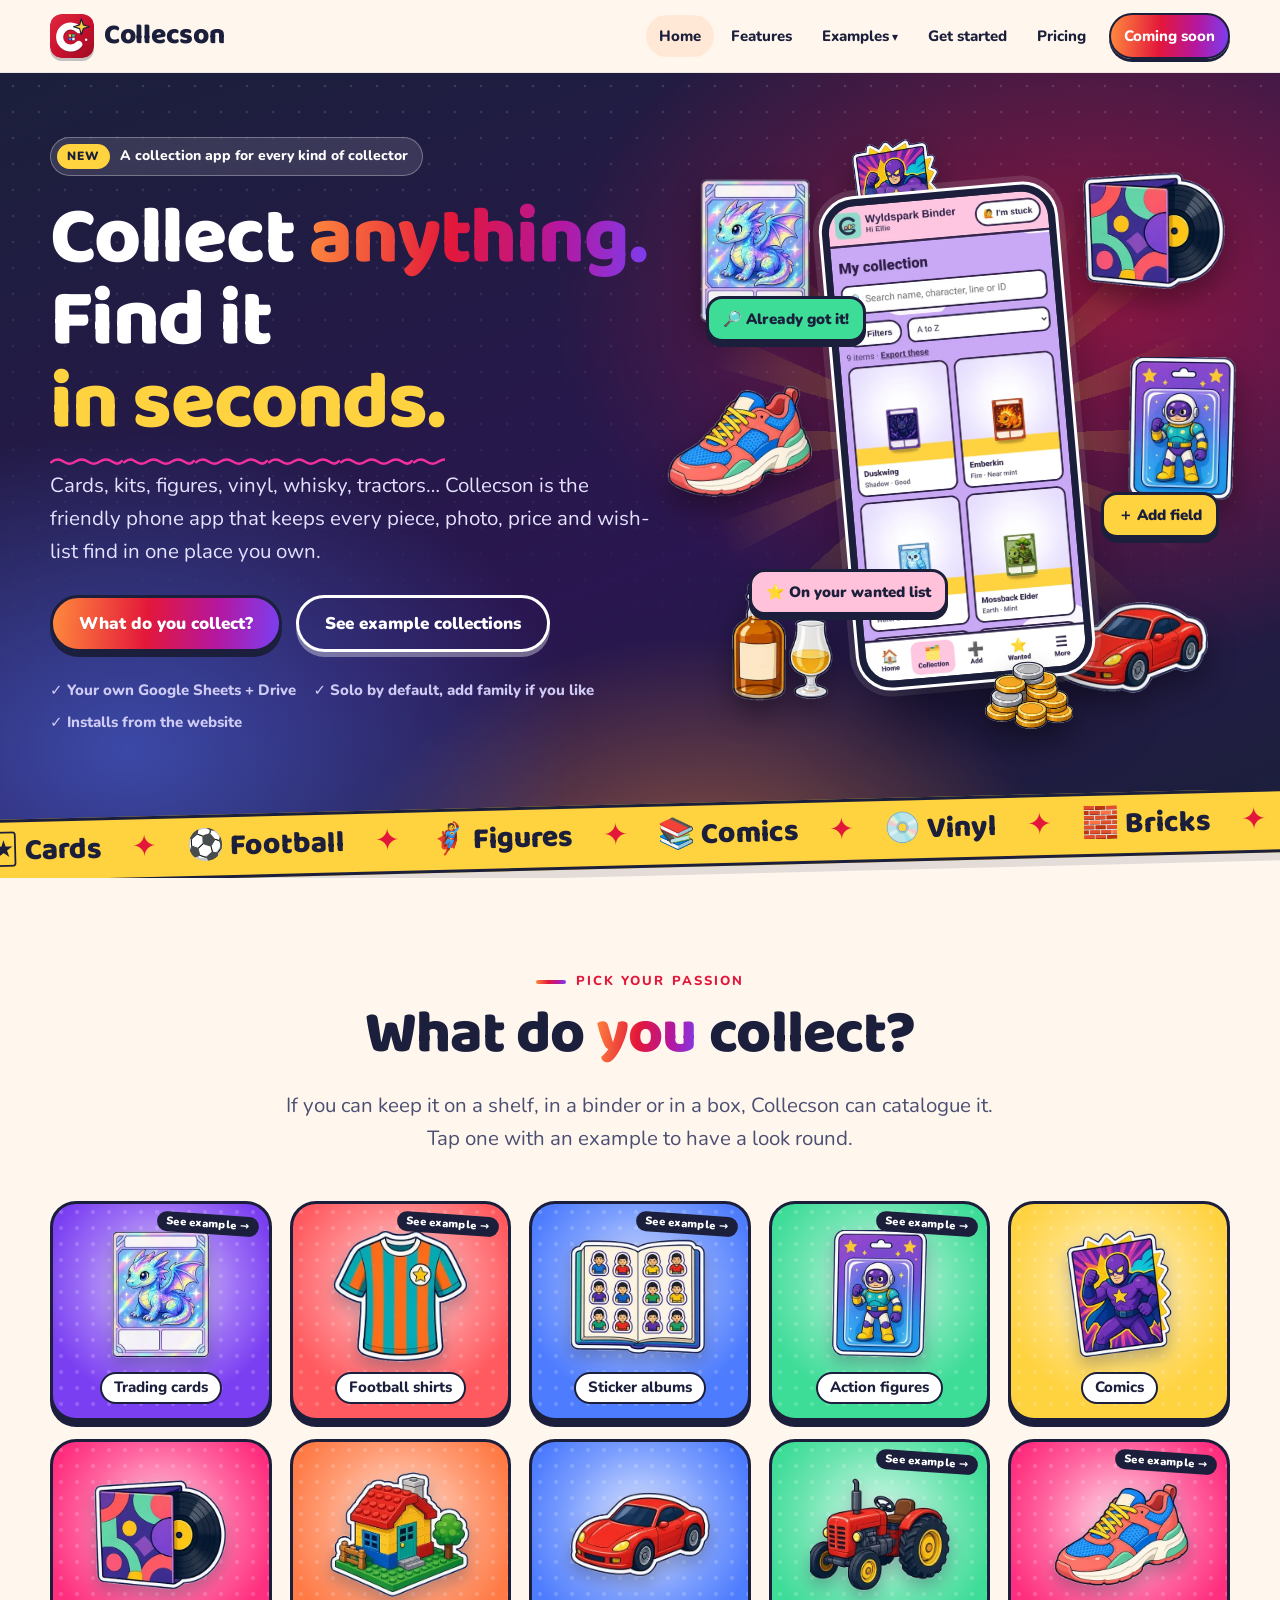
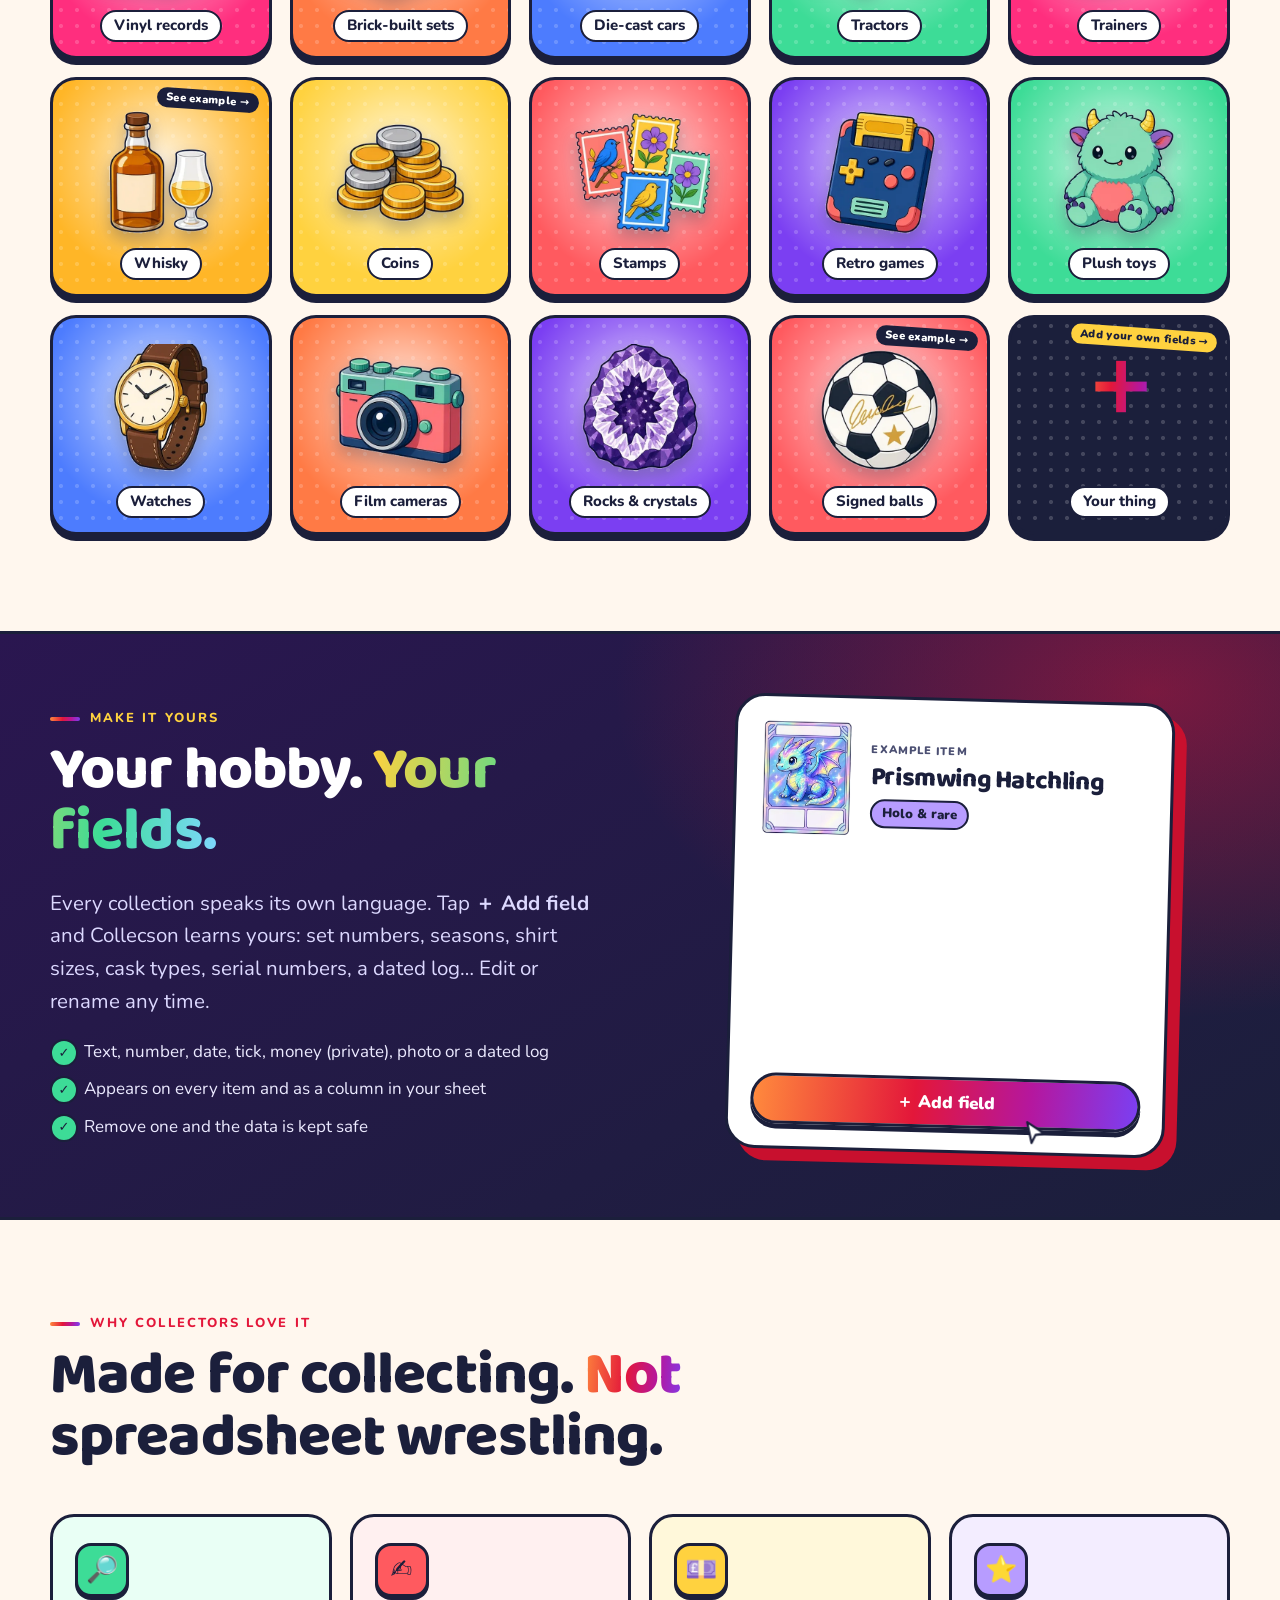
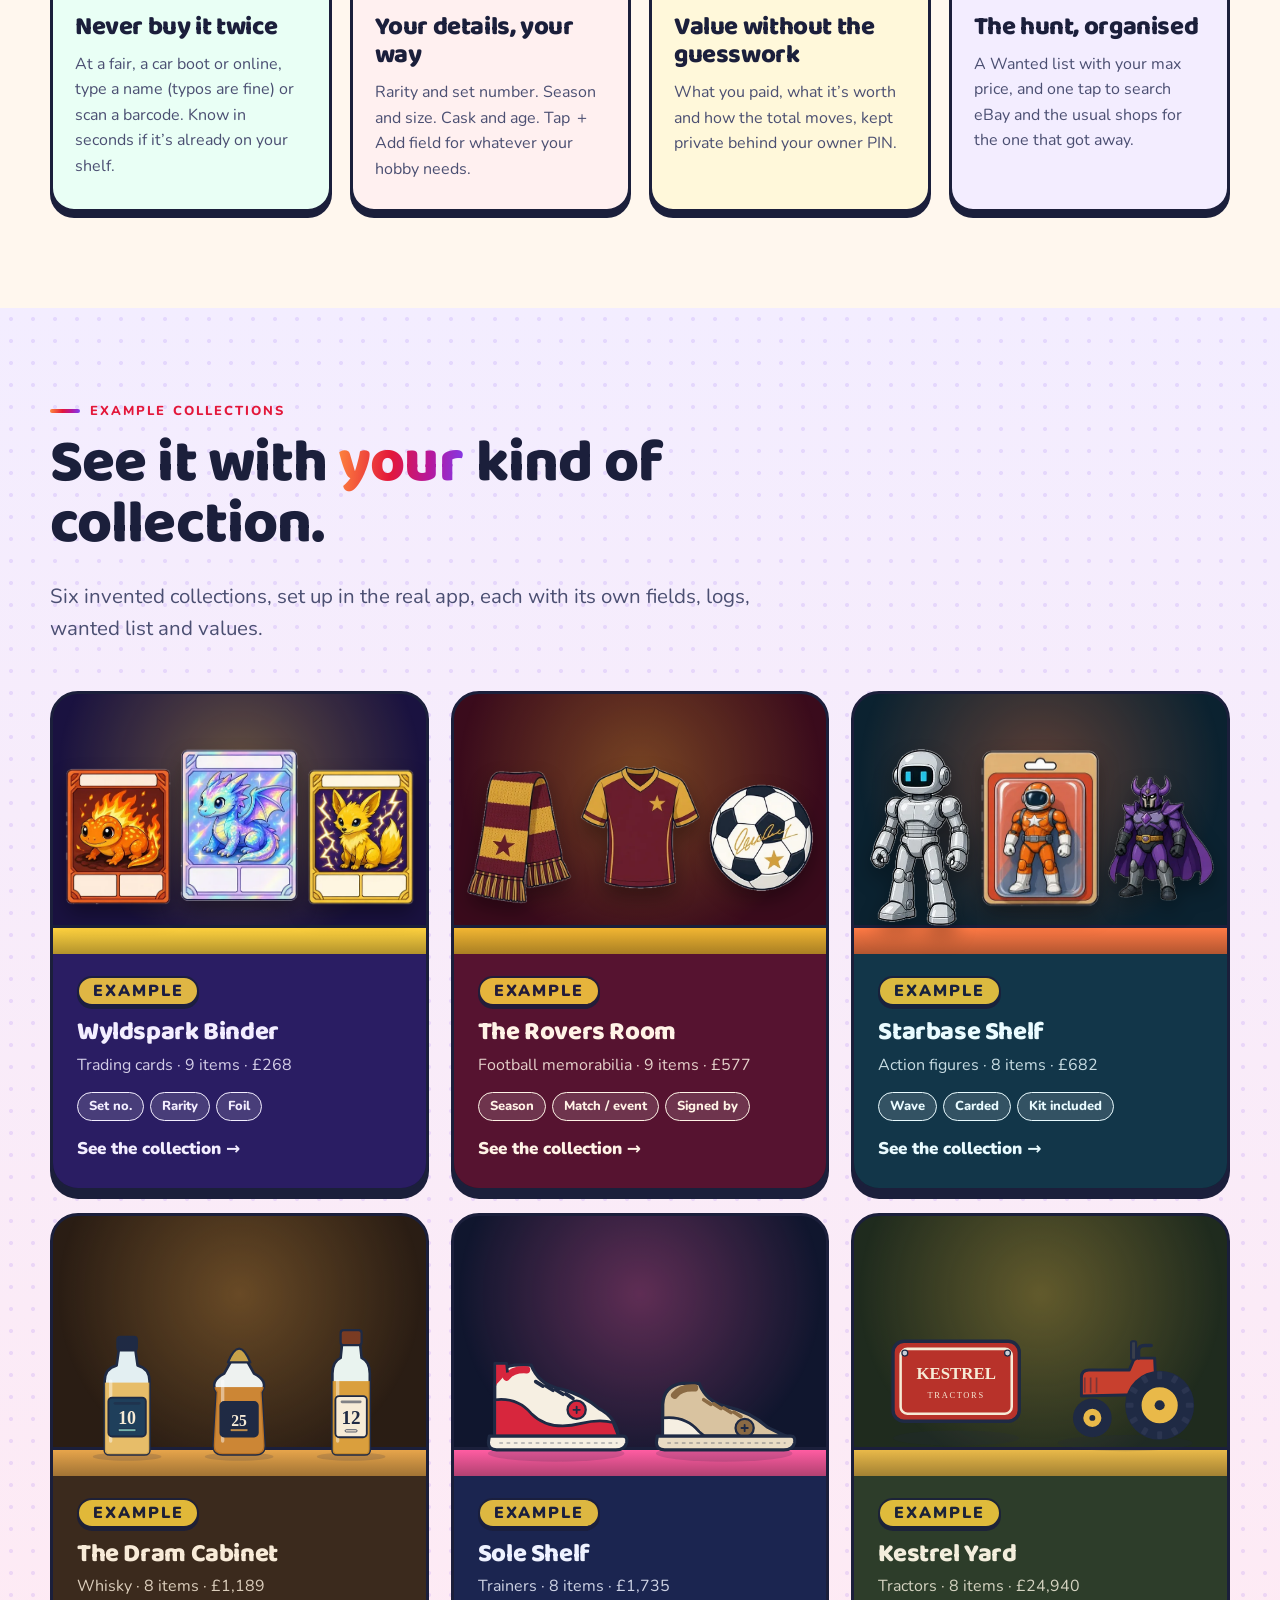
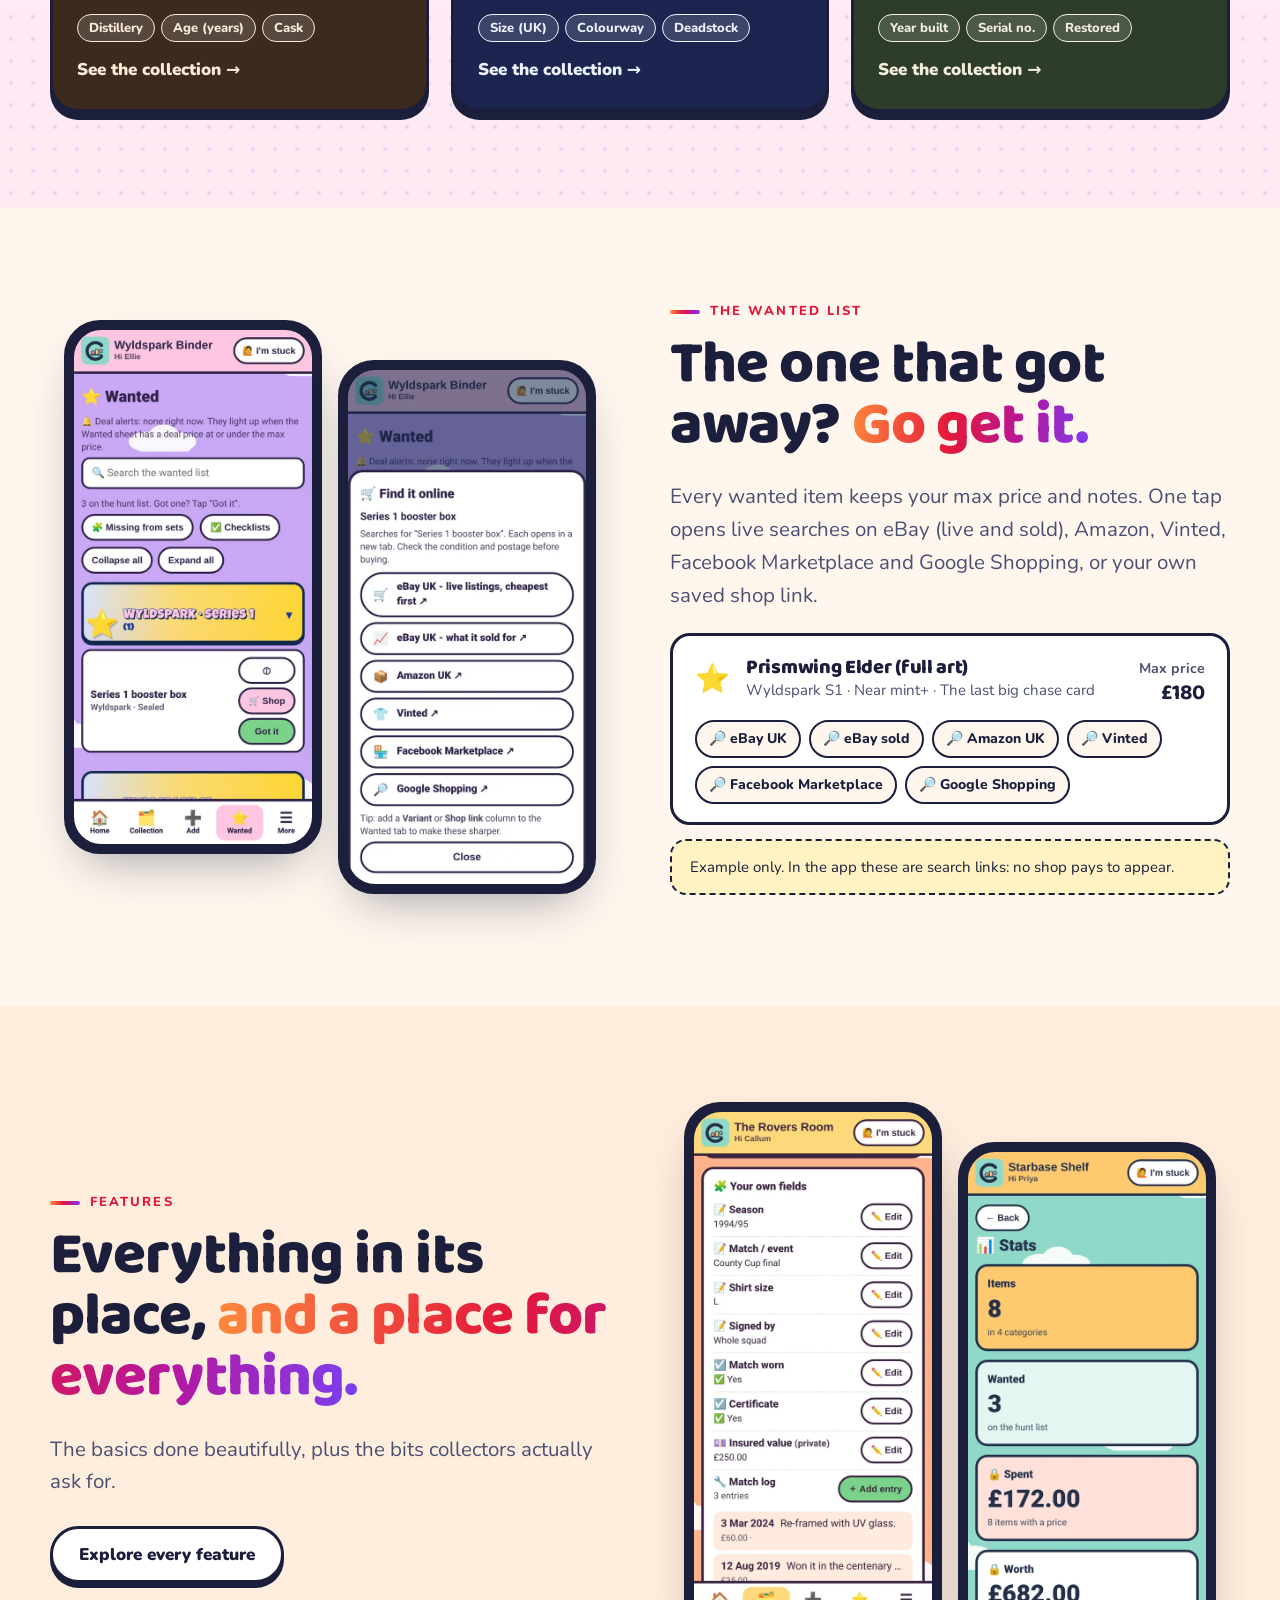
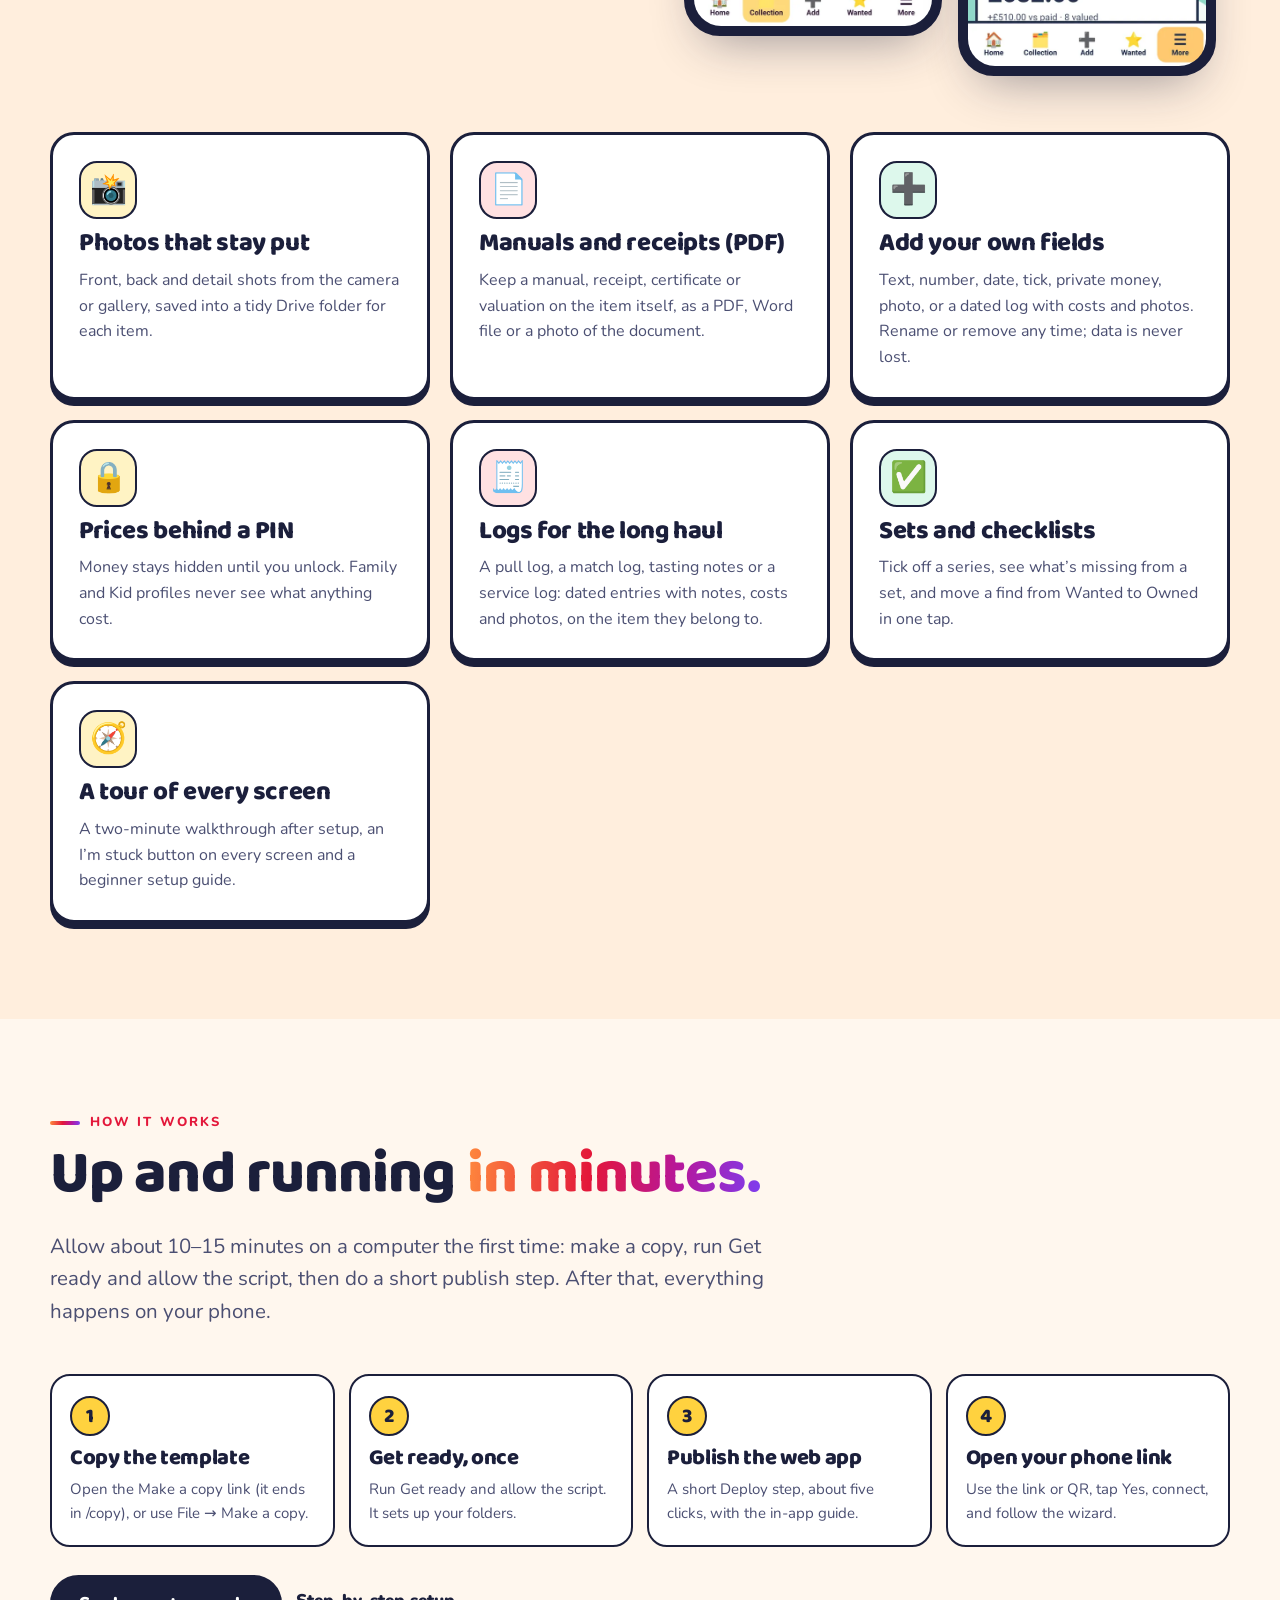
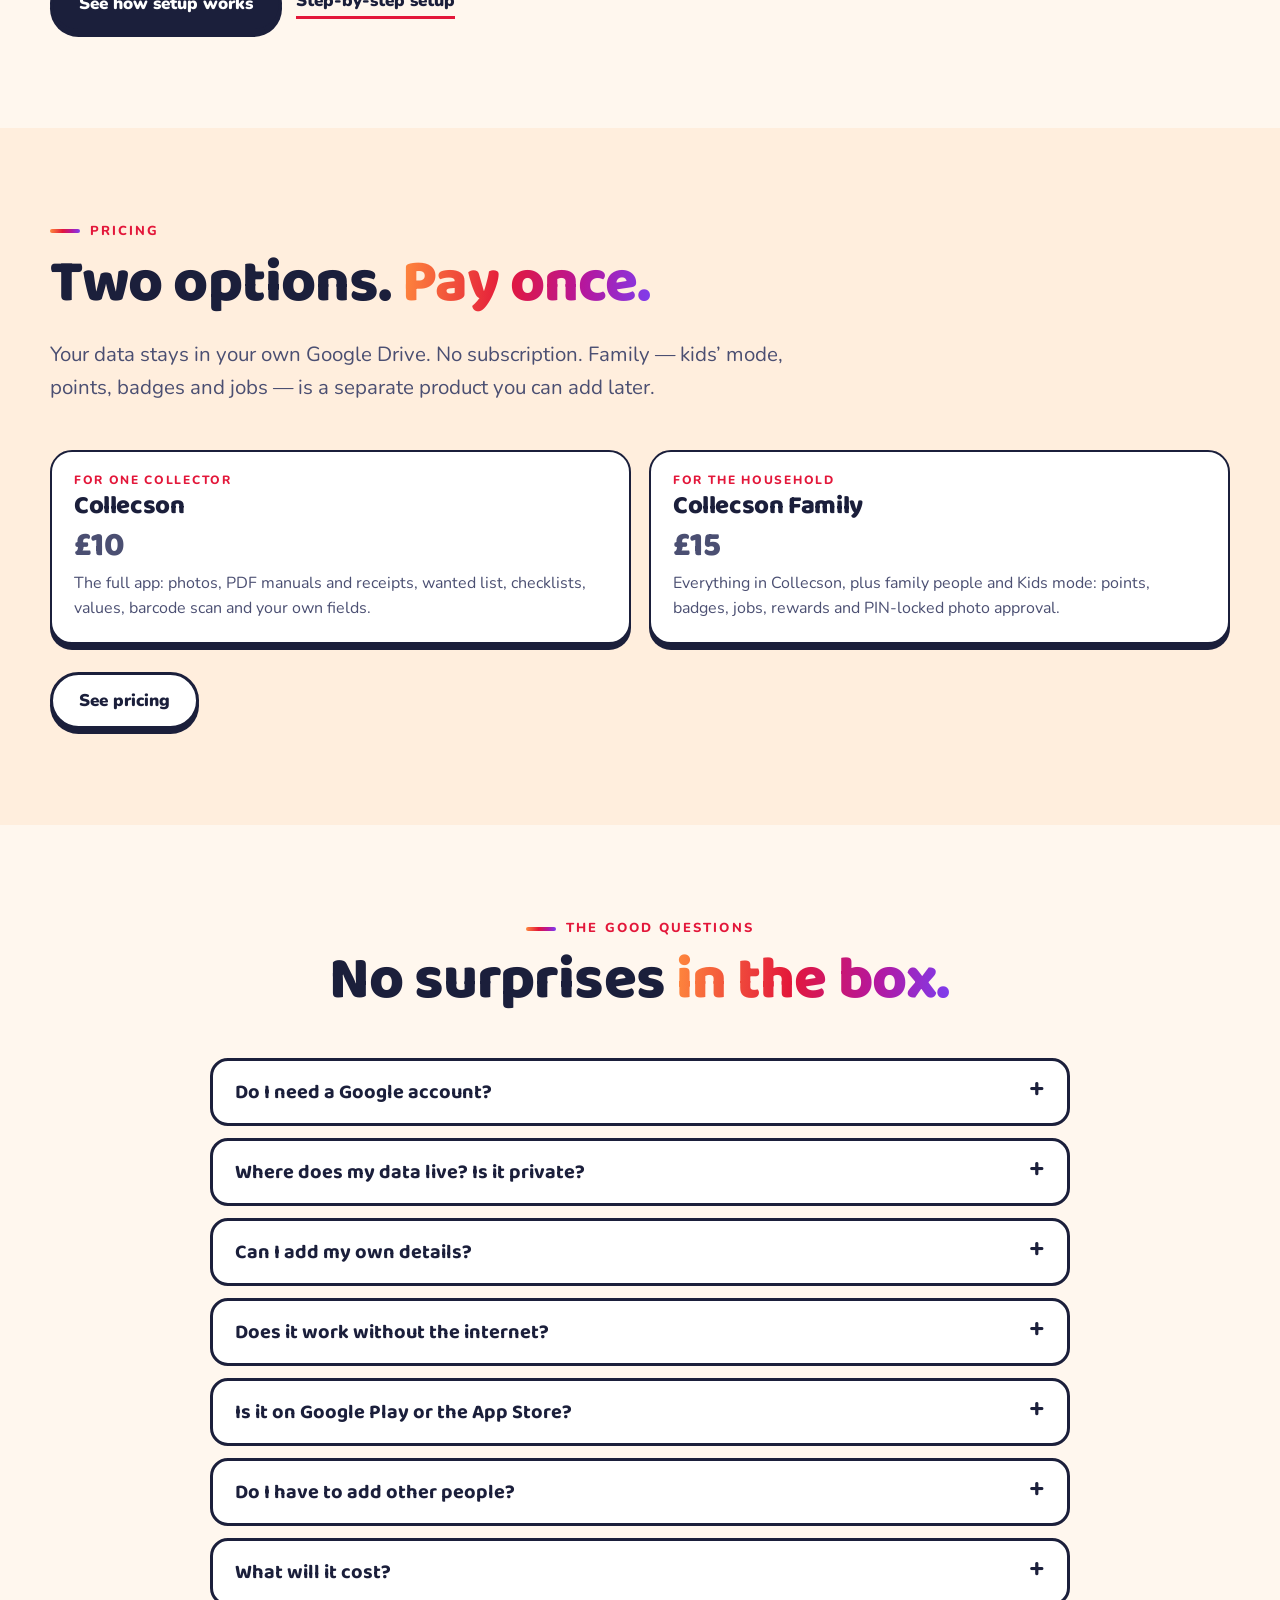
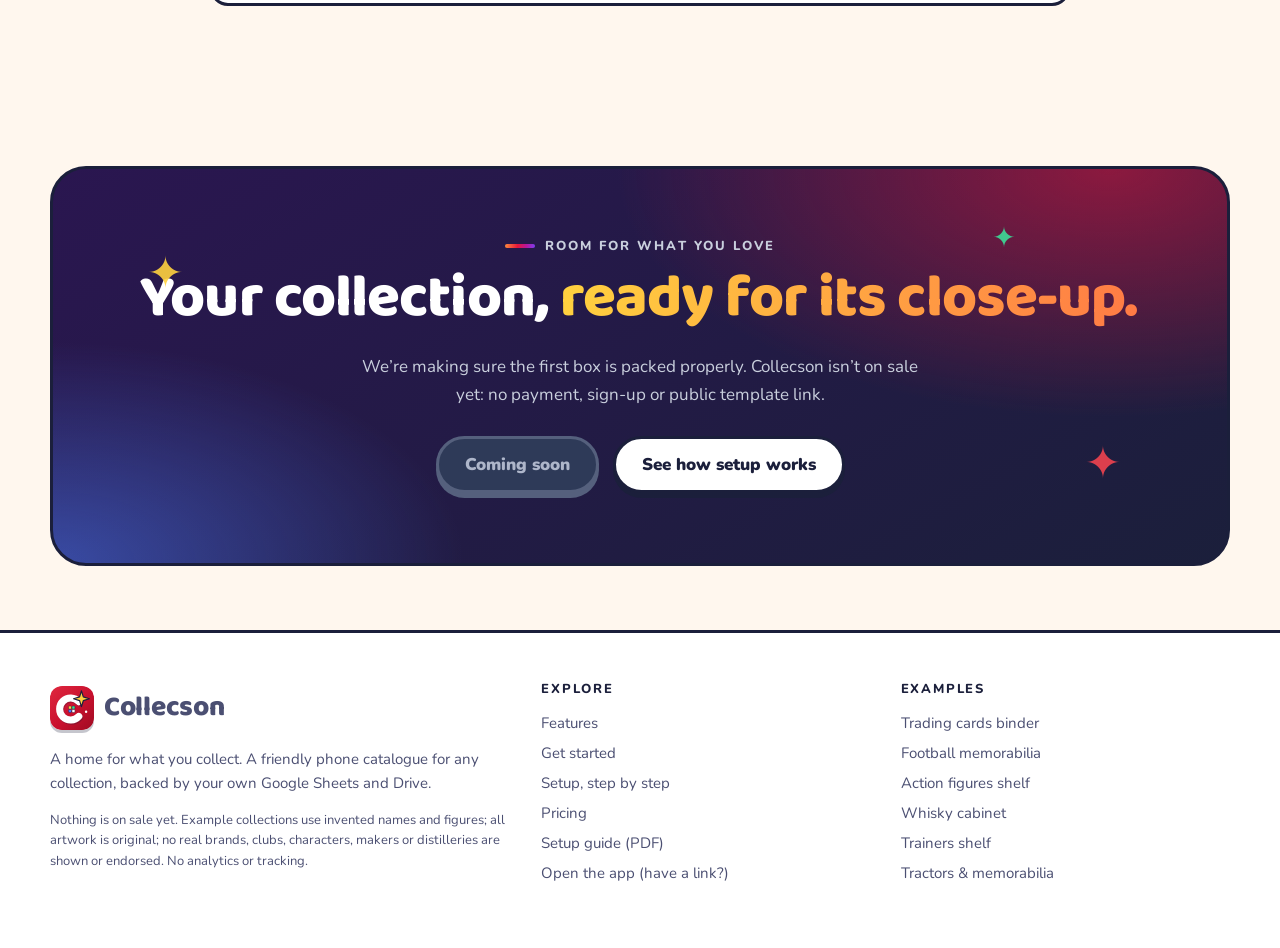
==== commit 49f595cc: "Website: home page" ====
--- a/index.html
+++ b/index.html
@@ -13,8 +13,8 @@
 <body>
 <a class="skip" href="#main">Skip to content</a><header class="top"><div class="wrap">
 <a class="brand" href="" aria-label="Collecson home"><img src="assets/logo.svg" width="40" height="40" alt=""><b>Collecson</b></a>
-<nav class="links" aria-label="Main"><a href="" aria-current="page">Home</a><a href="features/">Features</a><details class="dd"><summary>Examples</summary><div><a href="examples/cards/"><span aria-hidden="true">🃏</span>Trading cards binder</a><a href="examples/football/"><span aria-hidden="true">⚽</span>Football memorabilia</a><a href="examples/figures/"><span aria-hidden="true">🦸</span>Action figures shelf</a><a href="examples/whisky/"><span aria-hidden="true">🥃</span>Whisky cabinet</a><a href="examples/trainers/"><span aria-hidden="true">👟</span>Trainers shelf</a><a href="examples/tractors/"><span aria-hidden="true">🚜</span>Tractors &amp; memorabilia</a></div></details><a href="get-started/">Get started</a><a class="soon" href="#soon">Coming soon</a></nav>
-<details class="menu"><summary>Menu</summary><nav aria-label="Mobile"><a href="" aria-current="page">Home</a><a href="features/">Features</a><small>EXAMPLE COLLECTIONS</small><a href="examples/cards/"><span aria-hidden="true">🃏</span>Trading cards binder</a><a href="examples/football/"><span aria-hidden="true">⚽</span>Football memorabilia</a><a href="examples/figures/"><span aria-hidden="true">🦸</span>Action figures shelf</a><a href="examples/whisky/"><span aria-hidden="true">🥃</span>Whisky cabinet</a><a href="examples/trainers/"><span aria-hidden="true">👟</span>Trainers shelf</a><a href="examples/tractors/"><span aria-hidden="true">🚜</span>Tractors &amp; memorabilia</a><a href="get-started/">Get started</a></nav></details>
+<nav class="links" aria-label="Main"><a href="" aria-current="page">Home</a><a href="features/">Features</a><details class="dd"><summary>Examples</summary><div><a href="examples/cards/"><span aria-hidden="true">🃏</span>Trading cards binder</a><a href="examples/football/"><span aria-hidden="true">⚽</span>Football memorabilia</a><a href="examples/figures/"><span aria-hidden="true">🦸</span>Action figures shelf</a><a href="examples/whisky/"><span aria-hidden="true">🥃</span>Whisky cabinet</a><a href="examples/trainers/"><span aria-hidden="true">👟</span>Trainers shelf</a><a href="examples/tractors/"><span aria-hidden="true">🚜</span>Tractors &amp; memorabilia</a></div></details><a href="get-started/">Get started</a><a href="pricing/">Pricing</a><a class="soon" href="pricing/">Coming soon</a></nav>
+<details class="menu"><summary>Menu</summary><nav aria-label="Mobile"><a href="" aria-current="page">Home</a><a href="features/">Features</a><small>EXAMPLE COLLECTIONS</small><a href="examples/cards/"><span aria-hidden="true">🃏</span>Trading cards binder</a><a href="examples/football/"><span aria-hidden="true">⚽</span>Football memorabilia</a><a href="examples/figures/"><span aria-hidden="true">🦸</span>Action figures shelf</a><a href="examples/whisky/"><span aria-hidden="true">🥃</span>Whisky cabinet</a><a href="examples/trainers/"><span aria-hidden="true">👟</span>Trainers shelf</a><a href="examples/tractors/"><span aria-hidden="true">🚜</span>Tractors &amp; memorabilia</a><a href="get-started/">Get started</a><a href="pricing/">Pricing</a></nav></details>
 </div></header>
 <main id="main"><section class="hero2"><div class="confetti" aria-hidden="true"><i class=c0></i><i class=c1></i><i class=c2></i><i class=c3></i><i class=c4></i><i class=c5></i><i class=c6></i><i class=c7></i><i class=c8></i><i class=c9></i><i class=c10></i><i class=c11></i><i class=c12></i><i class=c13></i></div>
 <div class="wrap hero2-grid"><div class="hero2-copy"><p class="kick"><span>NEW</span> A collection app for every kind of collector</p>
@@ -46,20 +46,28 @@
 <div class="phones"><div class="phone "><img src="assets/shots/ex-cards_wanted.webp" width="540" height="1168" alt="The Wanted list in the app" loading=lazy></div><div class="phone "><img src="assets/shots/ex-cards_shop.webp" width="540" height="1168" alt="Find it online: one-tap shop searches" loading=lazy></div></div></div></section>
 <section class="section band"><div class="wrap split"><div><p class="eyebrow">Features</p><h2>Everything in its place, <span class="grad">and a place for everything.</span></h2><p class="lede">The basics done beautifully, plus the bits collectors actually ask for.</p><div class="actions"><a class="btn light" href="features/">Explore every feature</a></div></div>
 <div class="phones"><div class="phone "><img src="assets/shots/ex-football_fields.webp" width="540" height="1168" alt="Your own fields on an example football shirt: season, match, size, signed by and a match log" loading=lazy></div><div class="phone "><img src="assets/shots/ex-figures_stats.webp" width="540" height="1168" alt="Stats for an example action figure collection: items, wanted, spent and worth" loading=lazy></div></div></div>
-<div class="wrap" style="margin-top:56px"><div class="fgrid"><article class="fcard pop"><span class="ico" aria-hidden="true">📸</span><h3>Photos that stay put</h3><p>Front, back and detail shots from the camera or gallery, saved into a tidy Drive folder for each item.</p></article><article class="fcard pop"><span class="ico" aria-hidden="true">➕</span><h3>Add your own fields</h3><p>Text, number, date, tick, private money, photo, or a dated log with costs and photos. Rename or remove any time; data is never lost.</p></article><article class="fcard pop"><span class="ico" aria-hidden="true">🔒</span><h3>Prices behind a PIN</h3><p>Money stays hidden until you unlock. Family and Kid profiles never see what anything cost.</p></article><article class="fcard pop"><span class="ico" aria-hidden="true">🧾</span><h3>Logs for the long haul</h3><p>A pull log, a match log, tasting notes or a service log: dated entries with notes, costs and photos, on the item they belong to.</p></article><article class="fcard pop"><span class="ico" aria-hidden="true">✅</span><h3>Sets and checklists</h3><p>Tick off a series, see what’s missing from a set, and move a find from Wanted to Owned in one tap.</p></article><article class="fcard pop"><span class="ico" aria-hidden="true">🧭</span><h3>A tour of every screen</h3><p>A two-minute walkthrough after setup, an I’m stuck button on every screen and a beginner setup guide.</p></article></div></div></section>
-<section class="section" id="how"><div class="wrap"><div class="head"><p class="eyebrow">How it works</p><h2>A little setup. <span class="grad">A lot less chaos.</span></h2><p class="lede">Allow around 10–15 minutes on a computer the first time. The beginner guide walks you through each click.</p></div><ol class="steps" style="list-style:none;padding:0;margin:0"><li class="step pop"><h3>Copy the template</h3><p>Make your own copy of the Collecson Google Sheet. Your rows and photos live in your Google account.</p></li><li class="step pop"><h3>Connect it</h3><p>Run “Get ready” once and deploy the included Apps Script. The guide walks through every click.</p></li><li class="step pop"><h3>Make it yours</h3><p>Open your phone link and follow the five-step wizard: name, colours, categories and your PIN.</p></li><li class="step pop"><h3>Start collecting</h3><p>Add it to your home screen, snap your first item and add the fields your hobby needs.</p></li></ol>
-<div class="actions"><a class="btn" href="get-started/">Get started guide</a><a class="tlink" href="guide/Collecson_Setup_Guide_v5.pdf">Setup guide (PDF)</a></div></div></section>
-<section class="section band" id="install"><div class="wrap"><div class="head"><p class="eyebrow">Install from the website</p><h2>No app store. <span class="grad">Just add it.</span></h2><p class="lede">Collecson is a home-screen web app. Open your private link on your phone and add it like any app. No download file, no security settings to change.</p></div>
-<div class="install"><div class="os"><h3><span aria-hidden="true">🤖</span> Android (Chrome)</h3><ol><li>Open your private app link in Chrome and tap <b>Yes, connect</b>.</li><li>Tap <span class="pill">⋮</span> top right → <b>Install app</b> (or <b>Add to Home screen</b>).</li><li>The Collecson icon appears with your other apps.</li></ol></div>
-<div class="os"><h3><span aria-hidden="true">🍏</span> iPhone (Safari)</h3><ol><li>Open your private app link in Safari and tap <b>Yes, connect</b>.</li><li>Tap <b>Share</b> (square with an up arrow) → <b>Add to Home Screen</b> → <b>Add</b>.</li><li>It opens full-screen, just like any other app.</li></ol></div></div>
-<p class="note" style="margin-top:20px">Use Chrome on Android or Safari on iPhone, not the browser inside Mail, Facebook or WhatsApp. Your link comes from your own copy of the sheet; there’s no public sign-up yet.</p></div></section>
-<section class="section" id="faq"><div class="wrap"><div class="head center" style="margin-inline:auto"><p class="eyebrow">The good questions</p><h2>No surprises <span class="grad">in the box.</span></h2></div><div class="faq"><details><summary>Do I need a Google account?</summary><p>Yes. One owner needs a Google account to make a copy of the template and deploy its included script. Family members can use the private phone link without signing in to Google. Some work or school accounts block the required deployment option; a personal account is usually simplest.</p></details><details><summary>Where does my data live? Is it private?</summary><p>Collection rows are in your copy of Google Sheets; photos, backgrounds and exports are in your Google Drive. The app’s interface is a shared static website, not a central collection database. However, the deployed web app runs as you with access set to “Anyone”: treat its URL and phone link as private keys. Anyone with the link can see non-money collection details and may edit them. The owner PIN hides money; it is not a full sign-in or permission system.</p></details><details><summary>Can I add my own details?</summary><p>Yes. On any item tap <b>＋ Add field</b>: text, number, date, tick, money (private to you), a photo, or a dated log such as a Service log or Repairs (date, note, cost and photos). Fields apply to the whole collection and become columns in your sheet (logs go in a Logs tab). You can rename or remove them; removing only hides a field, the data stays in your sheet. Only the owner can add or change fields; family can fill them in.</p></details><details><summary>Does it work without the internet?</summary><p>Partly. The app reopens with what it last loaded, and changes you make with no signal are saved on the phone and sent when you’re back online. Setup, new data from the sheet and photo uploads need an internet connection. Keep your own backups of the Sheet and Drive photos.</p></details><details><summary>Is it on Google Play or the App Store?</summary><p>Not yet. It is a home-screen web app: install it from Chrome on Android or Safari on iPhone. No APK, unknown-app permission or security-setting changes are needed.</p></details><details><summary>Do I have to add other people?</summary><p>No. It’s set up for just you. If you want, add Family (can browse, add items and photos, never sees money) or a Kid (Kid mode: big buttons, points, badges and jobs, no prices; their photos wait for your OK, and leaving Kid mode needs your PIN). Anyone holding the private app link can choose a non-owner name, so keep it private. Only the money view and settings require the PIN.</p></details><details><summary>What will it cost?</summary><p>Price, support terms and the update policy are still being decided. Nothing is on sale on this preview site, and there is no sign-up yet.</p></details></div></div></section>
+<div class="wrap" style="margin-top:56px"><div class="fgrid"><article class="fcard pop"><span class="ico" aria-hidden="true">📸</span><h3>Photos that stay put</h3><p>Front, back and detail shots from the camera or gallery, saved into a tidy Drive folder for each item.</p></article><article class="fcard pop"><span class="ico" aria-hidden="true">📄</span><h3>Manuals and receipts (PDF)</h3><p>Keep a manual, receipt, certificate or valuation on the item itself, as a PDF, Word file or a photo of the document.</p></article><article class="fcard pop"><span class="ico" aria-hidden="true">➕</span><h3>Add your own fields</h3><p>Text, number, date, tick, private money, photo, or a dated log with costs and photos. Rename or remove any time; data is never lost.</p></article><article class="fcard pop"><span class="ico" aria-hidden="true">🔒</span><h3>Prices behind a PIN</h3><p>Money stays hidden until you unlock. Family and Kid profiles never see what anything cost.</p></article><article class="fcard pop"><span class="ico" aria-hidden="true">🧾</span><h3>Logs for the long haul</h3><p>A pull log, a match log, tasting notes or a service log: dated entries with notes, costs and photos, on the item they belong to.</p></article><article class="fcard pop"><span class="ico" aria-hidden="true">✅</span><h3>Sets and checklists</h3><p>Tick off a series, see what’s missing from a set, and move a find from Wanted to Owned in one tap.</p></article><article class="fcard pop"><span class="ico" aria-hidden="true">🧭</span><h3>A tour of every screen</h3><p>A two-minute walkthrough after setup, an I’m stuck button on every screen and a beginner setup guide.</p></article></div></div></section>
+<section class="section" id="how"><div class="wrap"><div class="head"><p class="eyebrow">How it works</p><h2>Up and running <span class="grad">in minutes.</span></h2><p class="lede">Allow about 10–15 minutes on a computer the first time: make a copy, run Get ready and allow the script, then do a short publish step. After that, everything happens on your phone.</p></div>
+<div class="setup-strip">
+<article><div class="n" aria-hidden="true">1</div><h3>Copy the template</h3><p>Open the Make a copy link (it ends in /copy), or use File → Make a copy.</p></article>
+<article><div class="n" aria-hidden="true">2</div><h3>Get ready, once</h3><p>Run Get ready and allow the script. It sets up your folders.</p></article>
+<article><div class="n" aria-hidden="true">3</div><h3>Publish the web app</h3><p>A short Deploy step, about five clicks, with the in-app guide.</p></article>
+<article><div class="n" aria-hidden="true">4</div><h3>Open your phone link</h3><p>Use the link or QR, tap Yes, connect, and follow the wizard.</p></article>
+</div>
+<div class="actions"><a class="btn" href="get-started/">See how setup works</a><a class="tlink" href="setup/">Step-by-step setup</a></div></div></section>
+<section class="section band" id="pricing"><div class="wrap"><div class="head"><p class="eyebrow">Pricing</p><h2>Two options. <span class="grad">Pay once.</span></h2><p class="lede">Your data stays in your own Google Drive. No subscription. Family — kids’ mode, points, badges and jobs — is a separate product you can add later.</p></div>
+<div class="teaser-tiers">
+<a class="teaser" href="pricing/"><p class="who">For one collector</p><h3>Collecson</h3><p class="price">£10</p><p>The full app: photos, PDF manuals and receipts, wanted list, checklists, values, barcode scan and your own fields.</p></a>
+<a class="teaser" href="pricing/"><p class="who">For the household</p><h3>Collecson Family</h3><p class="price">£15</p><p>Everything in Collecson, plus family people and Kids mode: points, badges, jobs, rewards and PIN-locked photo approval.</p></a>
+</div>
+<div class="actions"><a class="btn light" href="pricing/">See pricing</a></div></div></section>
+<section class="section" id="faq"><div class="wrap"><div class="head center" style="margin-inline:auto"><p class="eyebrow">The good questions</p><h2>No surprises <span class="grad">in the box.</span></h2></div><div class="faq"><details><summary>Do I need a Google account?</summary><p>Yes. One owner needs a Google account to make a copy of the template and deploy its included script. Family members can use the private phone link without signing in to Google. Some work or school accounts block the required deployment option; a personal account is usually simplest.</p></details><details><summary>Where does my data live? Is it private?</summary><p>Collection rows are in your copy of Google Sheets; photos, backgrounds and exports are in your Google Drive. The app’s interface is a shared static website, not a central collection database. However, the deployed web app runs as you with access set to “Anyone”: treat its URL and phone link as private keys. Anyone with the link can see non-money collection details and may edit them. The owner PIN hides money; it is not a full sign-in or permission system.</p></details><details><summary>Can I add my own details?</summary><p>Yes. On any item tap <b>＋ Add field</b>: text, number, date, tick, money (private to you), a photo, or a dated log such as a Service log or Repairs (date, note, cost and photos). Fields apply to the whole collection and become columns in your sheet (logs go in a Logs tab). You can rename or remove them; removing only hides a field, the data stays in your sheet. Only the owner can add or change fields; family can fill them in.</p></details><details><summary>Does it work without the internet?</summary><p>Partly. The app reopens with what it last loaded, and changes you make with no signal are saved on the phone and sent when you’re back online. Setup, new data from the sheet and photo uploads need an internet connection. Keep your own backups of the Sheet and Drive photos.</p></details><details><summary>Is it on Google Play or the App Store?</summary><p>Not yet. It is a home-screen web app: install it from Chrome on Android or Safari on iPhone. No APK, unknown-app permission or security-setting changes are needed.</p></details><details><summary>Do I have to add other people?</summary><p>No. It’s set up for just you. If you want, add Family (can browse, add items and photos, never sees money) or a Kid (Kid mode: big buttons, points, badges and jobs, no prices; their photos wait for your OK, and leaving Kid mode needs your PIN). Anyone holding the private app link can choose a non-owner name, so keep it private. Only the money view and settings require the PIN.</p></details><details><summary>What will it cost?</summary><p>Two one-off options, paid once: <b>Collecson</b> at £10 and <b>Collecson Family</b> at £15. Nothing is on sale yet, and there’s no subscription. See the <a href="pricing/">Pricing</a> page.</p></details></div></div></section>
 <section class="section tight" id="soon"><div class="wrap"><div class="cta"><span class="spark s1" aria-hidden="true">✦</span><span class="spark s2" aria-hidden="true">✦</span><span class="spark s3" aria-hidden="true">✦</span>
 <p class="eyebrow" style="justify-content:center;color:#C9CFDD">ROOM FOR WHAT YOU LOVE</p><h2>Your collection, <em>ready for its close-up.</em></h2><p>We’re making sure the first box is packed properly. Collecson isn’t on sale yet: no payment, sign-up or public template link.</p>
 <div class="actions"><button class="btn" type="button" disabled aria-disabled="true">Coming soon</button><a class="btn light" href="get-started/">See how setup works</a></div></div></div></section></main>
 <footer><div class="wrap">
-<div><a class="brand" href=""><img src="assets/logo.svg" width="44" height="44" alt=""><b>Collecson</b></a><p style="margin-top:14px">A home for what you collect. A friendly phone catalogue for any collection, backed by your own Google Sheets and Drive.</p><p class="small">Private preview. Nothing is on sale yet. Example collections use invented names and figures; all artwork is original; no real brands, clubs, characters, makers or distilleries are shown or endorsed. No analytics or tracking.</p></div>
-<div><h4>Explore</h4><a href="features/">Features</a><a href="get-started/">Get started</a><a href="guide/Collecson_Setup_Guide_v5.pdf">Setup guide (PDF)</a><a href="app/">Open the app (have a link?)</a></div>
+<div><a class="brand" href=""><img src="assets/logo.svg" width="44" height="44" alt=""><b>Collecson</b></a><p style="margin-top:14px">A home for what you collect. A friendly phone catalogue for any collection, backed by your own Google Sheets and Drive.</p><p class="small">Nothing is on sale yet. Example collections use invented names and figures; all artwork is original; no real brands, clubs, characters, makers or distilleries are shown or endorsed. No analytics or tracking.</p></div>
+<div><h4>Explore</h4><a href="features/">Features</a><a href="get-started/">Get started</a><a href="setup/">Setup, step by step</a><a href="pricing/">Pricing</a><a href="guide/Collecson_Setup_Guide_v5.pdf">Setup guide (PDF)</a><a href="app/">Open the app (have a link?)</a></div>
 <div><h4>Examples</h4><a href="examples/cards/">Trading cards binder</a><a href="examples/football/">Football memorabilia</a><a href="examples/figures/">Action figures shelf</a><a href="examples/whisky/">Whisky cabinet</a><a href="examples/trainers/">Trainers shelf</a><a href="examples/tractors/">Tractors &amp; memorabilia</a></div>
 </div></footer>
 </body>
--- a/assets/site.css
+++ b/assets/site.css
@@ -207,3 +207,235 @@
 :focus-visible{outline:3px solid var(--coral);outline-offset:3px;border-radius:8px}
 
 @media(max-width:480px){.item dl>:nth-child(n+5){display:none}.item .val{flex-wrap:wrap;gap:4px}}
+
+/* ================= v2 · bold & playful layer (Baloo 2 + Nunito, SIL OFL) ================= */
+@font-face{font-family:"Baloo 2";src:url(fonts/baloo2.woff2) format("woff2");font-weight:400 800;font-style:normal;font-display:swap}
+:root{--paper:#FFF7EE;--paper2:#FFE8D6;--ink:#1B1F3B;--ink2:#4B4F72;--mint:#3DDC97;--mint2:#DDF8EC;--coral:#FF5A5F;--coral2:#FFE1E2;--butter:#FFD23F;--butter2:#FFF3C4;--lilac:#B79CFF;
+--hot:#FF2E7E;--vio:#7B3FF2;--blue:#4D7CFE;--orange:#FF7A45;--oak:#C98A55;--oak2:#E7B07A;--r:24px;--shadow:0 22px 50px -20px rgba(27,31,59,.45);
+--grad:linear-gradient(95deg,#FF7A45 0%,#FF2E7E 45%,#7B3FF2 100%);--disp:"Baloo 2","Nunito",system-ui,sans-serif}
+body{background:var(--paper)}
+h1,h2,h3{font-family:var(--disp);font-weight:800;letter-spacing:-.015em;line-height:1.02;font-variation-settings:normal}
+h1{font-size:clamp(46px,7.6vw,100px)}h2{font-size:clamp(34px,4.8vw,60px)}h3{font-size:clamp(21px,2vw,26px);line-height:1.12}
+.grad,h1 em,h2 em{font-style:normal;font-weight:800;background:var(--grad);-webkit-background-clip:text;background-clip:text;color:transparent;-webkit-text-fill-color:transparent;padding-right:.04em}
+.grad2{font-style:normal;background:linear-gradient(95deg,#FFD23F,#3DDC97 60%,#7FD8FF);-webkit-background-clip:text;background-clip:text;color:transparent;-webkit-text-fill-color:transparent}
+.eyebrow{color:var(--hot)}.eyebrow:before{background:var(--grad);width:30px;height:4px}
+.eyebrow.light{color:#FFD23F}
+.example-badge{background:var(--butter);box-shadow:0 3px 0 var(--ink)}
+/* header */
+.top{background:rgba(255,247,238,.86)}
+.brand img{width:44px;height:44px;border-radius:12px;transition:transform .4s cubic-bezier(.3,1.8,.5,1)}.brand:hover img{transform:rotate(-12deg) scale(1.08)}
+.brand b{font:800 28px/1 var(--disp);letter-spacing:-.01em}
+.links a,.dd>summary{font-family:var(--body)}
+.links .soon{background:var(--grad);color:#fff;border:2px solid var(--ink);box-shadow:0 3px 0 var(--ink)}
+.dd>div{min-width:290px}.dd>div a:hover{background:var(--paper2)}
+/* buttons */
+.btn{font-family:var(--body);border-width:3px}
+.btn.hot{background:var(--grad);color:#fff;text-shadow:0 1px 0 rgba(0,0,0,.15)}
+.btn.coral{background:var(--coral);color:#fff}
+.btn.ghost{background:transparent;color:#fff;border-color:#fff;box-shadow:0 5px 0 rgba(255,255,255,.35)}.btn.ghost:hover{background:rgba(255,255,255,.1)}
+.tlink{border-bottom-color:var(--hot)}
+/* hero v2 */
+.hero2{position:relative;overflow:hidden;color:#fff;padding:64px 0 90px;
+background:radial-gradient(60% 70% at 85% 30%,rgba(255,46,126,.55),transparent 70%),radial-gradient(50% 60% at 10% 90%,rgba(77,124,254,.55),transparent 70%),radial-gradient(40% 50% at 55% 110%,rgba(255,122,69,.55),transparent 70%),linear-gradient(160deg,#1B1F3B,#2B1766 60%,#1B1F3B)}
+.hero2:after{content:"";position:absolute;inset:0;background-image:radial-gradient(rgba(255,255,255,.13) 1.5px,transparent 1.6px);background-size:26px 26px;pointer-events:none;mask-image:linear-gradient(#000,transparent 85%);-webkit-mask-image:linear-gradient(#000,transparent 85%)}
+.hero2-grid{position:relative;z-index:2;display:grid;grid-template-columns:1.05fr .95fr;gap:30px;align-items:center}
+.hero2 h1{color:#fff;margin-bottom:.3em}.hero2 .lede{color:#E4E1FF;max-width:32em}
+.kick{display:inline-flex;align-items:center;gap:10px;background:rgba(255,255,255,.12);border:1.5px solid rgba(255,255,255,.3);border-radius:999px;padding:6px 14px 6px 6px;font-weight:800;font-size:14px;margin:0 0 22px;backdrop-filter:blur(6px)}
+.kick span{background:var(--butter);color:var(--ink);border-radius:999px;padding:3px 10px;font-weight:900;font-size:12px;letter-spacing:.08em}
+.squig{position:relative;white-space:nowrap;color:#FFD23F}
+.squig:after{content:"";position:absolute;left:0;right:0;bottom:-.12em;height:.22em;background:url("data:image/svg+xml,%3Csvg xmlns='http://www.w3.org/2000/svg' viewBox='0 0 120 12'%3E%3Cpath d='M2 8 Q 12 0 22 7 T 42 7 T 62 7 T 82 7 T 102 7 T 118 6' fill='none' stroke='%23FF2E7E' stroke-width='4' stroke-linecap='round'/%3E%3C/svg%3E") repeat-x 0 0/ .9em 100%}
+.hero-points{list-style:none;padding:0;margin:26px 0 0;display:flex;flex-wrap:wrap;gap:8px 18px;font-weight:800;font-size:15px;color:#CFCBF5}
+.hero2-art{position:relative;height:560px}
+.hero2-art .burst{position:absolute;left:50%;top:50%;width:520px;height:520px;margin:-260px 0 0 -260px;border-radius:50%;background:repeating-conic-gradient(from 0deg,rgba(255,210,63,.22) 0 8deg,transparent 8deg 22deg);mask-image:radial-gradient(circle,#000 30%,transparent 70%);-webkit-mask-image:radial-gradient(circle,#000 30%,transparent 70%);animation:spin 40s linear infinite}
+.hero-phone{position:absolute!important;left:50%;top:50%;width:240px;transform:translate(-50%,-50%) rotate(-5deg);z-index:3;border-color:#fff!important;box-shadow:0 40px 80px -20px rgba(0,0,0,.6),0 0 0 6px rgba(255,255,255,.12)}
+.floater{position:absolute;width:132px;height:auto;z-index:2;filter:drop-shadow(0 14px 14px rgba(0,0,0,.35));animation:bob 6s ease-in-out infinite}
+.f1{left:2%;top:4%;width:120px;animation-delay:-1s;--r:-12deg}.f2{right:0;top:2%;width:150px;animation-delay:-3s;--r:10deg}.f3{left:-4%;top:40%;width:150px;animation-delay:-2s;--r:-8deg}
+.f4{right:-2%;top:36%;width:118px;animation-delay:-4s;--r:8deg}.f5{left:8%;bottom:2%;width:110px;animation-delay:-.5s;--r:6deg}.f6{right:4%;bottom:4%;width:150px;animation-delay:-2.5s;--r:-6deg}
+.f7{left:30%;top:-3%;width:96px;animation-delay:-5s;--r:14deg;z-index:1}.f8{right:28%;bottom:-3%;width:96px;animation-delay:-1.6s;--r:-10deg;z-index:4}
+.bubble{position:absolute;z-index:5;background:#fff;color:var(--ink);border:3px solid var(--ink);border-radius:16px;padding:8px 14px;font-weight:900;font-size:15px;box-shadow:0 5px 0 var(--ink);white-space:nowrap;animation:bob 5s ease-in-out infinite}
+.b1{left:4%;top:25%;--r:-4deg;background:var(--mint)}.b2{right:2%;top:60%;--r:4deg;background:var(--butter);animation-delay:-2s}.b3{left:12%;bottom:18%;--r:-2deg;background:#FFC2DA;animation-delay:-3.4s}
+@keyframes bob{0%,100%{transform:translateY(0) rotate(var(--r,0deg))}50%{transform:translateY(-14px) rotate(calc(var(--r,0deg) * -.4))}}
+@keyframes spin{to{transform:rotate(360deg)}}
+.confetti i{position:absolute;top:-20px;width:10px;height:16px;border-radius:3px;opacity:.85;animation:fall 9s linear infinite;z-index:1}
+.confetti i:nth-child(4n){background:#FFD23F}.confetti i:nth-child(4n+1){background:#3DDC97;border-radius:50%;width:12px;height:12px}.confetti i:nth-child(4n+2){background:#FF2E7E}.confetti i:nth-child(4n+3){background:#7FD8FF;width:6px}
+.c0{left:4%;animation-delay:-1s!important}.c1{left:12%;animation-delay:-5s!important}.c2{left:19%;animation-delay:-3s!important}.c3{left:27%;animation-delay:-7s!important}.c4{left:34%;animation-delay:-2s!important}.c5{left:41%;animation-delay:-6s!important}.c6{left:48%;animation-delay:-4s!important}
+.c7{left:56%;animation-delay:-8s!important}.c8{left:63%;animation-delay:-1.5s!important}.c9{left:70%;animation-delay:-5.5s!important}.c10{left:77%;animation-delay:-3.5s!important}.c11{left:84%;animation-delay:-7.5s!important}.c12{left:91%;animation-delay:-2.5s!important}.c13{left:97%;animation-delay:-6.5s!important}
+@keyframes fall{0%{transform:translateY(-20px) rotate(0)}100%{transform:translateY(900px) rotate(540deg)}}
+@media(max-width:1000px){.hero2{padding:36px 0 50px}.hero2-grid{grid-template-columns:1fr}.hero2-art{height:470px;max-width:560px;margin:10px auto 0;width:100%}.hero-phone{width:200px}.floater{width:96px!important}.hero2-art .burst{width:400px;height:400px;margin:-200px 0 0 -200px}}
+@media(max-width:520px){.hero2-art{height:400px}.hero-phone{width:172px}.floater{width:78px!important}.f3{left:-6%}.f4{right:-5%}.bubble{font-size:13px;padding:6px 10px}.b1{left:0;top:20%}.b2{right:0}.b3{left:2%}.hero2 .actions .btn{width:100%}}
+/* marquee */
+.marquee{background:var(--butter);color:var(--ink);overflow:hidden;border-block:3px solid var(--ink);transform:rotate(-1.4deg);margin:-26px -10px 0;position:relative;z-index:5;box-shadow:0 8px 0 rgba(27,31,59,.12)}
+.marquee .track{display:flex;gap:30px;width:max-content;padding:14px 0;font:800 clamp(20px,2.4vw,30px)/1 var(--disp);animation:slide 40s linear infinite}
+.marquee .track b{color:var(--hot)}
+/* category wall */
+.wall{display:grid;grid-template-columns:repeat(auto-fill,minmax(164px,1fr));gap:16px}
+.tile{--c:#7B3FF2;position:relative;display:flex;flex-direction:column;align-items:center;justify-content:flex-end;text-decoration:none;color:var(--ink);background:var(--c);border:3px solid var(--ink);border-radius:26px;padding:18px 12px 14px;min-height:204px;overflow:hidden;box-shadow:0 6px 0 var(--ink);transition:transform .25s cubic-bezier(.3,1.6,.5,1),box-shadow .25s}
+.tile .glow{position:absolute;inset:0;background:radial-gradient(circle at 50% 38%,rgba(255,255,255,.85),rgba(255,255,255,.25) 45%,transparent 70%);pointer-events:none}
+.tile:before{content:"";position:absolute;inset:0;background-image:radial-gradient(rgba(255,255,255,.25) 2px,transparent 2.2px);background-size:16px 16px;opacity:.7}
+.tile img{position:relative;width:78%;max-width:140px;height:120px;object-fit:contain;margin-bottom:10px;filter:drop-shadow(0 8px 8px rgba(27,31,59,.28));animation:bob 5.5s ease-in-out infinite;animation-delay:calc(var(--d) * -1)}
+.tile b{position:relative;background:#fff;border:2.5px solid var(--ink);border-radius:999px;padding:5px 12px;font:800 15px/1.15 var(--body);text-align:center}
+.tile .seeit{position:absolute;top:10px;right:10px;background:var(--ink);color:#fff;border-radius:999px;padding:3px 9px;font:900 11px/1.3 var(--body);letter-spacing:.03em;transform:rotate(4deg)}
+a.tile:hover,a.tile:focus-visible{transform:translateY(-6px) rotate(-1.5deg);box-shadow:0 12px 0 var(--ink)}
+.tile:hover img{animation-play-state:paused;transform:scale(1.1) rotate(-6deg);transition:transform .3s}
+.tile.plus{background:var(--ink);color:#fff}.tile.plus .bigplus{position:relative;font:800 92px/1 var(--disp);background:var(--grad);-webkit-background-clip:text;background-clip:text;color:transparent;-webkit-text-fill-color:transparent;margin-bottom:auto;padding-top:8px}
+.tile.plus b{color:var(--ink)}.tile.plus .seeit{background:var(--butter);color:var(--ink)}
+@media(max-width:560px){.wall{grid-template-columns:1fr 1fr;gap:12px}.tile{min-height:172px;border-radius:22px}.tile img{height:96px}.tile b{font-size:13.5px}.tile .seeit{font-size:10px;top:8px;right:8px}}
+/* fields demo band */
+.fields-band{background:radial-gradient(60% 80% at 90% 10%,rgba(255,46,126,.45),transparent 70%),linear-gradient(150deg,#2B1766,#1B1F3B);color:#fff;border-block:3px solid var(--ink)}
+.fields-band h2{color:#fff}.fields-band .lede{color:#DCD8FF}.fields-band .ticks li{color:#ECEAFF}.fields-band .ticks li:before{color:var(--ink)}
+.democard{position:relative;background:#fff;color:var(--ink);border:3px solid var(--ink);border-radius:30px;padding:22px;box-shadow:12px 12px 0 var(--hot);transform:rotate(1.5deg);max-width:440px;margin:0 auto;width:100%}
+.dtop{display:flex;gap:16px;align-items:center;margin-bottom:14px}.dtop img{width:96px;height:120px;object-fit:contain;animation:bob 5s ease-in-out infinite}.dtop small{font-weight:900;color:var(--ink2);text-transform:uppercase;letter-spacing:.1em;font-size:11px}.dtop h3{margin:2px 0 6px}
+.pill2{display:inline-block;background:var(--lilac);border:2px solid var(--ink);border-radius:999px;padding:2px 10px;font-weight:900;font-size:13px}
+.dfields{display:grid;gap:8px}
+.dfield{display:grid;grid-template-columns:28px 1fr auto;gap:10px;align-items:center;background:var(--paper);border:2px solid var(--ink);border-radius:14px;padding:9px 12px;font-size:15px;animation:dpop 9s calc(var(--i) * .9s) infinite both}
+.dfield i{font-style:normal}.dfield span{font-weight:800;color:var(--ink2)}.dfield b{font-weight:900}
+@keyframes dpop{0%{opacity:0;transform:scale(.7) translateY(12px)}6%{opacity:1;transform:scale(1.04)}9%,80%{opacity:1;transform:none}88%,100%{opacity:0;transform:translateY(-6px)}}
+.addfield{margin-top:12px;width:100%;font:900 17px/1 var(--body);color:#fff;background:var(--grad);border:3px solid var(--ink);border-radius:999px;padding:14px;box-shadow:0 5px 0 var(--ink);animation:pulse 2.2s ease-in-out infinite;cursor:default}
+@keyframes pulse{0%,100%{transform:scale(1)}50%{transform:scale(1.035)}}
+.democard .cursor{position:absolute;right:26%;bottom:6px;width:26px;height:26px;background:url("data:image/svg+xml,%3Csvg xmlns='http://www.w3.org/2000/svg' viewBox='0 0 24 24'%3E%3Cpath d='M4 2 L20 12 L12 13.5 L8.5 21 Z' fill='%23fff' stroke='%231B1F3B' stroke-width='2' stroke-linejoin='round'/%3E%3C/svg%3E") no-repeat center/contain;animation:tap 4.5s ease-in-out infinite}
+@keyframes tap{0%,100%{transform:translate(40px,40px)}40%,60%{transform:translate(0,0)}50%{transform:translate(0,0) scale(.85)}}
+/* cards & sections refresh */
+.reason{border-width:3px;transition:transform .25s cubic-bezier(.3,1.6,.5,1),box-shadow .25s}.reason:hover{transform:translateY(-6px) rotate(-1deg);box-shadow:0 12px 0 var(--ink)}
+.reason:nth-child(1){background:#E9FFF5}.reason:nth-child(2){background:#FFF0F0}.reason:nth-child(3){background:#FFF8DA}.reason:nth-child(4){background:#F3EDFF}
+.reason .ico{border-width:3px;box-shadow:0 3px 0 var(--ink)}
+.fcard{border-width:3px;box-shadow:0 6px 0 var(--ink);transition:transform .25s}.fcard:hover{transform:translateY(-4px) rotate(.6deg)}
+.fcard .ico{display:inline-grid;place-items:center;width:58px;height:58px;border-radius:18px;background:var(--butter2);border:2.5px solid var(--ink)}
+.fcard:nth-child(3n+2) .ico{background:var(--coral2)}.fcard:nth-child(3n) .ico{background:var(--mint2)}
+.band{background:#FFEEDD}.band.candy{background:radial-gradient(rgba(123,63,242,.12) 2px,transparent 2.2px) 0 0/22px 22px,linear-gradient(180deg,#F3EDFF,#FFEAF3)}
+.band.mint{background:#E2FAEF}.band.butter{background:#FFF4CC}
+.shows{grid-template-columns:repeat(3,1fr)}
+.show .stage{height:260px}.show .stage:after{background:linear-gradient(var(--hi),color-mix(in srgb,var(--hi) 70%,#000))}
+.show .stage img.art{width:34%;height:190px;object-fit:contain;position:relative;z-index:1;margin-bottom:22px;filter:drop-shadow(0 10px 10px rgba(0,0,0,.35));transition:transform .35s cubic-bezier(.3,1.6,.5,1)}
+.show .stage img.art:nth-child(2){width:38%;height:210px;z-index:2}
+.show:hover .stage img.art:nth-child(1){transform:rotate(-8deg) translateX(-6px)}.show:hover .stage img.art:nth-child(3){transform:rotate(8deg) translateX(6px)}.show:hover .stage img.art:nth-child(2){transform:translateY(-10px) scale(1.05)}
+.show .stage svg{transition:transform .35s cubic-bezier(.3,1.6,.5,1)}.show:hover .stage svg{transform:translateY(-8px)}
+@media(max-width:1000px){.shows{grid-template-columns:1fr 1fr}}@media(max-width:640px){.shows{grid-template-columns:1fr}}
+.step:before{background:var(--grad);color:#fff;font-family:var(--disp)}
+.step{border-width:3px;box-shadow:0 6px 0 var(--ink)}
+.os,.faq details,.honest>div,.need div{border-width:3px}
+.faq summary{font-family:var(--disp);font-weight:700}
+.want{border-width:3px}
+.phone{border-radius:36px}
+.cta{background:radial-gradient(60% 90% at 90% 0%,rgba(255,46,126,.55),transparent 70%),radial-gradient(50% 80% at 0% 100%,rgba(77,124,254,.5),transparent 70%),linear-gradient(150deg,#2B1766,#1B1F3B)}
+.cta h2 em{background:linear-gradient(95deg,#FFD23F,#FF7A45);-webkit-background-clip:text;background-clip:text}
+.cta .spark{animation:bob 4s ease-in-out infinite}.cta .s2{animation-delay:-1.5s}.cta .s3{animation-delay:-2.5s}
+footer{border-top:3px solid var(--ink);background:#fff}
+footer .brand img{width:44px;height:44px}
+/* example pages */
+.sc-hero{background:radial-gradient(55% 70% at 90% 20%,color-mix(in srgb,var(--hi) 40%,transparent),transparent 70%),radial-gradient(50% 60% at 0% 100%,color-mix(in srgb,var(--hi) 22%,transparent),transparent 70%),var(--bg)}
+.sc-hero:before{content:"";position:absolute;inset:0;background-image:radial-gradient(rgba(255,255,255,.1) 1.5px,transparent 1.6px);background-size:24px 24px;pointer-events:none}
+.sc-hero h1 .grad{background:linear-gradient(95deg,var(--hi),#fff 140%);-webkit-background-clip:text;background-clip:text}
+.sc-hero .grid,.sc-hero .stats{position:relative;z-index:1}
+.stat{border-radius:22px;border:2px solid rgba(255,255,255,.2);backdrop-filter:blur(4px)}
+.shelfwall .row{grid-template-columns:repeat(auto-fit,minmax(96px,1fr))}
+.shelfwall img.art{width:100%;height:150px;object-fit:contain;filter:drop-shadow(0 10px 8px rgba(0,0,0,.35));transition:transform .35s cubic-bezier(.3,1.6,.5,1)}
+.shelfwall a:hover img.art{transform:translateY(-12px) rotate(-4deg) scale(1.06)}
+.item{border-width:3px;box-shadow:0 6px 0 var(--ink);transition:transform .25s cubic-bezier(.3,1.6,.5,1),box-shadow .25s}.item:hover{transform:translateY(-5px) rotate(-.6deg);box-shadow:0 10px 0 var(--ink)}
+.item .pic img.art{height:170px;width:100%;object-fit:contain;filter:drop-shadow(0 8px 8px rgba(27,31,59,.25));transition:transform .35s cubic-bezier(.3,1.6,.5,1)}.item:hover .pic img.art{transform:scale(1.07) rotate(-3deg)}
+.item:hover .pic svg{transform:scale(1.05)}.item .pic svg{transition:transform .35s}
+.spec .pic img.art{width:100%;max-height:320px;object-fit:contain;filter:drop-shadow(0 12px 12px rgba(27,31,59,.3))}
+@media(max-width:900px){.shelfwall .row{grid-template-columns:repeat(4,1fr)}.shelfwall img.art{height:110px}.spec .pic img.art{max-height:240px}}
+@media(max-width:480px){.item .pic img.art{height:120px}}
+@media(prefers-reduced-motion:reduce){.floater,.bubble,.tile img,.dtop img,.confetti i,.burst,.addfield,.cursor,.cta .spark,.marquee .track{animation:none!important}.dfield{animation:none!important;opacity:1}}
+/* v2 fixes */
+.hero2 h1{font-size:clamp(46px,6.3vw,88px)}
+.squig:after{bottom:-.02em}
+.confetti i{opacity:.55}
+.mq-wrap{overflow:hidden;margin-top:-34px;padding:14px 0 10px;position:relative;z-index:5}
+.marquee{margin:0 -12px}
+@media(min-width:1001px){.wall{grid-template-columns:repeat(5,1fr);gap:18px}.tile{min-height:220px}.tile img{height:132px}}
+@media(min-width:561px) and (max-width:1000px){.wall{grid-template-columns:repeat(4,1fr)}}
+.sc-hero h1{font-size:clamp(44px,5.8vw,80px)}
+.more-ex{display:grid;grid-template-columns:repeat(5,1fr);gap:16px}
+.more-ex .show{position:relative}
+.more-ex .mini{height:150px;display:flex;align-items:center;justify-content:center;padding:14px;background:radial-gradient(circle at 50% 45%,color-mix(in srgb,var(--hi) 55%,transparent),transparent 70%)}
+.more-ex .mini img.art,.more-ex .mini svg{height:122px;width:auto;max-width:100%;object-fit:contain;filter:drop-shadow(0 8px 8px rgba(0,0,0,.35));transition:transform .35s cubic-bezier(.3,1.6,.5,1)}
+.more-ex .show:hover .mini img.art,.more-ex .show:hover .mini svg{transform:translateY(-8px) rotate(-5deg) scale(1.06)}
+.more-ex .txt{padding:16px 18px 18px}.more-ex .txt h3{font-size:21px}
+@media(max-width:1000px){.more-ex{grid-template-columns:repeat(3,1fr)}}@media(max-width:640px){.more-ex{grid-template-columns:1fr 1fr;gap:12px}.more-ex .mini{height:118px}.more-ex .mini img.art,.more-ex .mini svg{height:96px}.more-ex .txt h3{font-size:18px}.more-ex .txt p{font-size:14px}}
+/* logo 6 (tractor red) tuning: red leads the gradient, violet/yellow stay for energy */
+:root{--red:#C8102E;--hot:#E3173A;--coral:#F0434F;--grad:linear-gradient(95deg,#FF8A3D 0%,#E3173A 42%,#B5179E 72%,#7B3FF2 100%)}
+.hero2{background:radial-gradient(60% 70% at 85% 30%,rgba(227,23,58,.55),transparent 70%),radial-gradient(50% 60% at 10% 90%,rgba(77,124,254,.5),transparent 70%),radial-gradient(40% 50% at 55% 110%,rgba(255,138,61,.5),transparent 70%),linear-gradient(160deg,#1B1F3B,#2A1650 60%,#1B1F3B)}
+.squig:after{filter:hue-rotate(-12deg)}
+.democard{box-shadow:12px 12px 0 var(--red)}
+.cta{background:radial-gradient(60% 90% at 90% 0%,rgba(227,23,58,.55),transparent 70%),radial-gradient(50% 80% at 0% 100%,rgba(77,124,254,.5),transparent 70%),linear-gradient(150deg,#2A1650,#1B1F3B)}
+.fields-band{background:radial-gradient(60% 80% at 90% 10%,rgba(227,23,58,.45),transparent 70%),linear-gradient(150deg,#2A1650,#1B1F3B)}
+.brand img{box-shadow:0 3px 0 rgba(27,31,59,.25)}
+/* Pricing, setup filmstrips, Family badges, draft-price marker (v2 site). */
+
+/* nav: Pricing sits with the other links; Coming soon still pops */
+.links a.soon{margin-left:6px}
+
+/* draft prices — only rendered when PREVIEW is on */
+.draft-flag{display:inline-flex;align-items:center;gap:8px;background:var(--butter);color:var(--ink);border:2px solid var(--ink);border-radius:999px;padding:5px 12px;font:900 12px/1 var(--body);letter-spacing:.12em;text-transform:uppercase;box-shadow:0 3px 0 var(--ink)}
+.price-block{display:flex;flex-wrap:wrap;align-items:baseline;gap:10px 14px}
+.price-block .price{font:800 clamp(44px,6vw,72px)/.9 var(--disp);letter-spacing:-.03em}
+.price-block .each{font-weight:800;color:var(--ink2)}
+
+/* pricing cards */
+.tiers{display:grid;grid-template-columns:1fr 1fr;gap:22px;align-items:stretch}
+.tier{position:relative;background:#fff;border:3px solid var(--ink);border-radius:28px;padding:32px 28px 28px;box-shadow:0 8px 0 var(--ink);display:flex;flex-direction:column}
+.tier.featured{background:linear-gradient(180deg,#FFF7EE 0%,#FFE1E2 100%);box-shadow:0 10px 0 var(--red)}
+.tier .who{font:800 13px/1 var(--body);letter-spacing:.14em;text-transform:uppercase;color:var(--hot);margin:0 0 8px}
+.tier h3{font-size:clamp(28px,3vw,36px);margin-bottom:8px}
+.tier .lede{margin-bottom:18px}
+.tier .ticks{flex:1;margin:8px 0 22px}
+.tier .actions{margin-top:auto}
+.family-badge,.tier-tag{display:inline-flex;align-items:center;gap:6px;background:var(--ink);color:#fff;border-radius:999px;padding:4px 10px;font:900 11px/1 var(--body);letter-spacing:.1em;text-transform:uppercase}
+.tier-tag{background:var(--grad);border:2px solid var(--ink);color:#fff;box-shadow:0 2px 0 var(--ink)}
+.upgrade{margin-top:22px;background:var(--mint2);border:2.5px solid var(--ink);border-radius:22px;padding:20px 22px}
+.upgrade p{margin:0;color:var(--ink)}
+.fineprint{color:var(--ink2);font-size:15px;max-width:44em}
+@media(max-width:800px){.tiers{grid-template-columns:1fr}}
+
+/* home pricing teaser */
+.teaser-tiers{display:grid;grid-template-columns:1fr 1fr;gap:18px}
+.teaser{background:#fff;border:2.5px solid var(--ink);border-radius:22px;padding:22px 22px 20px;text-decoration:none;box-shadow:0 6px 0 var(--ink);transition:transform .15s,box-shadow .15s;color:inherit}
+.teaser:hover{transform:translateY(-3px);box-shadow:0 9px 0 var(--ink)}
+.teaser .who{font:800 12px/1 var(--body);letter-spacing:.14em;text-transform:uppercase;color:var(--hot);margin:0 0 6px}
+.teaser h3{margin:0 0 6px}
+.teaser .price{font:800 34px/1 var(--disp)}
+.teaser p{margin:8px 0 0;color:var(--ink2);font-size:16px}
+@media(max-width:700px){.teaser-tiers{grid-template-columns:1fr}}
+
+/* home "up and running" strip */
+.setup-strip{display:grid;grid-template-columns:repeat(4,1fr);gap:14px}
+.setup-strip article{background:#fff;border:2.5px solid var(--ink);border-radius:20px;padding:20px 18px}
+.setup-strip h3{font-size:22px;margin:0 0 6px}
+.setup-strip p{margin:0;color:var(--ink2);font-size:15px}
+.setup-strip .n{display:grid;place-items:center;width:40px;height:40px;border-radius:50%;background:var(--butter);border:2.5px solid var(--ink);font:800 20px/1 var(--disp);margin-bottom:10px}
+@media(max-width:900px){.setup-strip{grid-template-columns:1fr 1fr}}
+@media(max-width:560px){.setup-strip{grid-template-columns:1fr}}
+
+/* setup page toc + long steps */
+.setup-toc{display:flex;flex-wrap:wrap;gap:8px;margin:0 0 8px}
+.setup-toc a{text-decoration:none;font-weight:800;font-size:14px;padding:8px 14px;border:2px solid var(--ink);border-radius:999px;background:#fff}
+.setup-toc a:hover,.setup-toc a:focus-visible{background:var(--paper2)}
+.setup-block{scroll-margin-top:92px;padding:36px 0;border-top:2px dashed rgba(27,31,59,.18)}
+.setup-block:first-of-type{border-top:0;padding-top:0}
+.setup-block .shot-row{margin-top:22px}
+
+/* captioned phone filmstrip */
+.shot-row{display:flex;gap:18px;overflow-x:auto;padding:8px 4px 18px;scroll-snap-type:x mandatory;-webkit-overflow-scrolling:touch}
+.shot-row figure{flex:0 0 min(220px,70vw);margin:0;scroll-snap-align:start}
+.shot-row figcaption,.shot-grid figcaption{font-weight:800;font-size:14px;line-height:1.35;margin-top:10px;color:var(--ink)}
+.shot-row figcaption small,.shot-grid figcaption small{display:block;font-weight:700;color:var(--ink2);font-size:13px;margin-top:2px}
+.shot-grid{display:grid;grid-template-columns:repeat(3,1fr);gap:22px 18px;align-items:start}
+.shot-grid figure{margin:0}
+.shot-grid .phone{width:100%;max-width:260px;margin-inline:auto}
+@media(max-width:900px){.shot-grid{grid-template-columns:1fr 1fr}}
+@media(max-width:560px){.shot-grid{grid-template-columns:1fr;justify-items:center}.shot-grid .phone{max-width:240px}}
+
+/* honest callout */
+.callout{background:#fff;border:2.5px solid var(--ink);border-radius:22px;padding:22px 24px;box-shadow:0 5px 0 var(--ink)}
+.callout p{margin:0;color:var(--ink2)}
+.callout b{color:var(--ink)}
+
+@media(max-width:1000px){
+  .links a{padding:9px 10px;font-size:14px}
+}
+
+@media(max-width:700px){
+  .setup-toc{display:grid;grid-template-columns:1fr 1fr;gap:8px}
+  .setup-toc a{text-align:center;justify-content:center}
+}
